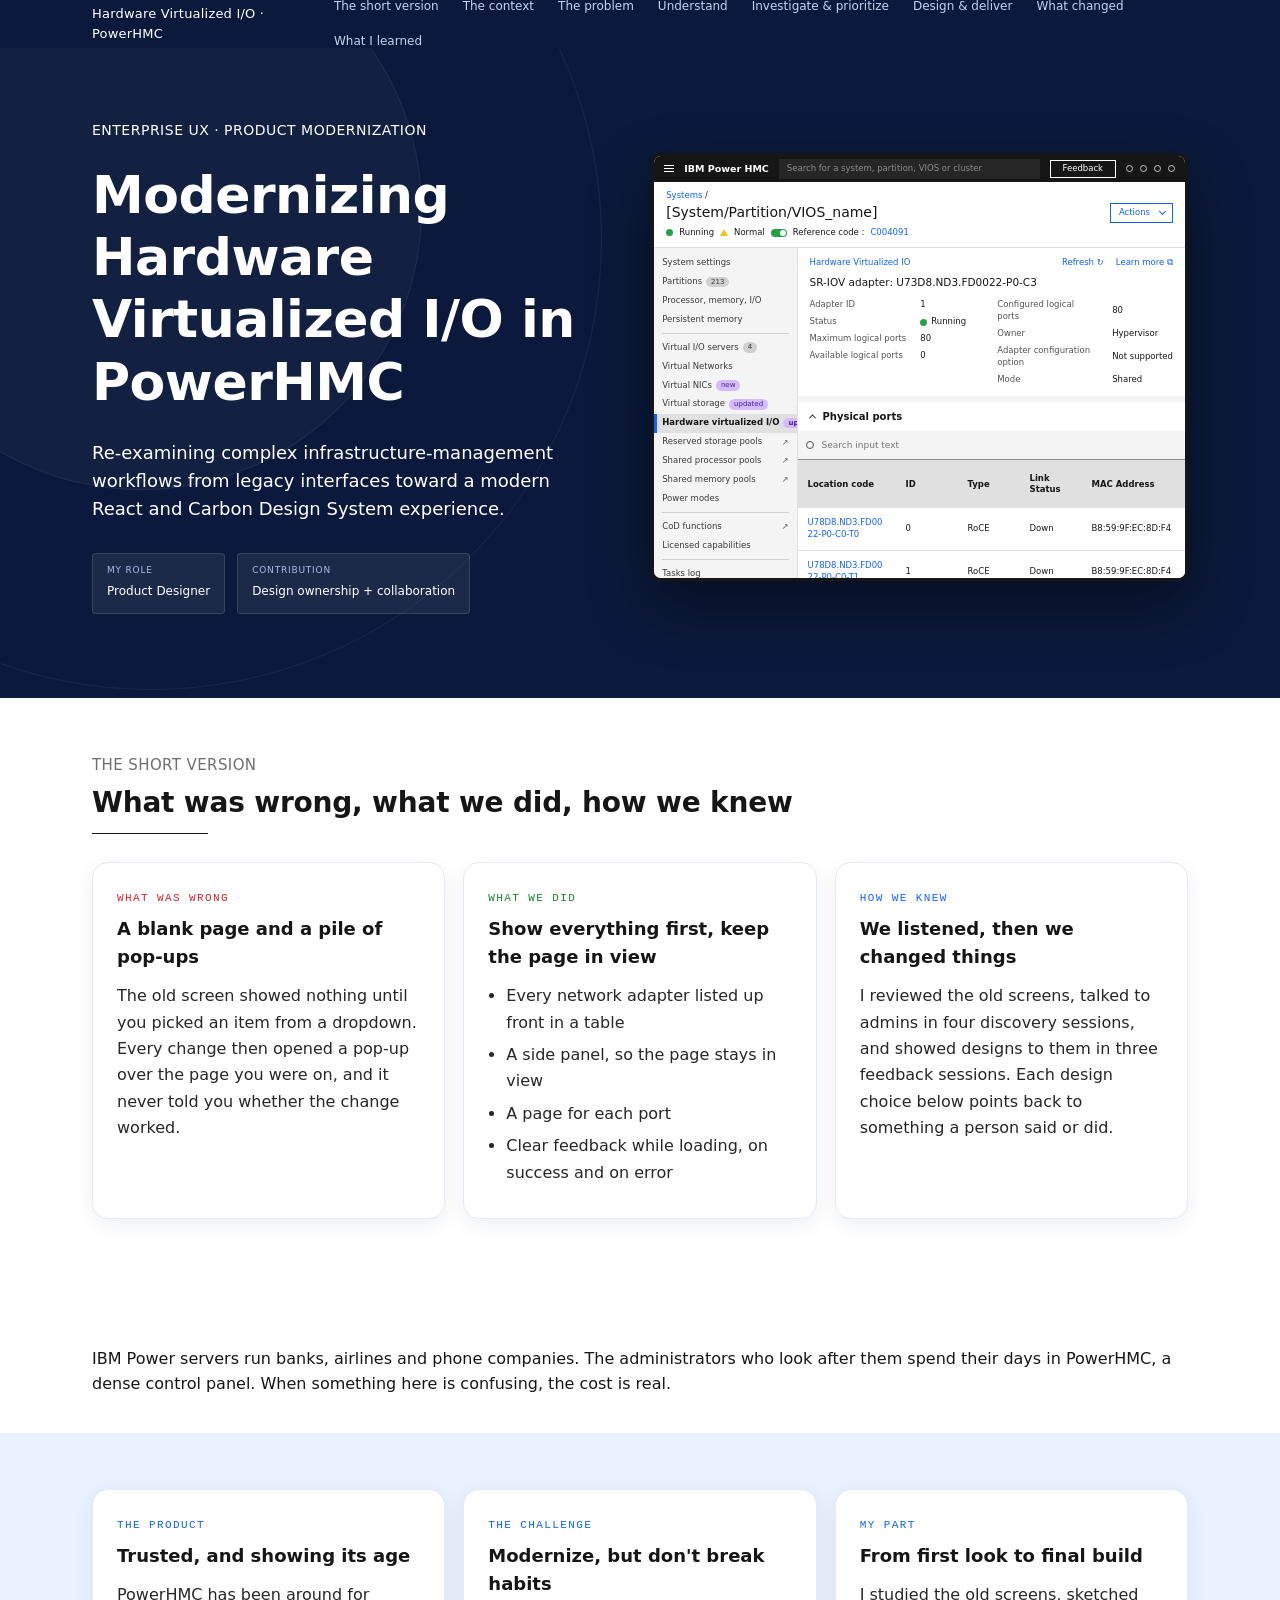
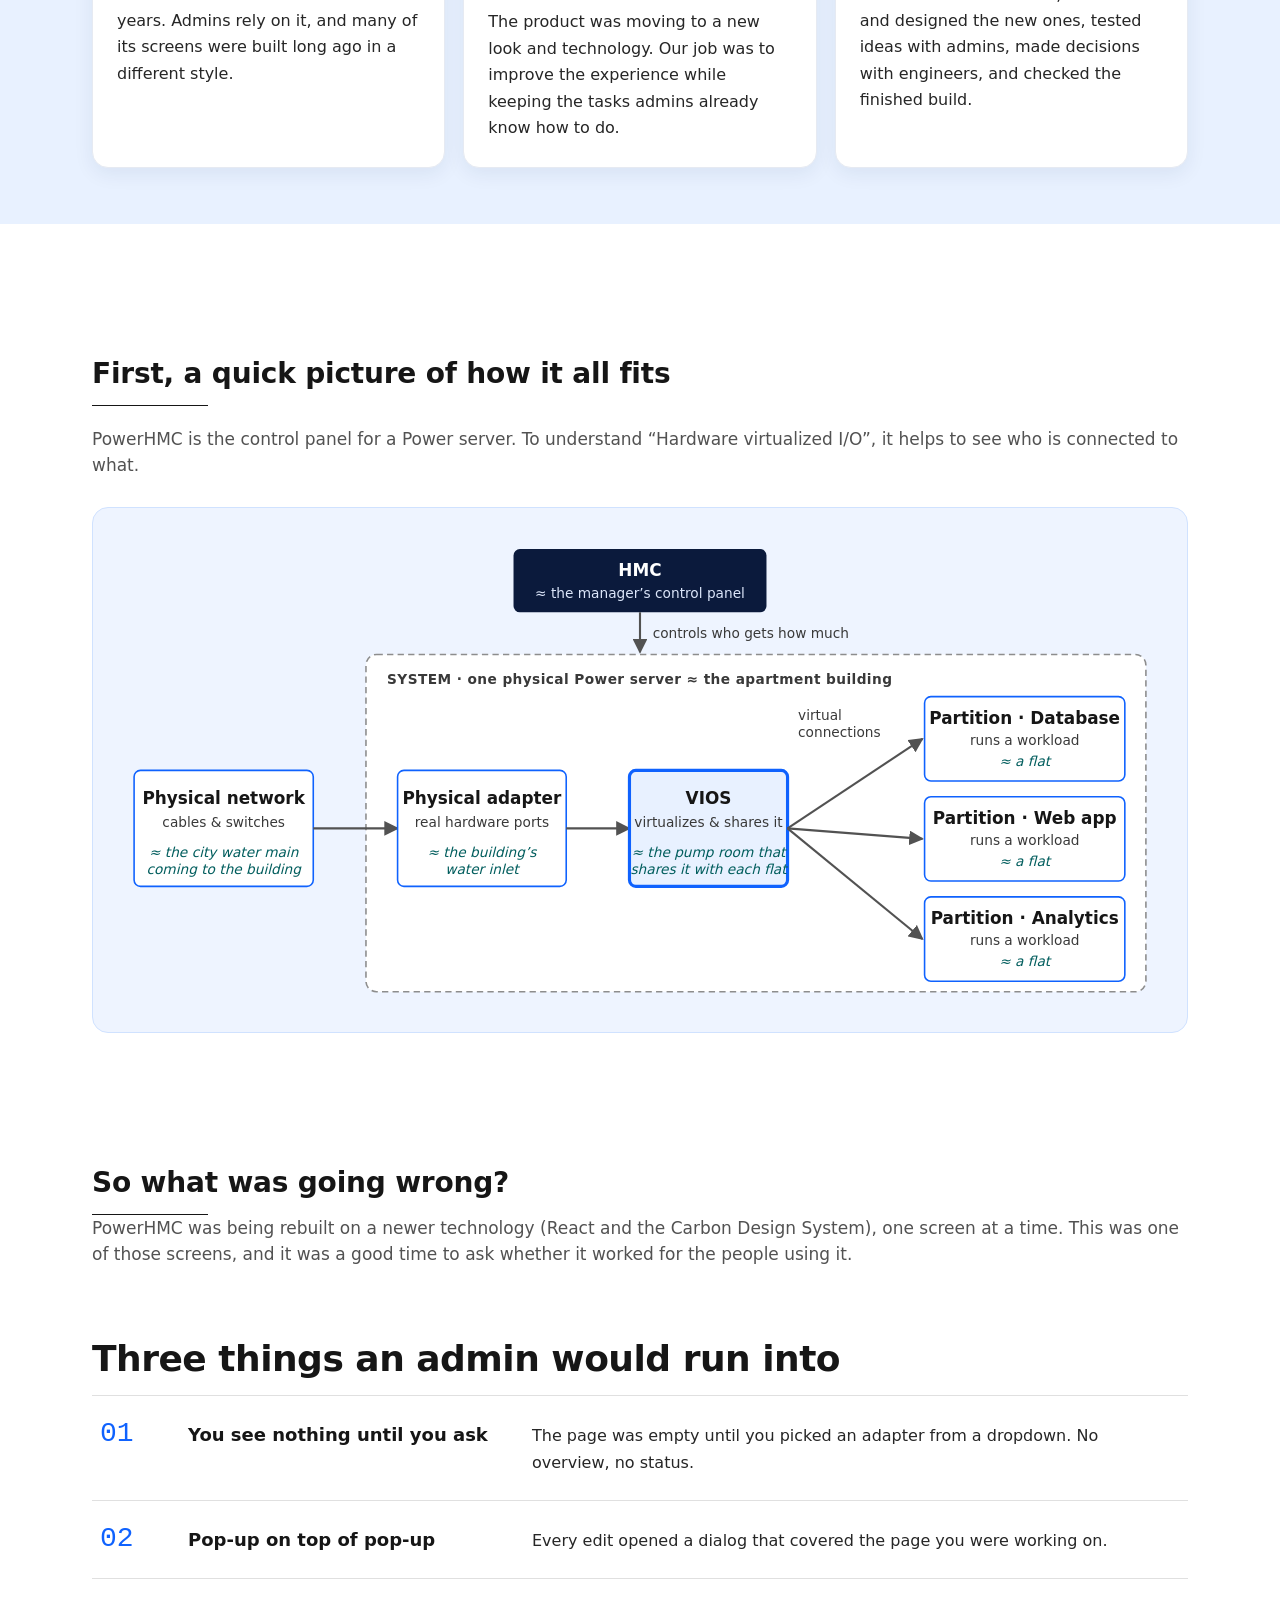
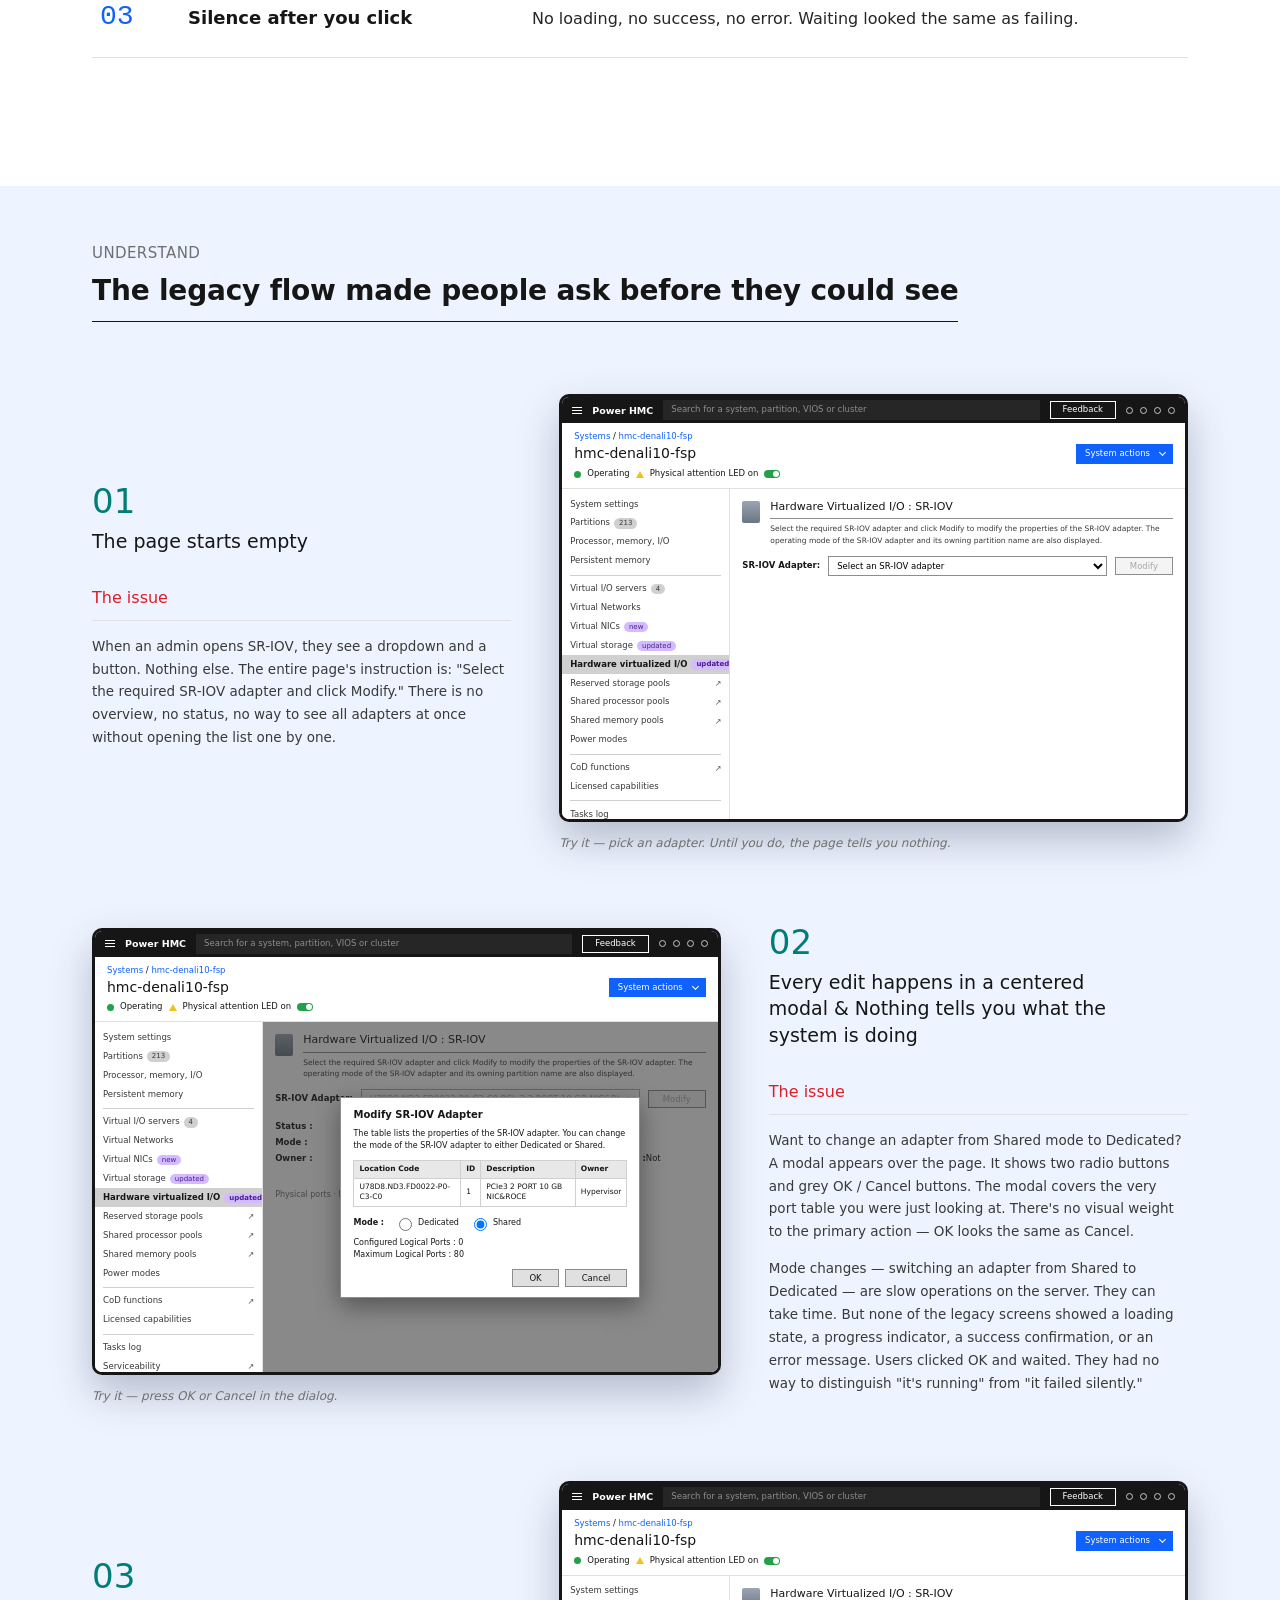
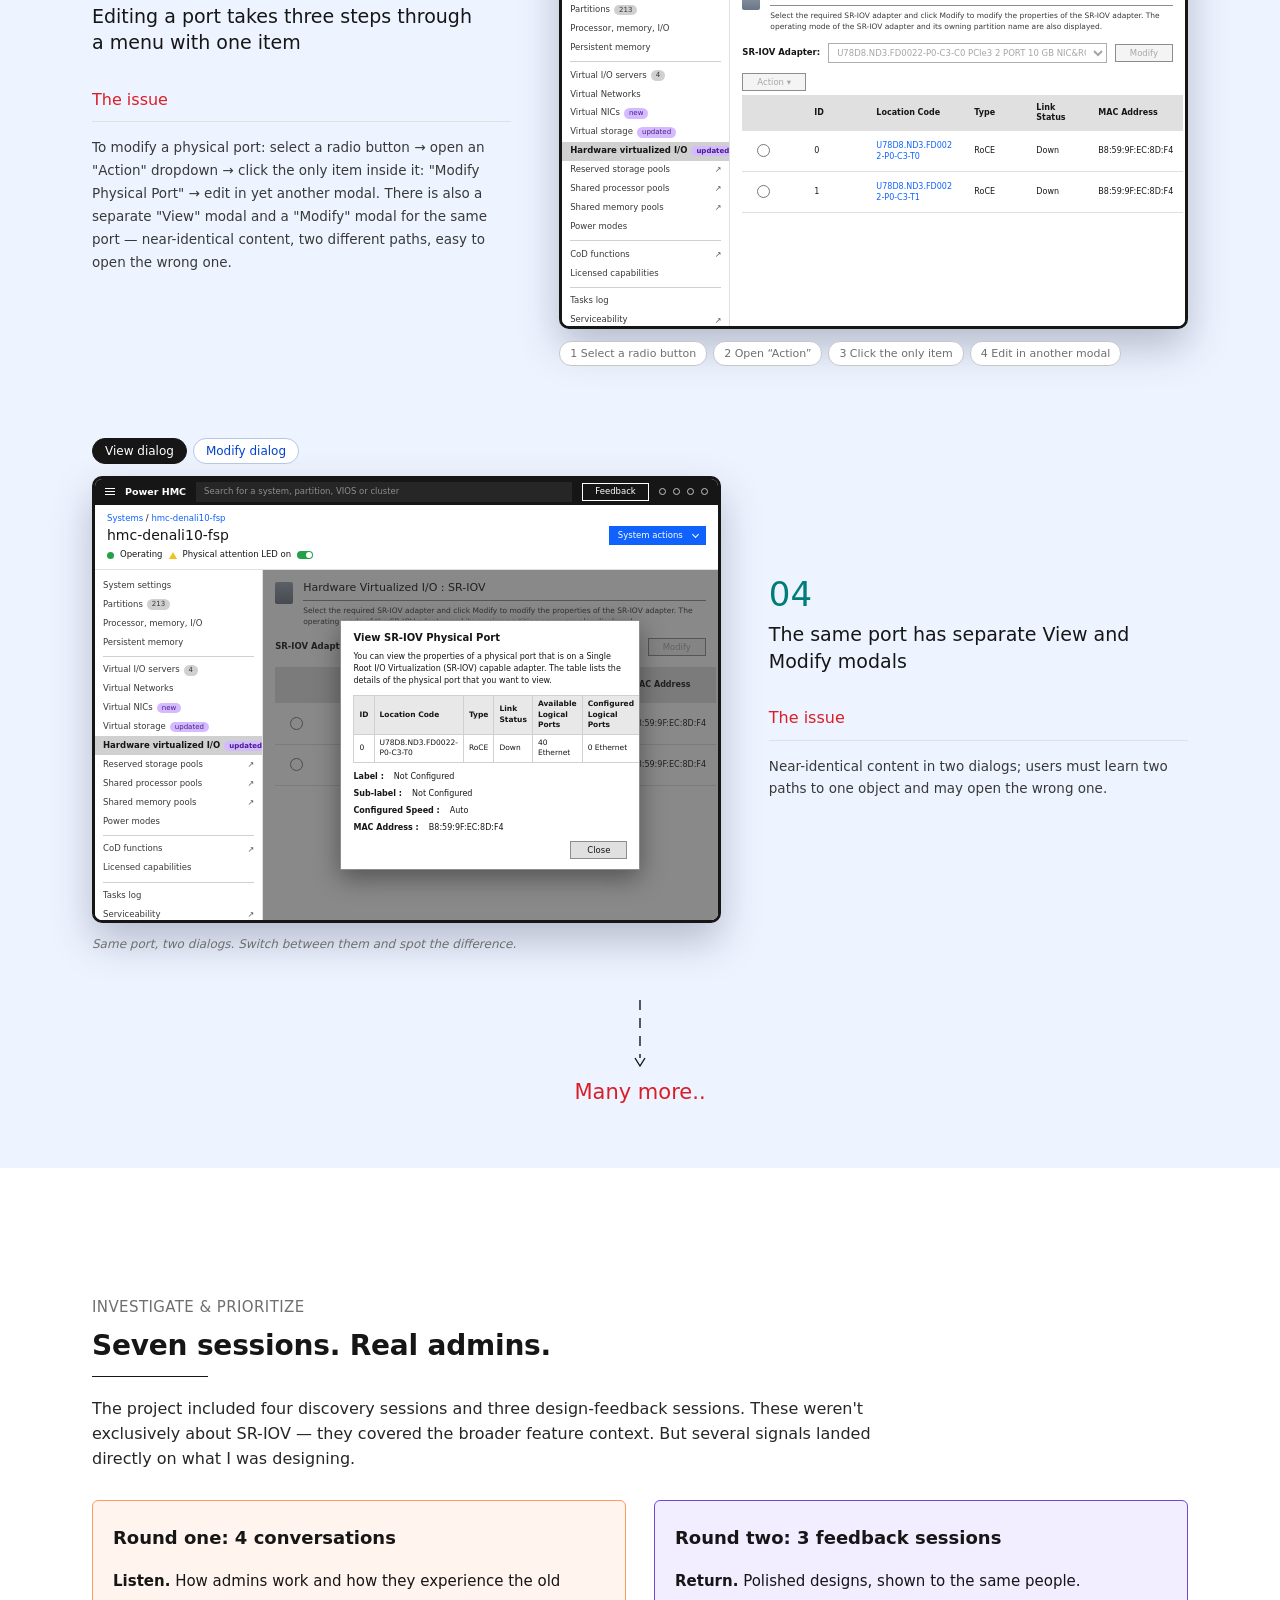
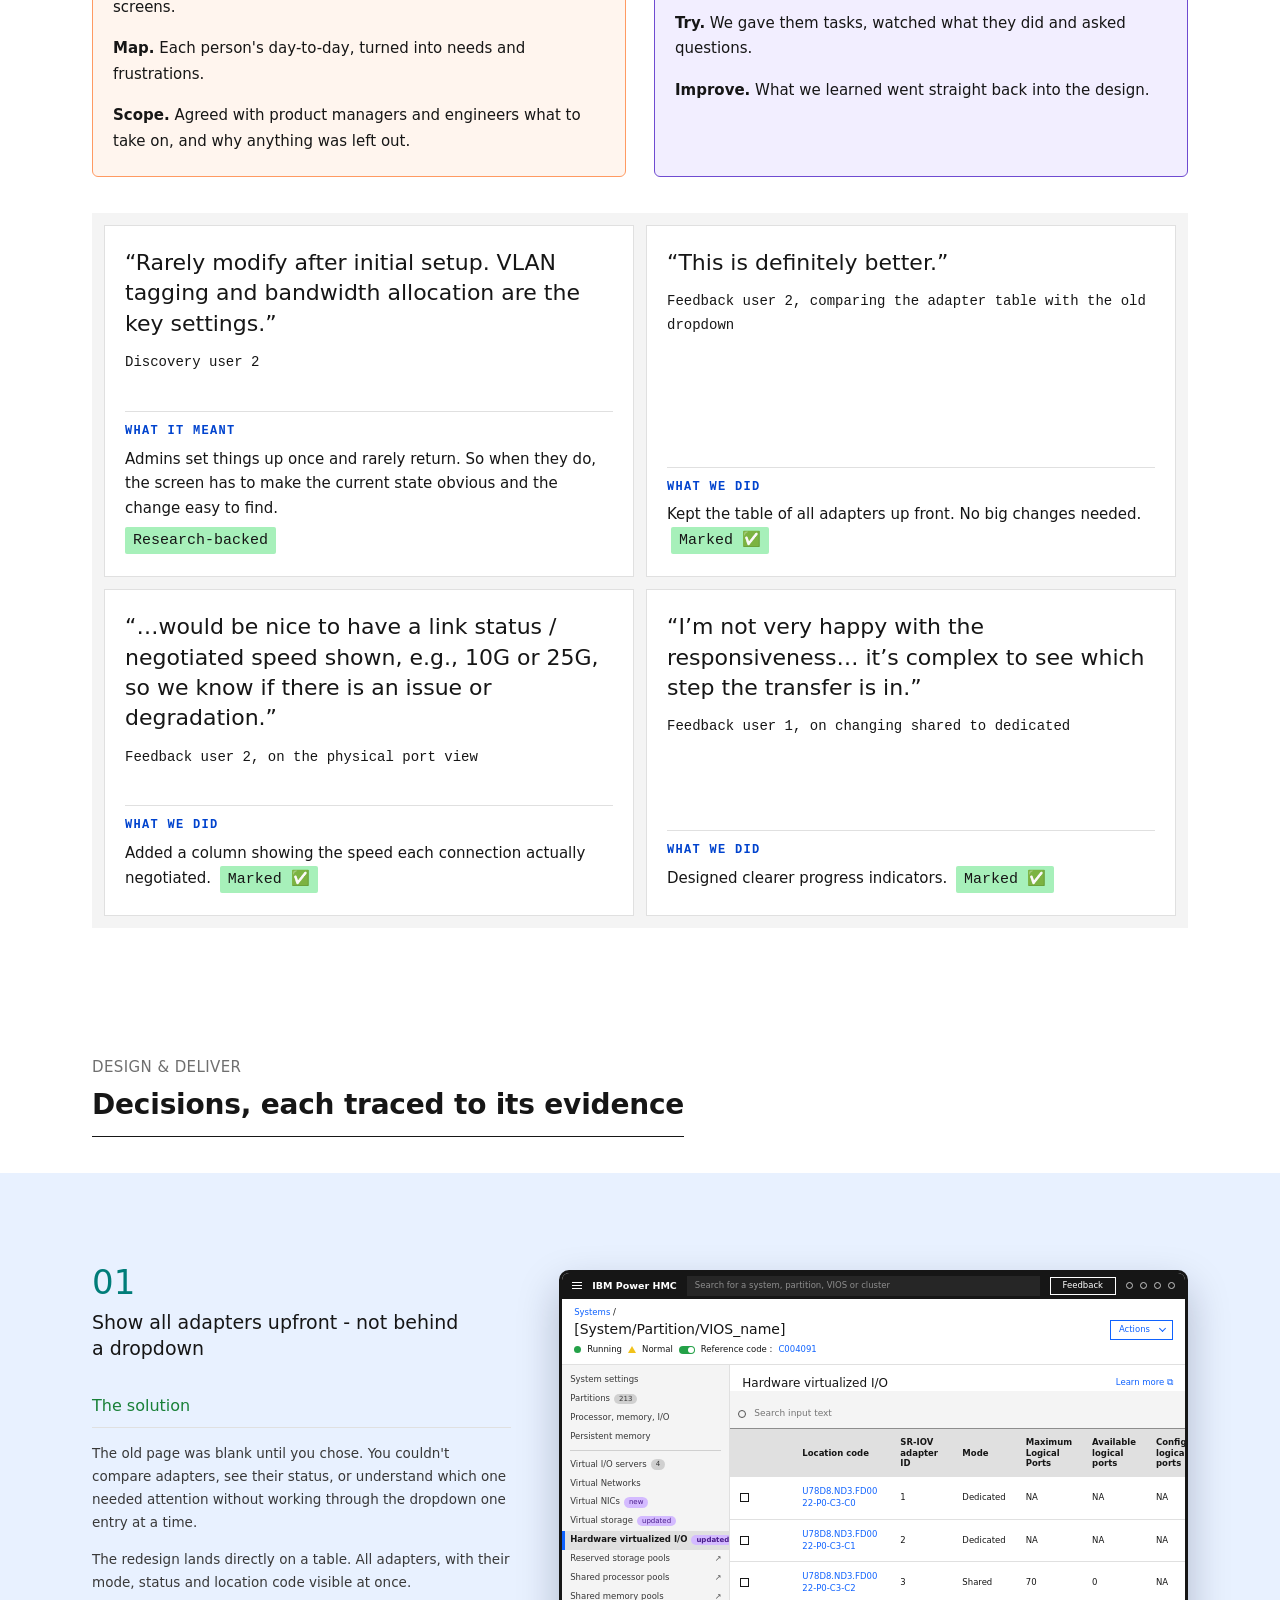
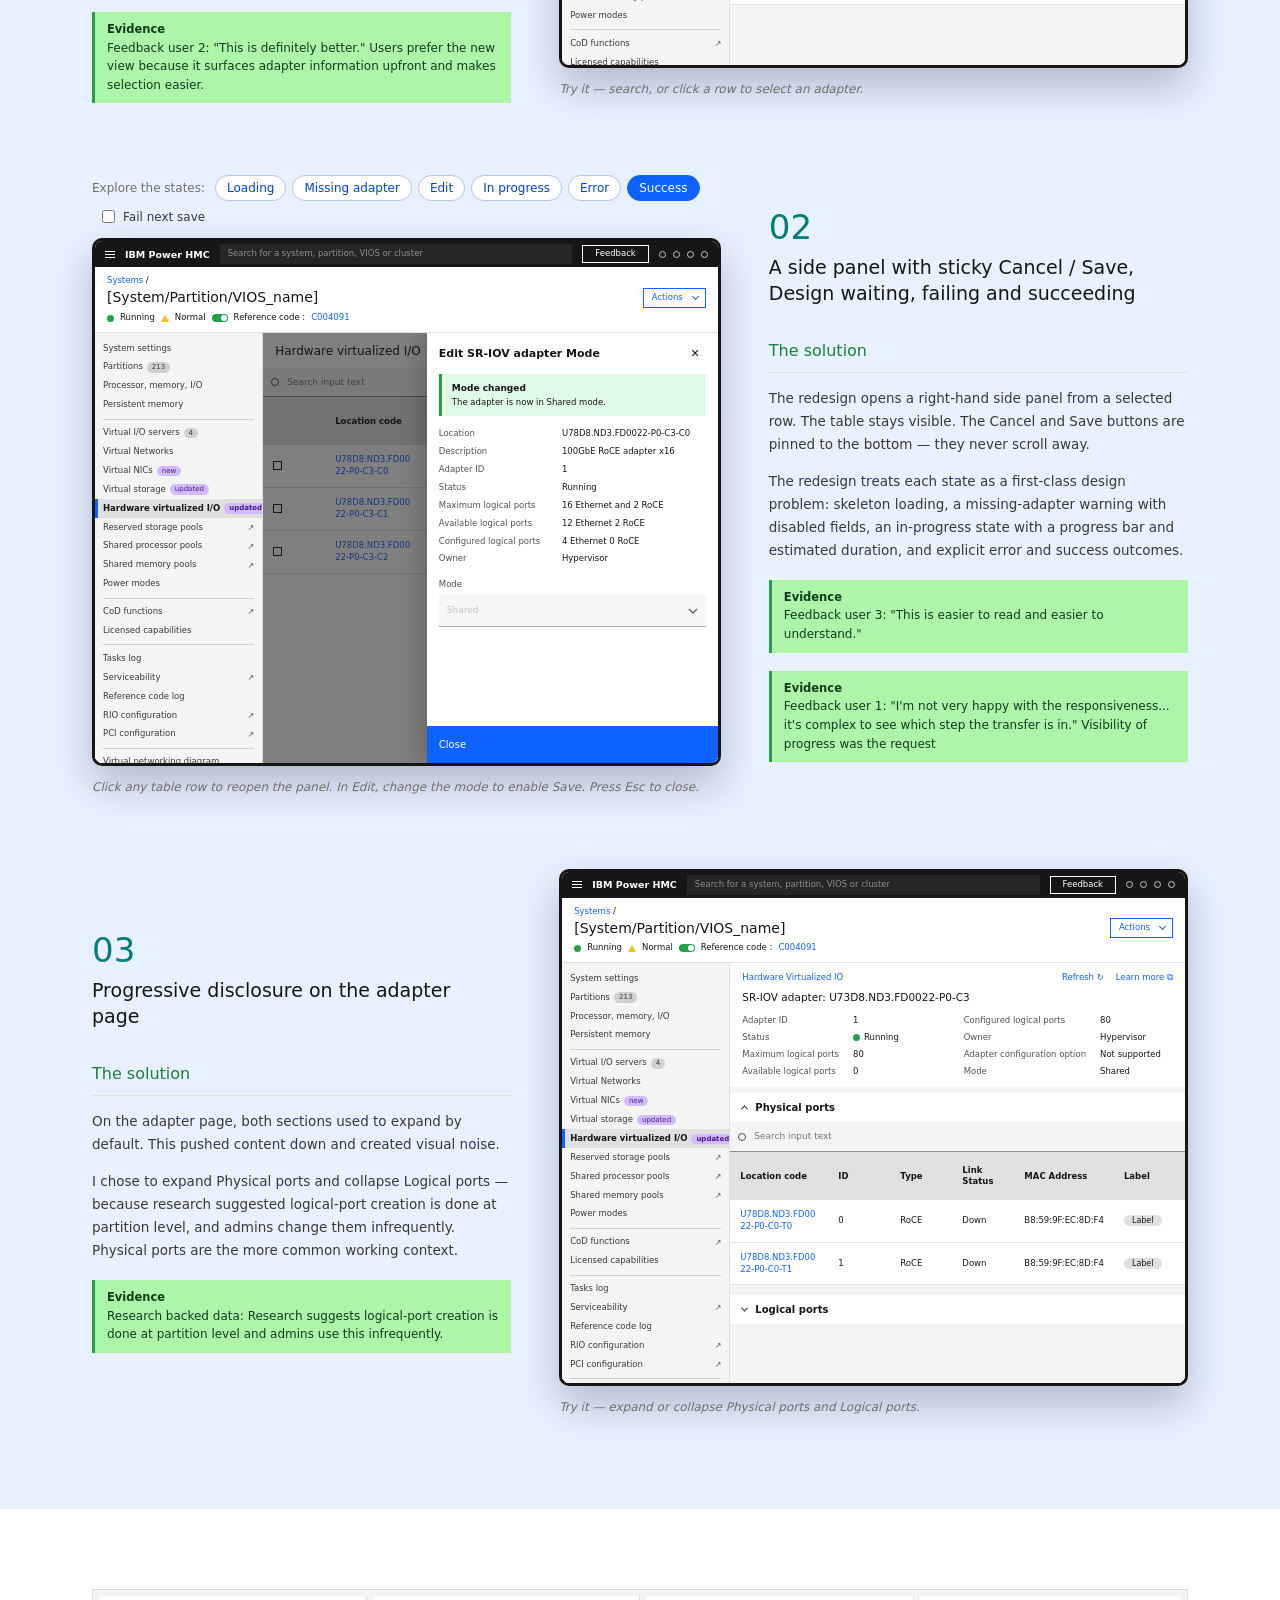
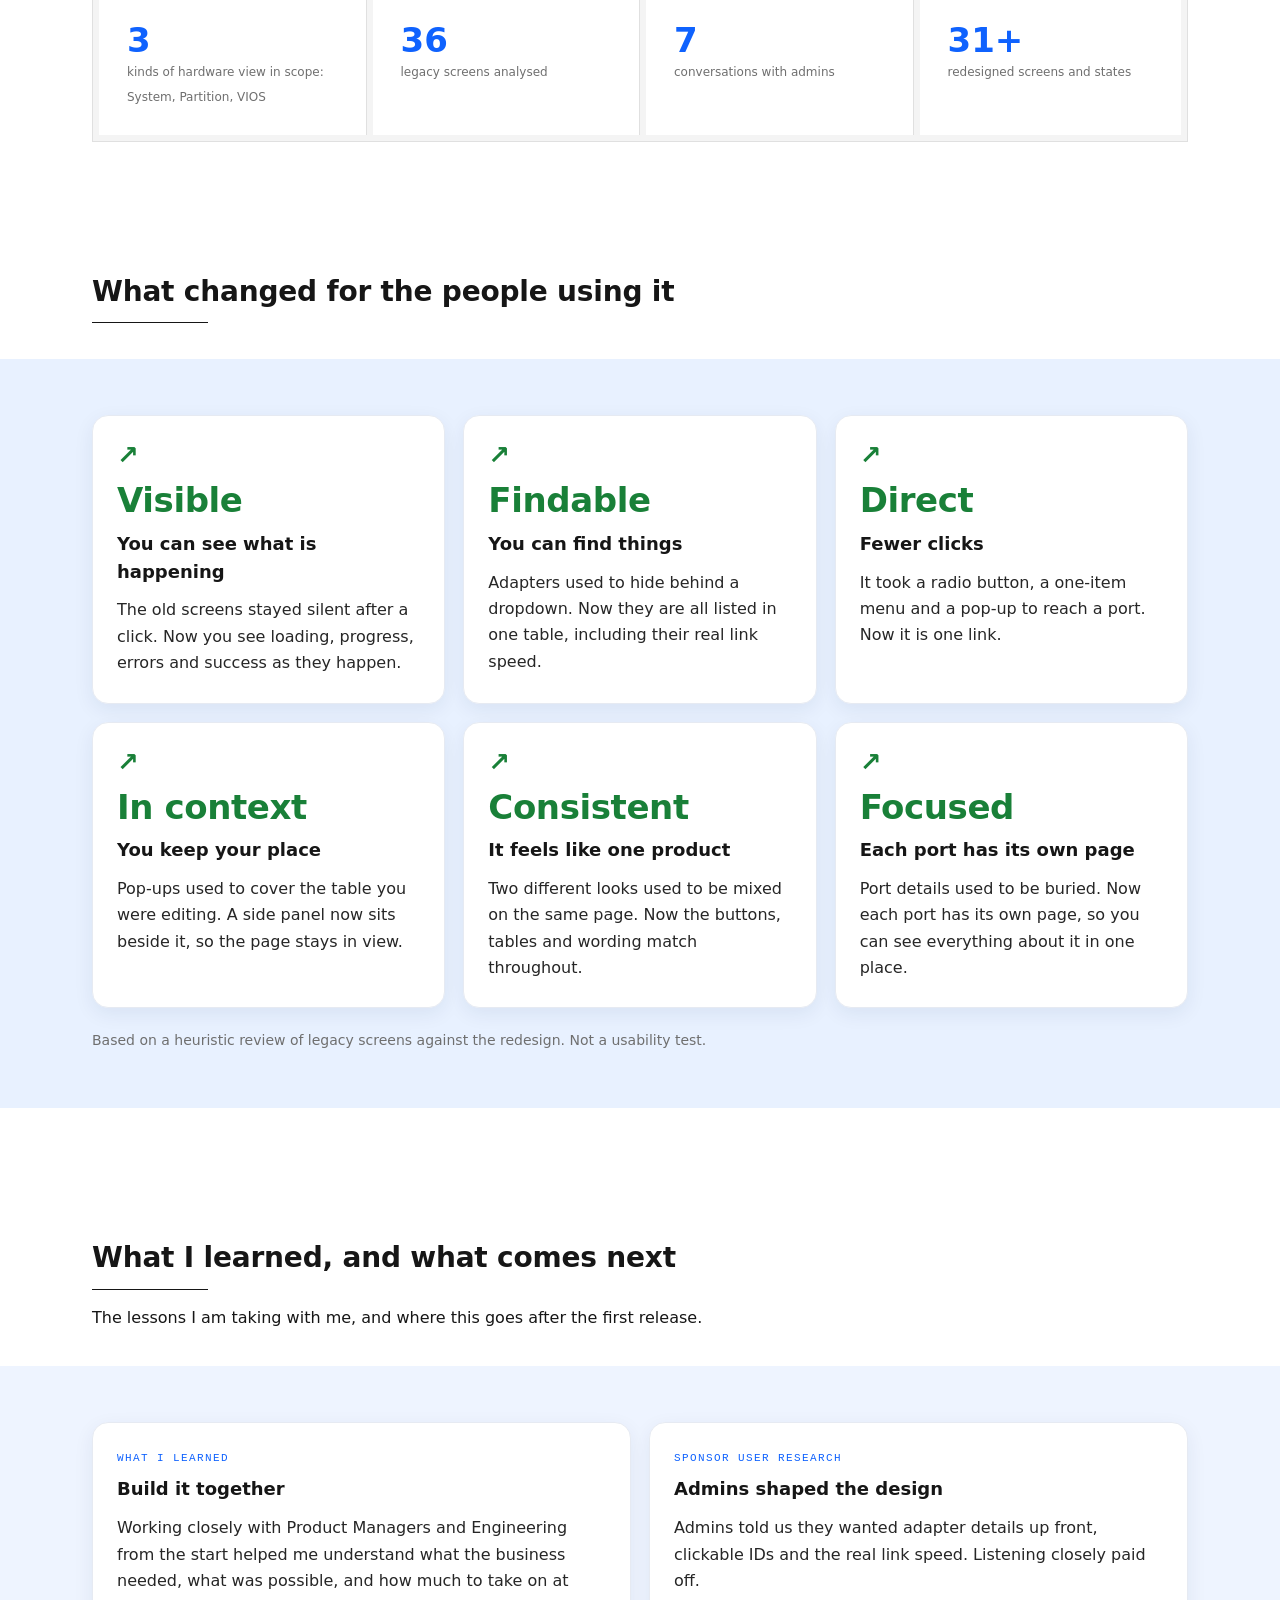
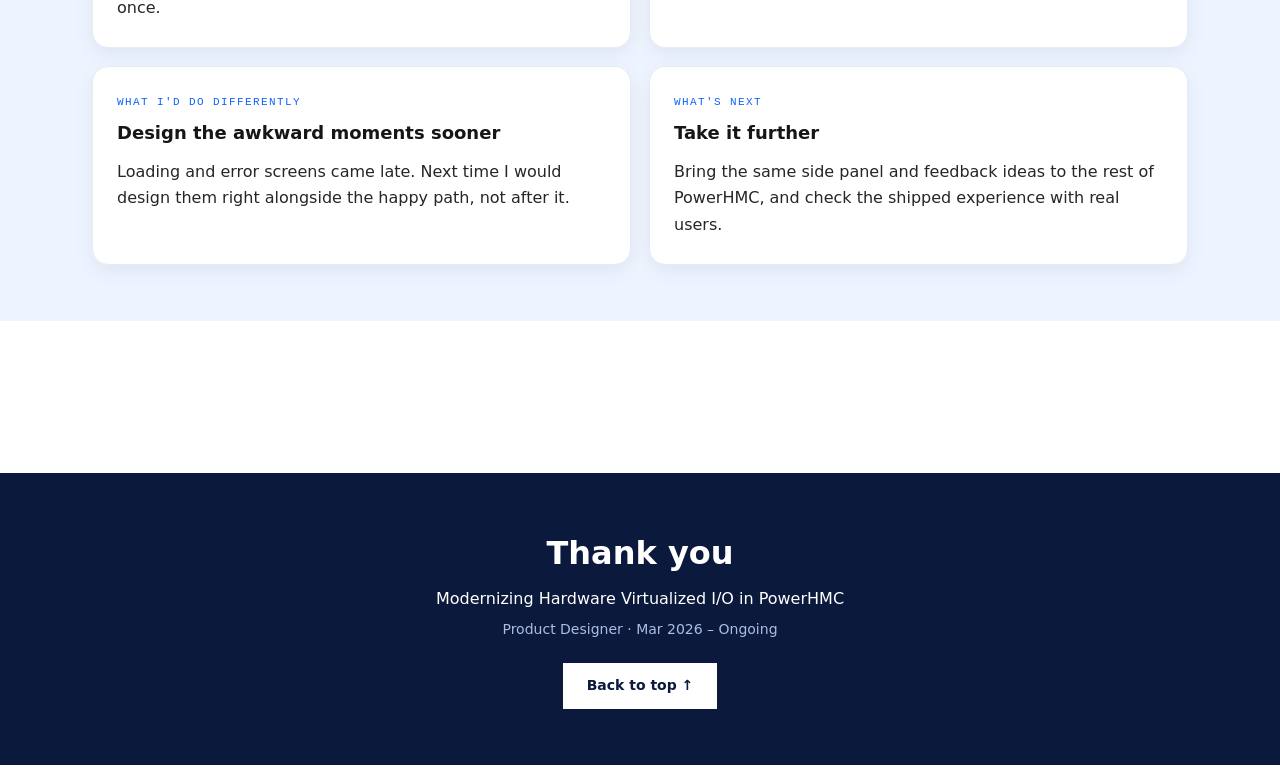
==== hardware/Hardware2026.html @ 12d0ec09 "New hardware added" ====
<!DOCTYPE html>
<!-- saved from url=(0081)file:///Users/avinashsbhadrakali/Documents/GitHub/Portfolio%20Hardware/index.html -->
<html lang="en" class="js"><head><meta http-equiv="Content-Type" content="text/html; charset=UTF-8">

<meta name="viewport" content="width=device-width, initial-scale=1">
<title>Modernizing Hardware Virtualized I/O in PowerHMC</title>
<meta name="description" content="Enterprise UX case study: re-examining SR-IOV workflows in IBM PowerHMC as it moves to a React and Carbon Design System experience.">
<script>document.documentElement.classList.add('js');</script>
<link rel="preconnect" href="https://fonts.googleapis.com/">
<link rel="preconnect" href="https://fonts.gstatic.com/" crossorigin="">
<link href="./Modernizing Hardware Virtualized I_O in PowerHMC_files/css2" rel="stylesheet">
<style>
:root{
  --navy:#0b1a3c; --navy2:#13264f; --blue:#0f62fe; --band:#e8f1ff; --band2:#eef4ff;
  --teal:#007d79; --red:#da1e28; --green:#198038; --evid:#adf5a8;
  --ink:#161616; --mute:#6f6f6f; --line:#e0e0e0; --g1:#f4f4f4; --g2:#e8e8e8;
  --sec-gap:128px;
  --sans:'IBM Plex Sans',-apple-system,'Segoe UI',system-ui,sans-serif;
  --mono:'IBM Plex Mono',ui-monospace,Menlo,monospace;
}
*{box-sizing:border-box}
html{scroll-behavior:smooth}
body{margin:0;font-family:var(--sans);color:var(--ink);background:#fff;line-height:1.55;-webkit-font-smoothing:antialiased}
a{color:inherit}
button{font-family:inherit;cursor:pointer}
:focus-visible{outline:2px solid var(--blue);outline-offset:2px}
section[id]{scroll-margin-top:56px}
.wrap{max-width:1160px;margin:0 auto;padding:0 32px}

/* ---------- top nav ---------- */
.topnav{position:sticky;top:0;z-index:50;background:var(--navy);color:#fff;height:48px;display:flex;align-items:center}
.topnav .wrap{display:flex;align-items:center;justify-content:space-between;width:100%}
.topnav b{font-weight:500;font-size:13px;letter-spacing:.2px}
.topnav nav{display:flex;gap:4px;flex-wrap:wrap}
.topnav nav a{font-size:12px;text-decoration:none;padding:6px 10px;border-radius:4px;color:#c6d4f0;transition:.15s}
.topnav nav a:hover{background:rgba(255,255,255,.1);color:#fff}
.topnav nav a.on{background:rgba(255,255,255,.16);color:#fff}
.progress{position:absolute;left:0;bottom:0;height:3px;width:0;background:var(--blue)}

/* ---------- hero ---------- */
.hero{background:var(--navy);color:#fff;position:relative;overflow:hidden;padding:72px 0 84px}
.hero::before,.hero::after{content:"";position:absolute;border-radius:50%;border:1px solid rgba(255,255,255,.06);pointer-events:none}
.hero::before{width:560px;height:560px;left:-140px;top:-120px;background:rgba(255,255,255,.03)}
.hero::after{width:900px;height:900px;left:-300px;top:-260px}
.hero .wrap{display:grid;grid-template-columns:1fr 1.05fr;gap:48px;align-items:center;position:relative;z-index:1}
.eyebrow{font-size:14px;letter-spacing:.5px;text-transform:uppercase;font-weight:400;margin:0 0 22px}
.hero h1{font-size:clamp(34px,4.2vw,52px);line-height:1.2;font-weight:600;margin:0 0 26px;letter-spacing:-.5px}
.hero p.lead{font-size:18px;line-height:1.55;font-weight:400;color:#fff;margin:0 0 30px;max-width:520px}
.chips{display:flex;gap:12px;flex-wrap:wrap}
.chip{background:rgba(255,255,255,.07);border:1px solid rgba(255,255,255,.12);border-radius:4px;padding:10px 14px;transition:.2s}
.chip:hover{background:rgba(255,255,255,.12);transform:translateY(-2px)}
.chip small{display:block;font-size:9px;letter-spacing:.8px;text-transform:uppercase;color:#a9bde6}
.chip span{font-size:12px;font-weight:500}

/* ---------- generic section heads ---------- */
.sec{padding:84px 0 0}
.kicker{font-size:15px;letter-spacing:.4px;text-transform:uppercase;color:var(--mute);margin:0 0 4px;font-weight:400}
.h2{display:inline-block;font-size:28px;font-weight:600;margin:0;padding-bottom:10px;position:relative;letter-spacing:-.2px}
.h2::after{content:"";position:absolute;left:0;bottom:0;width:100%;max-width:116px;height:1px;background:var(--ink)}
.h2.wide::after{max-width:100%}
.intro-title{font-size:22px;font-weight:400;margin:0 0 20px}
.intro-title b{font-weight:600}
.band{background:var(--band);margin-top:36px;padding:56px 0}
.band.light{background:var(--band2)}

/* ---------- cards ---------- */
.cards3{display:grid;grid-template-columns:repeat(3,1fr);gap:18px}
.cards3.two{grid-template-columns:repeat(2,1fr)}
.card{background:#fff;border:1px solid #e6eaf2;border-radius:16px;padding:26px 24px;box-shadow:0 6px 20px rgba(20,40,90,.07);transition:transform .2s,box-shadow .2s}
.card:hover{transform:translateY(-4px);box-shadow:0 12px 28px rgba(20,40,90,.12)}
.card .lab{font-family:var(--mono);font-size:11px;letter-spacing:1.4px;text-transform:uppercase;color:var(--blue);font-weight:500;margin:0 0 8px}
.card h3{font-size:18px;font-weight:600;margin:0 0 12px}
.card p{margin:0;font-size:16px;font-weight:400;color:#262626;line-height:1.65}
.impact .arr{display:block;color:var(--green);font-size:26px;font-weight:700;line-height:1;margin:0 0 14px}
.impact .card .big{font-size:34px;font-weight:700;color:var(--green);line-height:1.1;margin:0 0 10px;letter-spacing:-.4px}
.impact .fn{margin:22px 0 0;font-size:14px;color:var(--mute)}
.summary .card .lab{color:var(--blue)}
.summary .card.sol .lab{color:var(--green)}
.summary .card.prob .lab{color:var(--red)}
.summary .card ul{margin:0;padding-left:18px;font-size:16px;line-height:1.65;color:#262626}
.summary .card li{margin:0 0 6px}
.summary .fn{margin:22px 0 0;font-size:14px;color:var(--mute)}

.problem h3{font-size:clamp(26px,3.2vw,36px);font-weight:600;margin:48px 0 8px;letter-spacing:-.5px}
.problem .sub{font-size:17px;font-weight:400;color:#525252;max-width:none;margin:0 0 28px}
.problem .card h3{font-size:18px;margin:0 0 12px;letter-spacing:0}
.problem .cards3 + .sub{margin-top:36px}
.problem .sub + h3{margin-top:64px}
.pcards{counter-reset:pc;max-width:none;border-bottom:1px solid var(--line)}
.pcard{counter-increment:pc;display:grid;grid-template-columns:64px 320px minmax(0,1fr);gap:0 24px;align-items:baseline;padding:24px 8px;border-top:1px solid var(--line);transition:background .2s}
.pcard:hover{background:var(--g1)}
.pcard::before{content:"0" counter(pc);font-family:var(--mono);font-size:28px;font-weight:300;color:var(--blue);line-height:1}
.pcard b{display:block;font-size:18px;font-weight:600}
.pcard p{margin:0;font-size:16px;line-height:1.65;color:#262626}

/* ---------- item rows ---------- */
.item{display:grid;grid-template-columns:minmax(0,.9fr) minmax(0,1.35fr);gap:48px;align-items:center;padding:36px 0}
.item.flip{grid-template-columns:minmax(0,1.35fr) minmax(0,.9fr)}
.item.flip .copy{order:2}
.item.flip .vis{order:1}
.item.top{align-items:start}
.copy .n{font-size:34px;font-weight:300;color:var(--teal);line-height:1;margin-bottom:10px}
.copy h4{font-size:19px;font-weight:400;margin:0 0 30px;line-height:1.4;max-width:380px}
.copy .lbl{font-size:16px;font-weight:400;margin:0 0 14px;padding-bottom:8px;border-bottom:1px solid var(--line)}
.copy .lbl.issue{color:var(--red)}
.copy .lbl.sol{color:var(--green)}
.copy p{font-size:13.5px;color:#393939;margin:0 0 14px;line-height:1.7}
.ev{background:var(--evid);border-left:3px solid #24a148;padding:9px 12px;font-size:12px;line-height:1.55;margin-top:18px;color:#0e3d1c}
.ev b{display:block;font-size:11.5px}
.more{text-align:center;padding:10px 0 4px;color:var(--red)}
.more svg{display:block;margin:0 auto 6px}
.more b{font-size:21px;font-weight:500}

/* ---------- investigate ---------- */
.lede{font-size:16px;color:#262626;max-width:820px;margin:20px 0 28px}
.sessions{display:grid;grid-template-columns:1fr 1fr;gap:28px}
.sbox{border-radius:6px;padding:22px 20px;font-size:15px;line-height:1.7;border:1px solid}
.sbox h3{font-size:18px;font-weight:600;margin:0 0 16px}
.sbox p{margin:0 0 16px;font-weight:400;color:#161616}
.sbox p:last-child{margin:0}
.sbox.o{background:#fff5ee;border-color:#ff9a62}
.sbox.p{background:#f2eeff;border-color:#6f4bd1}
.quotes{background:#f4f4f4;padding:12px;margin-top:36px;display:grid;grid-template-columns:1fr 1fr;gap:12px}
.q{background:#fff;border:1px solid var(--line);padding:22px 20px;display:flex;flex-direction:column;transition:.2s}
.q:hover{box-shadow:0 8px 20px rgba(0,0,0,.1);transform:translateY(-3px)}
.q blockquote{margin:0 0 12px;font-size:22px;font-weight:400;line-height:1.38;color:#161616}
.q cite{font-family:var(--mono);font-style:normal;font-size:14px;color:#161616;margin-bottom:auto;padding-bottom:22px;line-height:1.7}
.q .wh{border-top:1px solid var(--line);padding-top:10px;margin-top:14px}
.q .wh small{display:block;font-family:var(--mono);font-size:12px;letter-spacing:1.3px;color:#0043ce;text-transform:uppercase;font-weight:600;margin-bottom:6px}
.q .wh span{font-size:15px;color:#161616}

/* ---------- primer / analogy ---------- */
.primer .sub{font-size:17px;color:#525252;max-width:none;margin:20px 0 28px}
.pr-fig{background:var(--band2);border:1px solid #d0e2ff;border-radius:16px;padding:20px;overflow-x:auto}
.pr-fig svg{display:block;width:100%;min-width:720px;height:auto;font-family:var(--sans)}
.pr-sys{fill:#fff;stroke:#8d8d8d;stroke-width:1.5;stroke-dasharray:6 4}
.pr-box{fill:#fff;stroke:#0f62fe;stroke-width:1.5}
.pr-vios{fill:#e8f1ff;stroke:#0f62fe;stroke-width:3}
.pr-hmc{fill:var(--navy)}
.pr-ln{stroke:#525252;stroke-width:2;fill:none}
.pr-t{font-size:16px;font-weight:600;fill:#161616}
.pr-s{font-size:13px;fill:#393939}
.pr-sl{font-size:13px;font-weight:600;letter-spacing:.4px;fill:#393939}
.pr-a{font-size:13px;font-style:italic;font-weight:500;fill:#005d5d}
.pr-t.pr-on-dark{fill:#fff}
.pr-s.pr-on-dark2{fill:#dce6fa}

.pr-sum{font-size:16px;line-height:1.65;color:#262626;max-width:860px;margin:24px 0 0}

.tagm{display:inline-block;font-family:var(--mono);font-size:12px;background:#a7f0ba;color:#0e3d1c;padding:2px 8px;margin-left:4px;border-radius:2px;white-space:nowrap}

/* ---------- stats ---------- */
.stats{display:grid;grid-template-columns:repeat(4,1fr);gap:0;border:1px solid var(--line);background:var(--g1);margin-top:80px}
.stat{padding:26px 28px;border-right:1px solid var(--line);background:#fff;margin:6px 0 6px 6px}
.stat:last-child{border-right:0;margin-right:6px}
.stat b{display:block;font-size:34px;font-weight:600;color:var(--blue);line-height:1.1}
.stat span{font-size:12px;color:var(--mute)}

footer.site{margin-top:var(--sec-gap);background:var(--navy);color:#a9bde6;padding:56px 0;font-size:13px}
footer.site .wrap{display:flex;flex-direction:column;align-items:center;text-align:center;gap:8px}
footer.site .ty{font-size:32px;font-weight:600;color:#fff;margin:0}
footer.site .ty-name{font-size:16px;color:#fff;margin:0}
footer.site .ty-date{font-size:14px;color:#a9bde6;margin:0 0 14px}
footer.site .ty-top{display:inline-block;background:#fff;color:var(--navy);font-size:14px;font-weight:600;padding:12px 24px;text-decoration:none}
footer.site .ty-top:hover{background:#dde7ff}

/* ---------- reveal ---------- */
.js .reveal{opacity:0;transform:translateY(18px);transition:opacity .6s ease,transform .6s ease}
.js .reveal.in{opacity:1;transform:none}
@media (prefers-reduced-motion:reduce){.js .reveal{opacity:1;transform:none;transition:none}html{scroll-behavior:auto}*{animation:none!important}}

/* ======================================================
   HMC mockup
   ====================================================== */
.vis{min-width:0}
.hmc{border:3px solid #161616;border-radius:10px;overflow:hidden;background:#fff;font-size:10.5px;color:#161616;box-shadow:0 18px 40px rgba(10,20,50,.25);line-height:1.4}
.hero .hmc{box-shadow:0 24px 60px rgba(0,0,0,.45)}
.hmc-top{background:#161616;color:#fff;display:flex;align-items:center;gap:10px;padding:0 10px;height:26px}
.hmc-top b{font-size:9.5px;font-weight:600;white-space:nowrap}
.burger{width:10px;height:7px;border-top:1.5px solid #fff;border-bottom:1.5px solid #fff;position:relative;flex:none}
.burger::after{content:"";position:absolute;left:0;right:0;top:2px;border-top:1.5px solid #fff}
.srch{flex:1;background:#262626;color:#8d8d8d;font-size:8.5px;padding:4px 8px;white-space:nowrap;overflow:hidden;text-overflow:ellipsis;min-width:0}
.fbk{border:1px solid #fff;font-size:8.5px;padding:2px 12px;white-space:nowrap}
.dots{display:flex;gap:7px}
.dots i{width:7px;height:7px;border:1.5px solid #c6c6c6;border-radius:50%}
.hmc-head{padding:8px 12px 8px;border-bottom:1px solid var(--line);background:#fff}
.hmc-head .bc{font-size:8.5px;color:var(--blue)}
.hmc-head .bc span{color:#161616}
.hmc-head .ttl{display:flex;justify-content:space-between;align-items:center;margin:1px 0 4px}
.hmc-head h4{font-size:14px;font-weight:400;margin:0}
.act{border:1px solid var(--blue);color:var(--blue);font-size:8.5px;padding:3px 22px 3px 8px;position:relative;white-space:nowrap}
.act::after{content:"";position:absolute;right:7px;top:5px;width:4px;height:4px;border-right:1.2px solid var(--blue);border-bottom:1.2px solid var(--blue);transform:rotate(45deg)}
.legacy .act{background:var(--blue);color:#fff}
.legacy .act::after{border-color:#fff}
.st{font-size:8.5px;display:flex;align-items:center;gap:6px;flex-wrap:wrap}
.st a{color:var(--blue)}
.dot{width:7px;height:7px;border-radius:50%;display:inline-block}
.dot.g{background:#24a148}
.tri{width:0;height:0;border-left:4px solid transparent;border-right:4px solid transparent;border-bottom:7px solid #f1c21b;display:inline-block}
.tg{width:16px;height:8px;background:#24a148;border-radius:8px;position:relative;display:inline-block}
.tg::after{content:"";position:absolute;right:1px;top:1px;width:6px;height:6px;background:#fff;border-radius:50%}
.hmc-body{display:flex;height:var(--h,380px)}
.hmc-side{width:27%;min-width:112px;max-width:170px;background:#f4f4f4;border-right:1px solid var(--line);overflow:auto;padding:6px 0;flex:none}
.hmc-side ul{list-style:none;margin:0;padding:0}
.hmc-side li{display:flex;align-items:center;gap:4px;padding:3.5px 8px;font-size:8.5px;color:#393939;white-space:nowrap}
.hmc-side li.sep{border-top:1px solid #d0d0d0;margin:4px 8px;padding:0}
.hmc-side li.act-i{background:#e0e0e0;font-weight:600;border-left:3px solid var(--blue);padding-left:5px;color:#161616}
.hmc-side .ext{margin-left:auto;font-size:8px;color:#525252}
.tagx{font-size:7px;border-radius:8px;padding:0 5px;line-height:1.5;white-space:nowrap}
.tagx.n{background:#d0d0d0}
.tagx.new{background:#d4bbff;color:#491d8b}
.tagx.upd{background:#d4bbff;color:#491d8b}
.hmc-main{flex:1;min-width:0;overflow:auto;background:#f4f4f4;padding:0}
.hmc-main.flush{position:relative;overflow:hidden;background:#fff}

.cardtop{background:#fff;padding:9px 12px 0}
.cardtop .r{display:flex;justify-content:space-between;font-size:8.5px;color:var(--blue)}
.cardtop .r span a{margin-left:12px}
.cardtop h5{font-size:10.5px;font-weight:400;margin:6px 0 10px}
.kv{display:grid;grid-template-columns:1fr 1fr;gap:0 12px;padding:0 0 10px;font-size:8.5px}
.kv dl{margin:0;display:grid;grid-template-columns:auto auto;gap:5px 14px;justify-content:start;align-content:start}
.kv dt{color:#525252}
.kv dd{margin:0;display:flex;align-items:center;gap:4px}
.acc{background:#fff;margin-top:6px}
.acc-h{width:100%;display:flex;align-items:center;gap:8px;border:0;background:#fff;padding:9px 12px;font-size:10px;font-weight:600;text-align:left;color:#161616}
.acc-h:hover{background:#f0f0f0}
.chev{width:5px;height:5px;border-right:1.5px solid #161616;border-bottom:1.5px solid #161616;transform:rotate(45deg) translate(-1px,-1px);transition:.2s;flex:none}
.acc.open .chev{transform:rotate(-135deg) translate(-1px,-1px)}
.acc-b{display:none}
.acc.open .acc-b{display:block;animation:fadeIn .25s}
@keyframes fadeIn{from{opacity:0;transform:translateY(-4px)}to{opacity:1;transform:none}}
.acc-in{padding:0 0 4px;background:#f4f4f4}
.sb{display:flex;align-items:center;gap:6px;background:#f4f4f4;border-bottom:1px solid #8d8d8d;margin:0;padding:0 8px}
.sb input{flex:1;border:0;background:transparent;font:inherit;font-size:9px;padding:8px 2px;min-width:0;color:#161616}
.sb input:focus{outline:2px solid var(--blue);outline-offset:-2px}
.sb::before{content:"";width:6px;height:6px;border:1.3px solid #525252;border-radius:50%;flex:none}
.tw{overflow-x:auto;background:#fff}
.t{width:100%;border-collapse:collapse;font-size:8.5px;white-space:nowrap}
.t th{background:#e0e0e0;text-align:left;padding:8px 10px;font-weight:600;line-height:1.25;white-space:normal;min-width:62px}
.t td{padding:9px 10px;border-bottom:1px solid #e0e0e0;vertical-align:middle}
.t td a{color:var(--blue);display:inline-block;word-break:break-all;min-width:78px;white-space:normal}
.t tbody tr:hover td{background:#f4f4f4}
.t tr.selected td{background:#d0e2ff}
.t.sel tbody tr{cursor:pointer}
.pill{background:#e0e0e0;border-radius:8px;padding:1px 8px;font-size:8px}
.cb{display:inline-block;width:9px;height:9px;border:1.2px solid #161616;position:relative;vertical-align:middle}
tr.selected .cb{background:#161616}
tr.selected .cb::after{content:"";position:absolute;left:2.5px;top:0;width:2.5px;height:5.5px;border-right:1.3px solid #fff;border-bottom:1.3px solid #fff;transform:rotate(40deg)}
.lp{padding:10px 12px 0;background:#fff}
.lp .r{display:flex;justify-content:space-between;align-items:center;margin-bottom:8px}
.lp h5{font-size:12px;font-weight:400;margin:0}
.lp .r a{font-size:8.5px;color:var(--blue)}
.selbar{display:flex;align-items:center;justify-content:space-between;background:var(--blue);color:#fff;padding:6px 12px;font-size:9px}
.selbar[hidden]{display:none}
.selbar button{background:#fff;color:var(--blue);border:0;font-size:9px;font-weight:500;padding:4px 10px}
.nores td{text-align:center;color:#6f6f6f;padding:16px}

/* ---- side panel ---- */
.pm-wrap{position:relative;height:100%}
.pm-page{height:100%;overflow:auto}
.pm-scrim{position:absolute;inset:0;background:rgba(22,22,22,.55);opacity:0;pointer-events:none;transition:opacity .25s}
.pm-wrap.open .pm-scrim{opacity:1;pointer-events:auto}
.pm-panel{position:absolute;top:0;right:0;bottom:0;width:min(330px,64%);background:#fff;transform:translateX(102%);transition:transform .3s cubic-bezier(.2,0,.38,.9);display:flex;flex-direction:column;box-shadow:-6px 0 20px rgba(0,0,0,.2)}
.pm-wrap.open .pm-panel{transform:none}
.pm-panel header{display:flex;justify-content:space-between;align-items:center;padding:10px 12px 6px}
.pm-panel header h5{font-size:11px;font-weight:600;margin:0}
.pm-panel .x{border:0;background:none;font-size:11px;padding:4px 6px;color:#161616}
.pm-panel .x:hover{background:#e8e8e8}
.pm-body{flex:1;overflow:auto;padding:4px 12px 12px;font-size:8.5px}
.pm-f{display:grid;grid-template-columns:1fr 1.25fr;gap:6px 8px;margin:0 0 14px}
.pm-f dt{color:#525252}
.pm-f dd{margin:0;word-break:break-word}
.pm-f.dis dd{color:#a8a8a8}
.lbl2{display:block;color:#525252;margin-bottom:4px;font-size:8.5px}
.sel2{width:100%;appearance:none;-webkit-appearance:none;border:0;border-bottom:1px solid #8d8d8d;background:#f4f4f4 url("data:image/svg+xml,%3Csvg xmlns='http://www.w3.org/2000/svg' width='10' height='6'%3E%3Cpath d='M1 1l4 4 4-4' fill='none' stroke='%23161616' stroke-width='1.3'/%3E%3C/svg%3E") no-repeat right 8px center;font:inherit;font-size:9px;padding:9px 24px 9px 8px;color:#161616}
.sel2:disabled{color:#a8a8a8;background-color:#f4f4f4;cursor:not-allowed}
.prog{margin-top:14px}
.prog p{margin:0 0 6px;font-size:9px}
.bar{height:3px;background:#e0e0e0;overflow:hidden}
.bar span{display:block;height:100%;background:var(--blue);width:0;transition:width .12s linear}
.prog small{display:block;color:#6f6f6f;margin-top:5px;font-size:8px}
.note{display:flex;gap:8px;padding:8px 10px;margin-bottom:12px;border-left:3px solid;font-size:8.5px;line-height:1.5}
.note b{display:block;font-size:9px}
.note.warn{background:#fcf4d6;border-color:#f1c21b}
.note.err{background:#fff1f1;border-color:var(--red)}
.note.ok{background:#defbe6;border-color:#24a148}
.sk{height:8px;border-radius:2px;background:linear-gradient(90deg,#e8e8e8 25%,#f6f6f6 50%,#e8e8e8 75%);background-size:200% 100%;animation:shimmer 1.2s infinite}
@keyframes shimmer{to{background-position:-200% 0}}
.pm-panel footer{display:flex;flex:none}
.pm-panel footer button{flex:1;border:0;padding:13px 12px;font-size:10px;text-align:left;color:#fff}
.btn-s{background:#393939}.btn-s:hover{background:#4c4c4c}
.btn-p{background:var(--blue)}.btn-p:hover{background:#0050e6}
.pm-panel footer button:disabled{background:#c6c6c6;color:#8d8d8d;cursor:not-allowed}

.ctrls{display:flex;gap:6px;flex-wrap:wrap;align-items:center;margin-bottom:12px;font-size:12px}
.ctrls>span{color:var(--mute);margin-right:4px}
.ctrls button{border:1px solid #b6c6e6;background:#fff;color:#0043ce;font-size:12px;padding:5px 11px;border-radius:14px;transition:.15s}
.ctrls button:hover{background:#dbe8ff}
.ctrls button[aria-pressed="true"]{background:var(--blue);border-color:var(--blue);color:#fff}
.ctrls label{display:flex;align-items:center;gap:5px;margin-left:6px;color:#393939}
.hint{font-size:12px;color:var(--mute);margin:12px 0 0;font-style:italic}

.hint.note2{color:#161616;font-style:normal;background:#fff;border-left:3px solid var(--red);padding:8px 12px;display:none}
.hint.note2.show{display:block}
.hint.note2 button{margin-left:8px;border:1px solid var(--blue);background:#fff;color:var(--blue);padding:2px 10px;font-size:12px}

/* ---- legacy ---- */
.legacy .hmc-main{background:#fff;padding:10px 12px;position:relative}
.legacy .hmc-side{background:#fff}
.legacy .hmc-side li.act-i{background:#d0d0d0;border-left:0;padding-left:8px}
.lg-h{display:flex;gap:10px;align-items:flex-start;margin-bottom:10px}
.lg-ico{width:18px;height:22px;background:linear-gradient(#9aa4b3,#6b7685);border-radius:2px;flex:none;margin-top:2px}
.lg-h h5{font-size:11px;font-weight:400;margin:0 0 4px;border-bottom:1px solid #8d8d8d;padding-bottom:4px}
.lg-h p{font-size:7.5px;margin:0;color:#393939;line-height:1.5}
.lg-sel{display:flex;gap:8px;align-items:center;font-size:8.5px;margin:10px 0}
.lg-sel label{font-weight:600}
.lg-sel select{flex:1;min-width:0;font:inherit;font-size:8.5px;border:1px solid #8d8d8d;padding:3px 4px;background:#fff}
.gbtn{border:1px solid #8d8d8d;background:#e0e0e0;font-size:8.5px;padding:3px 14px;color:#161616;border-radius:0}
.gbtn:hover:not(:disabled){background:#d0d0d0}
.gbtn:disabled{color:#a8a8a8;background:#f4f4f4;cursor:not-allowed}
.lg-det{display:grid;grid-template-columns:1fr 1fr;gap:4px 14px;font-size:8.5px;margin:12px 0;animation:fadeIn .25s}
.lg-det div b{display:inline-block;min-width:76px}
.lg-empty{height:70px}
.lg-ov{position:absolute;inset:0;background:rgba(40,40,40,.55);display:flex;align-items:center;justify-content:center;padding:10px;z-index:3}
.lg-ov[hidden]{display:none}
.lg-modal{background:#fff;border:1px solid #8d8d8d;width:100%;max-width:300px;max-height:96%;overflow:auto;padding:10px 12px;font-size:8px;box-shadow:0 8px 24px rgba(0,0,0,.4);animation:fadeIn .2s}
.lg-modal h6{font-size:10px;font-weight:600;margin:0 0 6px}
.lg-modal p{margin:0 0 8px;line-height:1.5}
.lg-modal table{width:100%;border-collapse:collapse;margin-bottom:8px}
.lg-modal th,.lg-modal td{border:1px solid #d0d0d0;padding:3px 5px;text-align:left;font-size:7.5px}
.lg-modal th{background:#e8e8e8}
.lg-modal .row{display:flex;gap:10px;align-items:center;margin:6px 0}
.lg-modal .row label{display:flex;gap:3px;align-items:center}
.lg-modal input[type=text]{font:inherit;font-size:7.5px;border:1px solid #8d8d8d;padding:2px 4px;width:90px}
.lg-btns{display:flex;justify-content:flex-end;gap:6px;margin-top:8px}
.lg-btns .gbtn{padding:3px 16px}
.lg-menu{position:absolute;background:#fff;border:1px solid #8d8d8d;box-shadow:0 4px 10px rgba(0,0,0,.25);z-index:2}
.lg-menu button{display:block;border:0;background:#fff;font-size:8.5px;padding:5px 10px;width:100%;text-align:left;white-space:nowrap}
.lg-menu button:hover{background:#d0e2ff}
.lg-menu[hidden]{display:none}
.stepc{display:flex;gap:6px;flex-wrap:wrap;margin-top:12px}
.stepc span{font-size:11px;border:1px solid #c6c6c6;background:#fff;color:#6f6f6f;padding:3px 10px;border-radius:12px;transition:.2s}
.stepc span.on{background:var(--red);border-color:var(--red);color:#fff}
.lg-tabs{display:flex;gap:6px;margin-bottom:12px}
.lg-tabs button{border:1px solid #b6c6e6;background:#fff;color:#0043ce;font-size:12px;padding:5px 12px;border-radius:14px}
.lg-tabs button[aria-pressed="true"]{background:var(--ink);border-color:var(--ink);color:#fff}
.lg-tabs button:hover:not([aria-pressed="true"]){background:#dbe8ff}

/* ---------- responsive ---------- */
@media (max-width:980px){
  .hero .wrap,.item,.sessions,.quotes{grid-template-columns:1fr}
  .item.flip{grid-template-columns:1fr}
  .item.flip .copy,.item.flip .vis{order:0}
  .copy h4{max-width:none}
  .cards3,.cards3.two{grid-template-columns:1fr}
  .pcard{grid-template-columns:48px minmax(0,1fr);gap:8px 16px}
  .pcard p{grid-column:2}
  .stats{grid-template-columns:1fr 1fr}
  .topnav nav a{padding:6px 7px}
  .topnav b{display:none}
}
@media (max-width:980px){:root{--sec-gap:88px}}
@media (max-width:620px){
  :root{--sec-gap:64px}
  .wrap{padding:0 18px}
  .stats{grid-template-columns:1fr}
  .hmc-side{display:none}
  .topnav nav{display:none}
  .stat{border-right:0}
}
</style>
<style id="__cl-styles">
    .__cl-highlight {
      outline: 2px solid #0f62fe !important;
      outline-offset: 2px !important;
      background-color: rgba(15, 98, 254, 0.08) !important;
      transition: outline 0.2s, background-color 0.2s;
    }
    .__cl-highlight-scroll {
      outline: 2px solid #f1c21b !important;
      outline-offset: 2px !important;
      background-color: rgba(241, 194, 27, 0.08) !important;
    }
  </style></head>
<body>

<header class="topnav">
  <div class="wrap">
    <b>Hardware Virtualized I/O · PowerHMC</b>
    <nav aria-label="Sections">
      <a href="#summary" class="">The short version</a>
      <a href="#context" class="">The context</a>
      <a href="#problem" class="">The problem</a>
      <a href="#understand" class="">Understand</a>
      <a href="#investigate" class="">Investigate &amp; prioritize</a>
      <a href="#design" class="">Design &amp; deliver</a>
      <a href="#impact" class="">What changed</a>
      <a href="#reflection" class="">What I learned</a>
    </nav>
  </div>
  <div class="progress" id="progress" style="width: 17.3918%;"></div>
</header>

<main>
<!-- ============ HERO ============ -->
<section class="hero" id="top">
  <div class="wrap">
    <div class="reveal in">
      <p class="eyebrow">Enterprise UX · Product modernization</p>
      <h1>Modernizing Hardware Virtualized I/O in PowerHMC</h1>
      <p class="lead">Re-examining complex infrastructure-management workflows from legacy interfaces toward a modern React and Carbon Design System experience.</p>
      <div class="chips">
        <div class="chip"><small>My role</small><span>Product Designer</span></div>
        <div class="chip"><small>Contribution</small><span>Design ownership + collaboration</span></div>
      </div>
    </div>
    <div class="vis reveal in" id="m-hero" style="--h:330px"><div class="hmc"><div class="hmc-top"><span class="burger"></span><b>IBM Power HMC</b><span class="srch">Search for a system, partition, VIOS or cluster</span><span class="fbk">Feedback</span><span class="dots"><i></i><i></i><i></i><i></i></span></div><div class="hmc-head"><div class="bc">Systems <span>/</span></div><div class="ttl"><h4>[System/Partition/VIOS_name]</h4><span class="act">Actions</span></div><div class="st"><span class="dot g"></span>Running <span class="tri"></span>Normal <span class="tg"></span> Reference code : <a>C004091</a></div></div><div class="hmc-body"><nav class="hmc-side" aria-hidden="true"><ul><li>System settings</li><li>Partitions<span class="tagx n">213</span></li><li>Processor, memory, I/O</li><li>Persistent memory</li><li class="sep"></li><li>Virtual I/O servers<span class="tagx n">4</span></li><li>Virtual Networks</li><li>Virtual NICs<span class="tagx new">new</span></li><li>Virtual storage<span class="tagx upd">updated</span></li><li class="act-i">Hardware virtualized I/O<span class="tagx upd">updated</span></li><li>Reserved storage pools<span class="ext">↗</span></li><li>Shared processor pools<span class="ext">↗</span></li><li>Shared memory pools<span class="ext">↗</span></li><li>Power modes</li><li class="sep"></li><li>CoD functions<span class="ext">↗</span></li><li>Licensed capabilities</li><li class="sep"></li><li>Tasks log</li><li>Serviceability<span class="ext">↗</span></li><li>Reference code log</li><li>RIO configuration<span class="ext">↗</span></li><li>PCI configuration<span class="ext">↗</span></li><li class="sep"></li><li>Virtual networking diagram</li><li>Virtual storage diagram</li><li>SR-IOV vNIC diagram</li></ul></nav><div class="hmc-main"><div class="cardtop"><div class="r"><a>Hardware Virtualized IO</a><span><a>Refresh ↻</a><a>Learn more ⧉</a></span></div><h5>SR-IOV adapter: U73D8.ND3.FD0022-P0-C3</h5><div class="kv"><dl><dt>Adapter ID</dt><dd>1</dd><dt>Status</dt><dd><span class="dot g"></span>Running</dd><dt>Maximum logical ports</dt><dd>80</dd><dt>Available logical ports</dt><dd>0</dd></dl><dl><dt>Configured logical ports</dt><dd>80</dd><dt>Owner</dt><dd>Hypervisor</dd><dt>Adapter configuration option</dt><dd>Not supported</dd><dt>Mode</dt><dd>Shared</dd></dl></div></div><section class="acc open"><button type="button" class="acc-h" aria-expanded="true"><i class="chev"></i>Physical ports</button><div class="acc-b"><div class="acc-in filterable"><div class="sb"><input type="search" data-filter="" placeholder="Search input text" aria-label="Search table"></div><div class="tw"><table class="t "><thead><tr><th>Location code</th><th>ID</th><th>Type</th><th>Link Status</th><th>MAC Address</th><th>Label</th><th>Sub-label</th><th>Configured Speed</th><th>Negotiated Speed</th><th>Available logical ports</th><th>Configured logical ports</th></tr></thead><tbody><tr><td><a>U78D8.ND3.FD0022-P0-C0-T0</a></td><td>0</td><td>RoCE</td><td>Down</td><td>B8:59:9F:EC:8D:F4</td><td><span class="pill">Label</span></td><td><span class="pill">Sub-label</span></td><td>Auto</td><td>25 Gbps</td><td>40</td><td>0</td></tr><tr><td><a>U78D8.ND3.FD0022-P0-C0-T1</a></td><td>1</td><td>RoCE</td><td>Down</td><td>B8:59:9F:EC:8D:F4</td><td><span class="pill">Label</span></td><td><span class="pill">Sub-label</span></td><td>Auto</td><td>25 Gbps</td><td>40</td><td>0</td></tr></tbody></table></div></div></div></section><section class="acc"><button type="button" class="acc-h" aria-expanded="false"><i class="chev"></i>Logical ports</button><div class="acc-b"><div class="acc-in filterable"><div class="sb"><input type="search" data-filter="" placeholder="Search input text" aria-label="Search table"></div><div class="tw"><table class="t "><thead><tr><th>(Device Name) Location code</th><th>Adapter ID</th><th>Physical Port ID</th><th>Capacity (%)</th><th>Type</th><th>Partition</th><th>VNIC Backed</th><th>Connected Partition</th><th>Permissions</th><th>Migratable</th></tr></thead><tbody><tr><td>(unavailable) U78DA.ND0.WZS09FV</td><td>2</td><td>0</td><td>2</td><td>Ethernet</td><td>Content</td><td>Yes</td><td>VIOS1</td><td>Diagnostic +1</td><td>—</td></tr><tr><td>(unavailable) U78DA.ND0.WZS09FV</td><td>2</td><td>0</td><td>2</td><td>Ethernet</td><td>Content</td><td>Yes</td><td>VIOS2</td><td>Diagnostic +1</td><td>—</td></tr></tbody></table></div></div></div></section></div></div></div></div>
  </div>
</section>

<!-- ============ SUMMARY ============ -->
<section class="sec summary" id="summary" style="padding-top:56px">
  <div class="wrap reveal in">
    <p class="kicker">The short version</p>
    <h2 class="h2">What was wrong, what we did, how we knew</h2>
    <div class="cards3" style="margin-top:28px">
      <div class="card prob"><p class="lab">What was wrong</p><h3>A blank page and a pile of pop-ups</h3><p>The old screen showed nothing until you picked an item from a dropdown. Every change then opened a pop-up over the page you were on, and it never told you whether the change worked.</p></div>
      <div class="card sol"><p class="lab">What we did</p><h3>Show everything first, keep the page in view</h3><ul><li>Every network adapter listed up front in a table</li><li>A side panel, so the page stays in view</li><li>A page for each port</li><li>Clear feedback while loading, on success and on error</li></ul></div>
      <div class="card"><p class="lab">How we knew</p><h3>We listened, then we changed things</h3><p>I reviewed the old screens, talked to admins in four discovery sessions, and showed designs to them in three feedback sessions. Each design choice below points back to something a person said or did.</p></div>
    </div>
  </div>
</section>

<!-- ============ CONTEXT ============ -->
<section class="sec" id="context" style="padding-top:var(--sec-gap)">
  <div class="wrap reveal in">
    <p style="font-size:16px;max-width:none;margin:0">IBM Power servers run banks, airlines and phone companies. The administrators who look after them spend their days in PowerHMC, a dense control panel. When something here is confusing, the cost is real.</p>
  </div>
  <div class="band">
    <div class="wrap reveal in">
      <div class="cards3">
        <article class="card">
          <p class="lab">The product</p>
          <h3>Trusted, and showing its age</h3>
          <p>PowerHMC has been around for years. Admins rely on it, and many of its screens were built long ago in a different style.</p>
        </article>
        <article class="card">
          <p class="lab">The challenge</p>
          <h3>Modernize, but don't break habits</h3>
          <p>The product was moving to a new look and technology. Our job was to improve the experience while keeping the tasks admins already know how to do.</p>
        </article>
        <article class="card">
          <p class="lab">My part</p>
          <h3>From first look to final build</h3>
          <p>I studied the old screens, sketched and designed the new ones, tested ideas with admins, made decisions with engineers, and checked the finished build.</p>
        </article>
      </div>
    </div>
  </div>
</section>
<!-- ============ HOW IT FITS TOGETHER ============ -->
<section class="sec primer" id="primer" style="padding-top:var(--sec-gap)">
  <div class="wrap reveal in">
    <h2 class="h2">First, a quick picture of how it all fits</h2>
    <p class="sub">PowerHMC is the control panel for a Power server. To understand “Hardware virtualized I/O”, it helps to see who is connected to what.</p>
    <div class="pr-fig">
      <svg viewBox="0 0 1000 460" role="img" aria-labelledby="prT prD" xmlns="http://www.w3.org/2000/svg">
        <title id="prT">How the HMC, system, adapter, VIOS and partitions relate</title>
        <desc id="prD">A physical network connects to a physical adapter inside a Power system. The VIOS shares that adapter with several partitions. The HMC manages the whole system. Analogy: one water main enters an apartment building, a pump room shares the water with every flat, and the manager's control panel sets how much each flat gets.</desc>
        <defs><marker id="prA" viewBox="0 0 10 10" refX="9" refY="5" markerWidth="7" markerHeight="7" orient="auto"><path d="M0,0 L10,5 L0,10 z" fill="#525252"/></marker></defs>
        <rect class="pr-sys" x="240" y="120" width="740" height="320" rx="10"/>
        <text class="pr-sl" x="260" y="148">SYSTEM · one physical Power server  ≈ the apartment building</text>

        <rect class="pr-hmc" x="380" y="20" width="240" height="60" rx="6"/>
        <text class="pr-t pr-on-dark" x="500" y="46" text-anchor="middle">HMC</text>
        <text class="pr-s pr-on-dark2" x="500" y="66" text-anchor="middle">≈ the manager’s control panel</text>
        <line class="pr-ln" x1="500" y1="80" x2="500" y2="118" marker-end="url(#prA)"/>
        <text class="pr-s" x="512" y="104">controls who gets how much</text>

        <rect class="pr-box" x="20" y="230" width="170" height="110" rx="6"/>
        <text class="pr-t" x="105" y="262" text-anchor="middle">Physical network</text>
        <text class="pr-s" x="105" y="284" text-anchor="middle">cables &amp; switches</text>
        <text class="pr-a" x="105" y="312" text-anchor="middle">≈ the city water main</text>
        <text class="pr-a" x="105" y="328" text-anchor="middle">coming to the building</text>
        <line class="pr-ln" x1="190" y1="285" x2="270" y2="285" marker-end="url(#prA)"/>

        <rect class="pr-box" x="270" y="230" width="160" height="110" rx="6"/>
        <text class="pr-t" x="350" y="262" text-anchor="middle">Physical adapter</text>
        <text class="pr-s" x="350" y="284" text-anchor="middle">real hardware ports</text>
        <text class="pr-a" x="350" y="312" text-anchor="middle">≈ the building’s</text>
        <text class="pr-a" x="350" y="328" text-anchor="middle">water inlet</text>
        <line class="pr-ln" x1="430" y1="285" x2="490" y2="285" marker-end="url(#prA)"/>

        <rect class="pr-vios" x="490" y="230" width="150" height="110" rx="6"/>
        <text class="pr-t" x="565" y="262" text-anchor="middle">VIOS</text>
        <text class="pr-s" x="565" y="284" text-anchor="middle">virtualizes &amp; shares it</text>
        <text class="pr-a" x="565" y="312" text-anchor="middle">≈ the pump room that</text>
        <text class="pr-a" x="565" y="328" text-anchor="middle">shares it with each flat</text>

        <line class="pr-ln" x1="640" y1="285" x2="768" y2="200" marker-end="url(#prA)"/>
        <line class="pr-ln" x1="640" y1="285" x2="768" y2="295" marker-end="url(#prA)"/>
        <line class="pr-ln" x1="640" y1="285" x2="768" y2="390" marker-end="url(#prA)"/>
        <text class="pr-s" x="650" y="182">virtual</text>
        <text class="pr-s" x="650" y="198">connections</text>

        <g>
          <rect class="pr-box" x="770" y="160" width="190" height="80" rx="6"/>
          <text class="pr-t" x="865" y="186" text-anchor="middle">Partition · Database</text>
          <text class="pr-s" x="865" y="206" text-anchor="middle">runs a workload</text>
          <text class="pr-a" x="865" y="226" text-anchor="middle">≈ a flat</text>
          <rect class="pr-box" x="770" y="255" width="190" height="80" rx="6"/>
          <text class="pr-t" x="865" y="281" text-anchor="middle">Partition · Web app</text>
          <text class="pr-s" x="865" y="301" text-anchor="middle">runs a workload</text>
          <text class="pr-a" x="865" y="321" text-anchor="middle">≈ a flat</text>
          <rect class="pr-box" x="770" y="350" width="190" height="80" rx="6"/>
          <text class="pr-t" x="865" y="376" text-anchor="middle">Partition · Analytics</text>
          <text class="pr-s" x="865" y="396" text-anchor="middle">runs a workload</text>
          <text class="pr-a" x="865" y="416" text-anchor="middle">≈ a flat</text>
        </g>
      </svg>
    </div>
  </div>
</section>



<!-- ============ PROBLEM ============ -->
<section class="sec problem" id="problem" style="padding-top:var(--sec-gap)">
  <div class="wrap reveal in">
    <h2 class="h2">So what was going wrong?</h2>
    <p class="sub">PowerHMC was being rebuilt on a newer technology (React and the Carbon Design System), one screen at a time. This was one of those screens, and it was a good time to ask whether it worked for the people using it.</p>
    <h3>Three things an admin would run into</h3>
    <div class="pcards">
      <div class="pcard"><b>You see nothing until you ask</b><p>The page was empty until you picked an adapter from a dropdown. No overview, no status.</p></div>
      <div class="pcard"><b>Pop-up on top of pop-up</b><p>Every edit opened a dialog that covered the page you were working on.</p></div>
      <div class="pcard"><b>Silence after you click</b><p>No loading, no success, no error. Waiting looked the same as failing.</p></div>
    </div>
  </div>
</section>

<!-- ============ UNDERSTAND ============ -->
<section class="sec" id="understand" style="padding-top:var(--sec-gap)">
  <div class="band light" style="margin-top:0">
    <div class="wrap reveal in" style="margin-bottom:36px">
      <p class="kicker">Understand</p>
      <h2 class="h2 wide" style="max-width:none">The legacy flow made people ask before they could see</h2>
    </div>
    <div class="wrap">
      <article class="item reveal in">
        <div class="copy">
          <div class="n">01</div>
          <h4>The page starts empty</h4>
          <p class="lbl issue">The issue</p>
          <p>When an admin opens SR-IOV, they see a dropdown and a button. Nothing else. The entire page's instruction is: "Select the required SR-IOV adapter and click Modify." There is no overview, no status, no way to see all adapters at once without opening the list one by one.</p>
        </div>
        <div class="vis"><div id="m-l1" style="--h:330px"><div class="hmc legacy"><div class="hmc-top"><span class="burger"></span><b>Power HMC</b><span class="srch">Search for a system, partition, VIOS or cluster</span><span class="fbk">Feedback</span><span class="dots"><i></i><i></i><i></i><i></i></span></div><div class="hmc-head"><div class="bc">Systems <span>/</span> hmc-denali10-fsp</div><div class="ttl"><h4>hmc-denali10-fsp</h4><span class="act">System actions</span></div><div class="st"><span class="dot g"></span>Operating <span class="tri"></span>Physical attention LED on <span class="tg"></span></div></div><div class="hmc-body"><nav class="hmc-side" aria-hidden="true"><ul><li>System settings</li><li>Partitions<span class="tagx n">213</span></li><li>Processor, memory, I/O</li><li>Persistent memory</li><li class="sep"></li><li>Virtual I/O servers<span class="tagx n">4</span></li><li>Virtual Networks</li><li>Virtual NICs<span class="tagx new">new</span></li><li>Virtual storage<span class="tagx upd">updated</span></li><li class="act-i">Hardware virtualized I/O<span class="tagx upd">updated</span></li><li>Reserved storage pools<span class="ext">↗</span></li><li>Shared processor pools<span class="ext">↗</span></li><li>Shared memory pools<span class="ext">↗</span></li><li>Power modes</li><li class="sep"></li><li>CoD functions<span class="ext">↗</span></li><li>Licensed capabilities</li><li class="sep"></li><li>Tasks log</li><li>Serviceability<span class="ext">↗</span></li><li>Reference code log</li><li>RIO configuration<span class="ext">↗</span></li><li>PCI configuration<span class="ext">↗</span></li><li class="sep"></li><li>Virtual networking diagram</li><li>Virtual storage diagram</li><li>SR-IOV vNIC diagram</li></ul></nav><div class="hmc-main"><div class="lg-h"><span class="lg-ico"></span><div><h5>Hardware Virtualized I/O : SR-IOV</h5><p>Select the required SR-IOV adapter and click Modify to modify the properties of the SR-IOV adapter. The operating mode of the SR-IOV adapter and its owning partition name are also displayed.</p></div></div><div class="lg-sel"><label for="l1sel">SR-IOV Adapter:</label><select id="l1sel"><option value="">Select an SR-IOV adapter</option><option value="0">U78D8.ND3.FD0022-P0-C3-C0  PCIe3 2 PORT 10 GB NIC&amp;ROCE ADAPTER</option><option value="1">U78D8.ND3.FD0022-P0-C3-C1  PCIe3 2 PORT 10 GB NIC&amp;ROCE ADAPTER</option></select><button type="button" class="gbtn" id="l1mod" disabled="">Modify</button></div><div id="l1det" class="lg-empty"></div></div></div></div></div><p class="hint">Try it — pick an adapter. Until you do, the page tells you nothing.</p></div>
      </article>

      <article class="item flip reveal in">
        <div class="copy">
          <div class="n">02</div>
          <h4>Every edit happens in a centered modal &amp; Nothing tells you what the system is doing</h4>
          <p class="lbl issue">The issue</p>
          <p>Want to change an adapter from Shared mode to Dedicated? A modal appears over the page. It shows two radio buttons and grey OK / Cancel buttons. The modal covers the very port table you were just looking at. There's no visual weight to the primary action — OK looks the same as Cancel.</p>
          <p>Mode changes — switching an adapter from Shared to Dedicated — are slow operations on the server. They can take time. But none of the legacy screens showed a loading state, a progress indicator, a success confirmation, or an error message. Users clicked OK and waited. They had no way to distinguish "it's running" from "it failed silently."</p>
        </div>
        <div class="vis"><div id="m-l2" style="--h:350px"><div class="hmc legacy"><div class="hmc-top"><span class="burger"></span><b>Power HMC</b><span class="srch">Search for a system, partition, VIOS or cluster</span><span class="fbk">Feedback</span><span class="dots"><i></i><i></i><i></i><i></i></span></div><div class="hmc-head"><div class="bc">Systems <span>/</span> hmc-denali10-fsp</div><div class="ttl"><h4>hmc-denali10-fsp</h4><span class="act">System actions</span></div><div class="st"><span class="dot g"></span>Operating <span class="tri"></span>Physical attention LED on <span class="tg"></span></div></div><div class="hmc-body"><nav class="hmc-side" aria-hidden="true"><ul><li>System settings</li><li>Partitions<span class="tagx n">213</span></li><li>Processor, memory, I/O</li><li>Persistent memory</li><li class="sep"></li><li>Virtual I/O servers<span class="tagx n">4</span></li><li>Virtual Networks</li><li>Virtual NICs<span class="tagx new">new</span></li><li>Virtual storage<span class="tagx upd">updated</span></li><li class="act-i">Hardware virtualized I/O<span class="tagx upd">updated</span></li><li>Reserved storage pools<span class="ext">↗</span></li><li>Shared processor pools<span class="ext">↗</span></li><li>Shared memory pools<span class="ext">↗</span></li><li>Power modes</li><li class="sep"></li><li>CoD functions<span class="ext">↗</span></li><li>Licensed capabilities</li><li class="sep"></li><li>Tasks log</li><li>Serviceability<span class="ext">↗</span></li><li>Reference code log</li><li>RIO configuration<span class="ext">↗</span></li><li>PCI configuration<span class="ext">↗</span></li><li class="sep"></li><li>Virtual networking diagram</li><li>Virtual storage diagram</li><li>SR-IOV vNIC diagram</li></ul></nav><div class="hmc-main"><div class="lg-h"><span class="lg-ico"></span><div><h5>Hardware Virtualized I/O : SR-IOV</h5><p>Select the required SR-IOV adapter and click Modify to modify the properties of the SR-IOV adapter. The operating mode of the SR-IOV adapter and its owning partition name are also displayed.</p></div></div><div class="lg-sel"><label>SR-IOV Adapter:</label><select disabled=""><option>U78D8.ND3.FD0022-P0-C3-C0  PCIe3 2 PORT 10 GB NIC&amp;ROCE ADAPTER</option></select><button type="button" class="gbtn" disabled="">Modify</button></div><div class="lg-det"><div><b>Status :</b>Running</div><div><b>Adapter ID :</b>1</div><div><b>Mode :</b>Shared</div><div><b>Maximum Logical Ports :</b>80</div><div><b>Owner :</b>Hypervisor</div><div><b>Adapter Configuration Option :</b>Not Supported</div></div><div id="l2tbl" style="font-size:8px;color:#6f6f6f;margin-top:8px">Physical ports · Logical ports …</div><div class="lg-ov" id="l2ov"><div class="lg-modal" role="dialog" aria-label="Modify SR-IOV Adapter"><h6>Modify SR-IOV Adapter</h6><p>The table lists the properties of the SR-IOV adapter. You can change the mode of the SR-IOV adapter to either Dedicated or Shared.</p><table><tbody><tr><th>Location Code</th><th>ID</th><th>Description</th><th>Owner</th></tr><tr><td>U78D8.ND3.FD0022-P0-C3-C0</td><td>1</td><td>PCIe3 2 PORT 10 GB NIC&amp;ROCE</td><td>Hypervisor</td></tr></tbody></table><div class="row"><b>Mode :</b><label><input type="radio" name="l2m"> Dedicated</label><label><input type="radio" name="l2m" checked=""> Shared</label></div><p>Configured Logical Ports : 0<br>Maximum Logical Ports : 80</p><div class="lg-btns"><button type="button" class="gbtn" data-l2="ok">OK</button><button type="button" class="gbtn" data-l2="cancel">Cancel</button></div></div></div></div></div></div></div>
          <p class="hint note2" id="l2note"><span id="l2txt"></span><button type="button" id="l2replay">Replay</button></p>
          <p class="hint" id="l2hint">Try it — press OK or Cancel in the dialog.</p></div>
      </article>

      <article class="item reveal in">
        <div class="copy">
          <div class="n">03</div>
          <h4>Editing a port takes three steps through a menu with one item</h4>
          <p class="lbl issue">The issue</p>
          <p>To modify a physical port: select a radio button → open an "Action" dropdown → click the only item inside it: "Modify Physical Port" → edit in yet another modal. There is also a separate "View" modal and a "Modify" modal for the same port — near-identical content, two different paths, easy to open the wrong one.</p>
        </div>
        <div class="vis"><div id="m-l3" style="--h:350px"><div class="hmc legacy"><div class="hmc-top"><span class="burger"></span><b>Power HMC</b><span class="srch">Search for a system, partition, VIOS or cluster</span><span class="fbk">Feedback</span><span class="dots"><i></i><i></i><i></i><i></i></span></div><div class="hmc-head"><div class="bc">Systems <span>/</span> hmc-denali10-fsp</div><div class="ttl"><h4>hmc-denali10-fsp</h4><span class="act">System actions</span></div><div class="st"><span class="dot g"></span>Operating <span class="tri"></span>Physical attention LED on <span class="tg"></span></div></div><div class="hmc-body"><nav class="hmc-side" aria-hidden="true"><ul><li>System settings</li><li>Partitions<span class="tagx n">213</span></li><li>Processor, memory, I/O</li><li>Persistent memory</li><li class="sep"></li><li>Virtual I/O servers<span class="tagx n">4</span></li><li>Virtual Networks</li><li>Virtual NICs<span class="tagx new">new</span></li><li>Virtual storage<span class="tagx upd">updated</span></li><li class="act-i">Hardware virtualized I/O<span class="tagx upd">updated</span></li><li>Reserved storage pools<span class="ext">↗</span></li><li>Shared processor pools<span class="ext">↗</span></li><li>Shared memory pools<span class="ext">↗</span></li><li>Power modes</li><li class="sep"></li><li>CoD functions<span class="ext">↗</span></li><li>Licensed capabilities</li><li class="sep"></li><li>Tasks log</li><li>Serviceability<span class="ext">↗</span></li><li>Reference code log</li><li>RIO configuration<span class="ext">↗</span></li><li>PCI configuration<span class="ext">↗</span></li><li class="sep"></li><li>Virtual networking diagram</li><li>Virtual storage diagram</li><li>SR-IOV vNIC diagram</li></ul></nav><div class="hmc-main"><div class="lg-h"><span class="lg-ico"></span><div><h5>Hardware Virtualized I/O : SR-IOV</h5><p>Select the required SR-IOV adapter and click Modify to modify the properties of the SR-IOV adapter. The operating mode of the SR-IOV adapter and its owning partition name are also displayed.</p></div></div><div class="lg-sel"><label>SR-IOV Adapter:</label><select disabled=""><option>U78D8.ND3.FD0022-P0-C3-C0  PCIe3 2 PORT 10 GB NIC&amp;ROCE ADAPTER</option></select><button type="button" class="gbtn" disabled="">Modify</button></div><div style="position:relative;margin-top:10px"><button type="button" class="gbtn" id="l3act" disabled="" style="margin-bottom:4px">Action ▾</button><div class="lg-menu" id="l3menu" hidden=""><button type="button" id="l3item">Modify Physical Port</button></div><table class="t" style="font-size:8px"><thead><tr><th></th><th>ID</th><th>Location Code</th><th>Type</th><th>Link Status</th><th>MAC Address</th></tr></thead><tbody><tr><td><input type="radio" name="l3r" aria-label="Select port 0"></td><td>0</td><td><a>U78D8.ND3.FD0022-P0-C3-T0</a></td><td>RoCE</td><td>Down</td><td>B8:59:9F:EC:8D:F4</td></tr><tr><td><input type="radio" name="l3r" aria-label="Select port 1"></td><td>1</td><td><a>U78D8.ND3.FD0022-P0-C3-T1</a></td><td>RoCE</td><td>Down</td><td>B8:59:9F:EC:8D:F4</td></tr></tbody></table></div><div class="lg-ov" id="l3ov" hidden=""></div></div></div></div></div>
          <div class="stepc" id="l3steps"><span>1 Select a radio button</span><span>2 Open “Action”</span><span>3 Click the only item</span><span>4 Edit in another modal</span></div></div>
      </article>

      <article class="item flip reveal in">
        <div class="copy">
          <div class="n">04</div>
          <h4>The same port has separate View and Modify modals</h4>
          <p class="lbl issue">The issue</p>
          <p>Near-identical content in two dialogs; users must learn two paths to one object and may open the wrong one.</p>
        </div>
        <div class="vis">
          <div class="lg-tabs" role="group" aria-label="Legacy dialogs"><button type="button" data-l4="view" aria-pressed="true">View dialog</button><button type="button" data-l4="modify" aria-pressed="false">Modify dialog</button></div>
          <div id="m-l4" style="--h:350px"><div class="hmc legacy"><div class="hmc-top"><span class="burger"></span><b>Power HMC</b><span class="srch">Search for a system, partition, VIOS or cluster</span><span class="fbk">Feedback</span><span class="dots"><i></i><i></i><i></i><i></i></span></div><div class="hmc-head"><div class="bc">Systems <span>/</span> hmc-denali10-fsp</div><div class="ttl"><h4>hmc-denali10-fsp</h4><span class="act">System actions</span></div><div class="st"><span class="dot g"></span>Operating <span class="tri"></span>Physical attention LED on <span class="tg"></span></div></div><div class="hmc-body"><nav class="hmc-side" aria-hidden="true"><ul><li>System settings</li><li>Partitions<span class="tagx n">213</span></li><li>Processor, memory, I/O</li><li>Persistent memory</li><li class="sep"></li><li>Virtual I/O servers<span class="tagx n">4</span></li><li>Virtual Networks</li><li>Virtual NICs<span class="tagx new">new</span></li><li>Virtual storage<span class="tagx upd">updated</span></li><li class="act-i">Hardware virtualized I/O<span class="tagx upd">updated</span></li><li>Reserved storage pools<span class="ext">↗</span></li><li>Shared processor pools<span class="ext">↗</span></li><li>Shared memory pools<span class="ext">↗</span></li><li>Power modes</li><li class="sep"></li><li>CoD functions<span class="ext">↗</span></li><li>Licensed capabilities</li><li class="sep"></li><li>Tasks log</li><li>Serviceability<span class="ext">↗</span></li><li>Reference code log</li><li>RIO configuration<span class="ext">↗</span></li><li>PCI configuration<span class="ext">↗</span></li><li class="sep"></li><li>Virtual networking diagram</li><li>Virtual storage diagram</li><li>SR-IOV vNIC diagram</li></ul></nav><div class="hmc-main"><div class="lg-h"><span class="lg-ico"></span><div><h5>Hardware Virtualized I/O : SR-IOV</h5><p>Select the required SR-IOV adapter and click Modify to modify the properties of the SR-IOV adapter. The operating mode of the SR-IOV adapter and its owning partition name are also displayed.</p></div></div><div class="lg-sel"><label>SR-IOV Adapter:</label><select disabled=""><option>U78D8.ND3.FD0022-P0-C3-C0  PCIe3 2 PORT 10 GB NIC&amp;ROCE ADAPTER</option></select><button type="button" class="gbtn" disabled="">Modify</button></div><table class="t" style="font-size:8px"><thead><tr><th></th><th>ID</th><th>Location Code</th><th>Type</th><th>Link Status</th><th>MAC Address</th></tr></thead><tbody><tr><td><input type="radio" name="l3r" aria-label="Select port 0"></td><td>0</td><td><a>U78D8.ND3.FD0022-P0-C3-T0</a></td><td>RoCE</td><td>Down</td><td>B8:59:9F:EC:8D:F4</td></tr><tr><td><input type="radio" name="l3r" aria-label="Select port 1"></td><td>1</td><td><a>U78D8.ND3.FD0022-P0-C3-T1</a></td><td>RoCE</td><td>Down</td><td>B8:59:9F:EC:8D:F4</td></tr></tbody></table><div class="lg-ov" id="l4ov"><div class="lg-modal" role="dialog" aria-label="View SR-IOV Physical Port"><h6>View SR-IOV Physical Port</h6><p>You can view the properties of a physical port that is on a Single Root I/O Virtualization (SR-IOV) capable adapter. The table lists the details of the physical port that you want to view.</p><table><tbody><tr><th>ID</th><th>Location Code</th><th>Type</th><th>Link Status</th><th>Available Logical Ports</th><th>Configured Logical Ports</th></tr><tr><td>0</td><td>U78D8.ND3.FD0022-P0-C3-T0</td><td>RoCE</td><td>Down</td><td>40 Ethernet</td><td>0 Ethernet</td></tr></tbody></table><div class="row"><b>Label :</b>Not Configured</div><div class="row"><b>Sub-label :</b>Not Configured</div><div class="row"><b>Configured Speed :</b>Auto</div><div class="row"><b>MAC Address :</b>B8:59:9F:EC:8D:F4</div><div class="lg-btns"><button type="button" class="gbtn" data-close="">Close</button></div></div></div></div></div></div></div>
          <p class="hint">Same port, two dialogs. Switch between them and spot the difference.</p></div>
      </article>

      <div class="more reveal in">
        <svg width="14" height="70" viewBox="0 0 14 70" fill="none" stroke="#161616" stroke-width="1.4" stroke-dasharray="10 8" aria-hidden="true"><path d="M7 0v58"></path><path d="M2 58l5 8 5-8" stroke-dasharray="0"></path></svg>
        <b>Many more..</b>
      </div>
    </div>
  </div>
</section>

<!-- ============ INVESTIGATE ============ -->
<section class="sec" id="investigate" style="padding-top:var(--sec-gap)">
  <div class="wrap reveal in">
    <p class="kicker">Investigate &amp; prioritize</p>
    <h2 class="h2">Seven sessions. Real admins.</h2>
    <p class="lede">The project included four discovery sessions and three design-feedback sessions. These weren't exclusively about SR-IOV — they covered the broader feature context. But several signals landed directly on what I was designing.</p>
    <div class="sessions">
      <div class="sbox o">
        <h3>Round one: 4 conversations</h3>
        <p><b>Listen.</b> How admins work and how they experience the old screens.</p>
        <p><b>Map.</b> Each person's day-to-day, turned into needs and frustrations.</p>
        <p><b>Scope.</b> Agreed with product managers and engineers what to take on, and why anything was left out.</p>
      </div>
      <div class="sbox p">
        <h3>Round two: 3 feedback sessions</h3>
        <p><b>Return.</b> Polished designs, shown to the same people.</p>
        <p><b>Try.</b> We gave them tasks, watched what they did and asked questions.</p>
        <p><b>Improve.</b> What we learned went straight back into the design.</p>
      </div>
    </div>
    <div class="quotes">
      <figure class="q" style="margin:0">
        <blockquote>“Rarely modify after initial setup. VLAN tagging and bandwidth allocation are the key settings.”</blockquote>
        <cite>Discovery user 2</cite>
        <div class="wh"><small>What it meant</small><span>Admins set things up once and rarely return. So when they do, the screen has to make the current state obvious and the change easy to find.</span><br><span class="tagm" style="margin:6px 0 0">Research-backed</span></div>
      </figure>
      <figure class="q" style="margin:0">
        <blockquote>“This is definitely better.”</blockquote>
        <cite>Feedback user 2, comparing the adapter table with the old dropdown</cite>
        <div class="wh"><small>What we did</small><span>Kept the table of all adapters up front. No big changes needed. <span class="tagm">Marked ✅</span></span></div>
      </figure>
      <figure class="q" style="margin:0">
        <blockquote>“…would be nice to have a link status / negotiated speed shown, e.g., 10G or 25G, so we know if there is an issue or degradation.”</blockquote>
        <cite>Feedback user 2, on the physical port view</cite>
        <div class="wh"><small>What we did</small><span>Added a column showing the speed each connection actually negotiated. <span class="tagm">Marked ✅</span></span></div>
      </figure>
      <figure class="q" style="margin:0">
        <blockquote>“I’m not very happy with the responsiveness… it’s complex to see which step the transfer is in.”</blockquote>
        <cite>Feedback user 1, on changing shared to dedicated</cite>
        <div class="wh"><small>What we did</small><span>Designed clearer progress indicators. <span class="tagm">Marked ✅</span></span></div>
      </figure>
    </div>
  </div>
</section>

<!-- ============ DESIGN ============ -->
<section class="sec" id="design" style="padding-top:var(--sec-gap)">
  <div class="wrap reveal in">
    <p class="kicker">Design &amp; deliver</p>
    <h2 class="h2 wide" style="max-width:none">Decisions, each traced to its evidence</h2>
  </div>
  <div class="band" style="margin-top:36px">
    <div class="wrap">
      <article class="item reveal in" id="d1">
        <div class="copy">
          <div class="n">01</div>
          <h4>Show all adapters upfront - not behind a dropdown</h4>
          <p class="lbl sol">The solution</p>
          <p>The old page was blank until you chose. You couldn't compare adapters, see their status, or understand which one needed attention without working through the dropdown one entry at a time.</p>
          <p>The redesign lands directly on a table. All adapters, with their mode, status and location code visible at once.</p>
          <div class="ev"><b>Evidence</b>Feedback user 2: "This is definitely better." Users prefer the new view because it surfaces adapter information upfront and makes selection easier.</div>
        </div>
        <div class="vis"><div id="m-d1" style="--h:300px"><div class="hmc"><div class="hmc-top"><span class="burger"></span><b>IBM Power HMC</b><span class="srch">Search for a system, partition, VIOS or cluster</span><span class="fbk">Feedback</span><span class="dots"><i></i><i></i><i></i><i></i></span></div><div class="hmc-head"><div class="bc">Systems <span>/</span></div><div class="ttl"><h4>[System/Partition/VIOS_name]</h4><span class="act">Actions</span></div><div class="st"><span class="dot g"></span>Running <span class="tri"></span>Normal <span class="tg"></span> Reference code : <a>C004091</a></div></div><div class="hmc-body"><nav class="hmc-side" aria-hidden="true"><ul><li>System settings</li><li>Partitions<span class="tagx n">213</span></li><li>Processor, memory, I/O</li><li>Persistent memory</li><li class="sep"></li><li>Virtual I/O servers<span class="tagx n">4</span></li><li>Virtual Networks</li><li>Virtual NICs<span class="tagx new">new</span></li><li>Virtual storage<span class="tagx upd">updated</span></li><li class="act-i">Hardware virtualized I/O<span class="tagx upd">updated</span></li><li>Reserved storage pools<span class="ext">↗</span></li><li>Shared processor pools<span class="ext">↗</span></li><li>Shared memory pools<span class="ext">↗</span></li><li>Power modes</li><li class="sep"></li><li>CoD functions<span class="ext">↗</span></li><li>Licensed capabilities</li><li class="sep"></li><li>Tasks log</li><li>Serviceability<span class="ext">↗</span></li><li>Reference code log</li><li>RIO configuration<span class="ext">↗</span></li><li>PCI configuration<span class="ext">↗</span></li><li class="sep"></li><li>Virtual networking diagram</li><li>Virtual storage diagram</li><li>SR-IOV vNIC diagram</li></ul></nav><div class="hmc-main"><div class="lp"><div class="r"><h5>Hardware virtualized I/O</h5><a>Learn more ⧉</a></div></div><div class="selbar" hidden=""><span>1 item selected</span><button type="button" data-open-panel="">Edit mode</button></div><div class="filterable" style="background:#fff"><div class="sb"><input type="search" data-filter="" placeholder="Search input text" aria-label="Search table"></div><div class="tw"><table class="t sel"><thead><tr><th></th><th>Location code</th><th>SR-IOV adapter ID</th><th>Mode</th><th>Maximum Logical Ports</th><th>Available logical ports</th><th>Configured logical ports</th><th>Description</th><th>Owner</th><th>Status</th><th>Adapter configuration option</th></tr></thead><tbody><tr><td><span class="cb"></span></td><td><a>U78D8.ND3.FD0022-P0-C3-C0</a></td><td>1</td><td><span data-mode1="">Dedicated</span></td><td>NA</td><td>NA</td><td>NA</td><td>PCIe3 2 PORT 10GB NIC&amp;ROCE</td><td>Hypervisor</td><td>Running</td><td>Not Supported</td></tr><tr><td><span class="cb"></span></td><td><a>U78D8.ND3.FD0022-P0-C3-C1</a></td><td>2</td><td>Dedicated</td><td>NA</td><td>NA</td><td>NA</td><td>PCIe3 2 PORT 10GB NIC&amp;ROCE</td><td>Hypervisor</td><td>Running</td><td>Not Supported</td></tr><tr><td><span class="cb"></span></td><td><a>U78D8.ND3.FD0022-P0-C3-C2</a></td><td>3</td><td>Shared</td><td>70</td><td>0</td><td>NA</td><td>PCIe3 2 PORT 10GB NIC&amp;ROCE</td><td>Hypervisor</td><td>Running</td><td>Not Supported</td></tr></tbody></table></div></div></div></div></div></div>
          <p class="hint">Try it — search, or click a row to select an adapter.</p></div>
      </article>

      <article class="item flip reveal in" id="d2">
        <div class="copy">
          <div class="n">02</div>
          <h4>A side panel with sticky Cancel / Save, Design waiting, failing and succeeding</h4>
          <p class="lbl sol">The solution</p>
          <p>The redesign opens a right-hand side panel from a selected row. The table stays visible. The Cancel and Save buttons are pinned to the bottom — they never scroll away.</p>
          <p>The redesign treats each state as a first-class design problem: skeleton loading, a missing-adapter warning with disabled fields, an in-progress state with a progress bar and estimated duration, and explicit error and success outcomes.</p>
          <div class="ev"><b>Evidence</b>Feedback user 3: "This is easier to read and easier to understand."</div>
          <div class="ev"><b>Evidence</b>Feedback user 1: "I'm not very happy with the responsiveness... it's complex to see which step the transfer is in." Visibility of progress was the request</div>
        </div>
        <div class="vis">
          <div class="ctrls" id="pmTabs" role="group" aria-label="Panel states">
            <span>Explore the states:</span>
            <button type="button" data-s="loading" aria-pressed="false">Loading</button>
            <button type="button" data-s="missing" aria-pressed="false">Missing adapter</button>
            <button type="button" data-s="edit" aria-pressed="false">Edit</button>
            <button type="button" data-s="inprogress" aria-pressed="false">In progress</button>
            <button type="button" data-s="error" aria-pressed="false">Error</button>
            <button type="button" data-s="success" aria-pressed="true">Success</button>
            <label><input type="checkbox" id="failNext"> Fail next save</label>
          </div>
          <div id="m-d2" style="--h:430px"><div class="hmc"><div class="hmc-top"><span class="burger"></span><b>IBM Power HMC</b><span class="srch">Search for a system, partition, VIOS or cluster</span><span class="fbk">Feedback</span><span class="dots"><i></i><i></i><i></i><i></i></span></div><div class="hmc-head"><div class="bc">Systems <span>/</span></div><div class="ttl"><h4>[System/Partition/VIOS_name]</h4><span class="act">Actions</span></div><div class="st"><span class="dot g"></span>Running <span class="tri"></span>Normal <span class="tg"></span> Reference code : <a>C004091</a></div></div><div class="hmc-body"><nav class="hmc-side" aria-hidden="true"><ul><li>System settings</li><li>Partitions<span class="tagx n">213</span></li><li>Processor, memory, I/O</li><li>Persistent memory</li><li class="sep"></li><li>Virtual I/O servers<span class="tagx n">4</span></li><li>Virtual Networks</li><li>Virtual NICs<span class="tagx new">new</span></li><li>Virtual storage<span class="tagx upd">updated</span></li><li class="act-i">Hardware virtualized I/O<span class="tagx upd">updated</span></li><li>Reserved storage pools<span class="ext">↗</span></li><li>Shared processor pools<span class="ext">↗</span></li><li>Shared memory pools<span class="ext">↗</span></li><li>Power modes</li><li class="sep"></li><li>CoD functions<span class="ext">↗</span></li><li>Licensed capabilities</li><li class="sep"></li><li>Tasks log</li><li>Serviceability<span class="ext">↗</span></li><li>Reference code log</li><li>RIO configuration<span class="ext">↗</span></li><li>PCI configuration<span class="ext">↗</span></li><li class="sep"></li><li>Virtual networking diagram</li><li>Virtual storage diagram</li><li>SR-IOV vNIC diagram</li></ul></nav><div class="hmc-main flush"><div class="pm-wrap open" id="pmWrap"><div class="pm-page"><div class="lp"><div class="r"><h5>Hardware virtualized I/O</h5><a>Learn more ⧉</a></div></div><div class="selbar" hidden=""><span>1 item selected</span><button type="button" data-open-panel="">Edit mode</button></div><div class="filterable" style="background:#fff"><div class="sb"><input type="search" data-filter="" placeholder="Search input text" aria-label="Search table"></div><div class="tw"><table class="t sel"><thead><tr><th></th><th>Location code</th><th>SR-IOV adapter ID</th><th>Mode</th><th>Maximum Logical Ports</th><th>Available logical ports</th><th>Configured logical ports</th><th>Description</th><th>Owner</th><th>Status</th><th>Adapter configuration option</th></tr></thead><tbody><tr><td><span class="cb"></span></td><td><a>U78D8.ND3.FD0022-P0-C3-C0</a></td><td>1</td><td><span data-mode1="">Shared</span></td><td>NA</td><td>NA</td><td>NA</td><td>PCIe3 2 PORT 10GB NIC&amp;ROCE</td><td>Hypervisor</td><td>Running</td><td>Not Supported</td></tr><tr><td><span class="cb"></span></td><td><a>U78D8.ND3.FD0022-P0-C3-C1</a></td><td>2</td><td>Dedicated</td><td>NA</td><td>NA</td><td>NA</td><td>PCIe3 2 PORT 10GB NIC&amp;ROCE</td><td>Hypervisor</td><td>Running</td><td>Not Supported</td></tr><tr><td><span class="cb"></span></td><td><a>U78D8.ND3.FD0022-P0-C3-C2</a></td><td>3</td><td>Shared</td><td>70</td><td>0</td><td>NA</td><td>PCIe3 2 PORT 10GB NIC&amp;ROCE</td><td>Hypervisor</td><td>Running</td><td>Not Supported</td></tr></tbody></table></div></div></div><div class="pm-scrim" id="pmScrim"></div><aside class="pm-panel" role="dialog" aria-label="Edit SR-IOV adapter Mode"><header><h5>Edit SR-IOV adapter Mode</h5><button type="button" class="x" id="pmX" aria-label="Close panel">✕</button></header><div class="pm-body" id="pmBody"><div class="note ok" role="status"><div><b>Mode changed</b>The adapter is now in Shared mode.</div></div><dl class="pm-f"><dt>Location</dt><dd>U78D8.ND3.FD0022-P0-C3-C0</dd><dt>Description</dt><dd>100GbE RoCE adapter x16</dd><dt>Adapter ID</dt><dd>1</dd><dt>Status</dt><dd>Running</dd><dt>Maximum logical ports</dt><dd>16 Ethernet and 2 RoCE</dd><dt>Available logical ports</dt><dd>12 Ethernet 2 RoCE</dd><dt>Configured logical ports</dt><dd>4 Ethernet 0 RoCE</dd><dt>Owner</dt><dd>Hypervisor</dd></dl><label class="lbl2" for="pmMode">Mode</label><select class="sel2" id="pmMode" disabled=""><option>Dedicated</option><option selected="">Shared</option></select></div><footer id="pmFoot"><button type="button" class="btn-p" data-act="close">Close</button></footer></aside></div></div></div></div></div>
          <p class="hint">Click any table row to reopen the panel. In Edit, change the mode to enable Save. Press Esc to close.</p>
        </div>
      </article>

      <article class="item reveal in" id="d3">
        <div class="copy">
          <div class="n">03</div>
          <h4>Progressive disclosure on the adapter page</h4>
          <p class="lbl sol">The solution</p>
          <p>On the adapter page, both sections used to expand by default. This pushed content down and created visual noise.</p>
          <p>I chose to expand Physical ports and collapse Logical ports — because research suggested logical-port creation is done at partition level, and admins change them infrequently. Physical ports are the more common working context.</p>
          <div class="ev"><b>Evidence</b>Research backed data: Research suggests logical-port creation is done at partition level and admins use this infrequently.</div>
        </div>
        <div class="vis"><div id="m-d3" style="--h:420px"><div class="hmc"><div class="hmc-top"><span class="burger"></span><b>IBM Power HMC</b><span class="srch">Search for a system, partition, VIOS or cluster</span><span class="fbk">Feedback</span><span class="dots"><i></i><i></i><i></i><i></i></span></div><div class="hmc-head"><div class="bc">Systems <span>/</span></div><div class="ttl"><h4>[System/Partition/VIOS_name]</h4><span class="act">Actions</span></div><div class="st"><span class="dot g"></span>Running <span class="tri"></span>Normal <span class="tg"></span> Reference code : <a>C004091</a></div></div><div class="hmc-body"><nav class="hmc-side" aria-hidden="true"><ul><li>System settings</li><li>Partitions<span class="tagx n">213</span></li><li>Processor, memory, I/O</li><li>Persistent memory</li><li class="sep"></li><li>Virtual I/O servers<span class="tagx n">4</span></li><li>Virtual Networks</li><li>Virtual NICs<span class="tagx new">new</span></li><li>Virtual storage<span class="tagx upd">updated</span></li><li class="act-i">Hardware virtualized I/O<span class="tagx upd">updated</span></li><li>Reserved storage pools<span class="ext">↗</span></li><li>Shared processor pools<span class="ext">↗</span></li><li>Shared memory pools<span class="ext">↗</span></li><li>Power modes</li><li class="sep"></li><li>CoD functions<span class="ext">↗</span></li><li>Licensed capabilities</li><li class="sep"></li><li>Tasks log</li><li>Serviceability<span class="ext">↗</span></li><li>Reference code log</li><li>RIO configuration<span class="ext">↗</span></li><li>PCI configuration<span class="ext">↗</span></li><li class="sep"></li><li>Virtual networking diagram</li><li>Virtual storage diagram</li><li>SR-IOV vNIC diagram</li></ul></nav><div class="hmc-main"><div class="cardtop"><div class="r"><a>Hardware Virtualized IO</a><span><a>Refresh ↻</a><a>Learn more ⧉</a></span></div><h5>SR-IOV adapter: U73D8.ND3.FD0022-P0-C3</h5><div class="kv"><dl><dt>Adapter ID</dt><dd>1</dd><dt>Status</dt><dd><span class="dot g"></span>Running</dd><dt>Maximum logical ports</dt><dd>80</dd><dt>Available logical ports</dt><dd>0</dd></dl><dl><dt>Configured logical ports</dt><dd>80</dd><dt>Owner</dt><dd>Hypervisor</dd><dt>Adapter configuration option</dt><dd>Not supported</dd><dt>Mode</dt><dd>Shared</dd></dl></div></div><section class="acc open"><button type="button" class="acc-h" aria-expanded="true"><i class="chev"></i>Physical ports</button><div class="acc-b"><div class="acc-in filterable"><div class="sb"><input type="search" data-filter="" placeholder="Search input text" aria-label="Search table"></div><div class="tw"><table class="t "><thead><tr><th>Location code</th><th>ID</th><th>Type</th><th>Link Status</th><th>MAC Address</th><th>Label</th><th>Sub-label</th><th>Configured Speed</th><th>Negotiated Speed</th><th>Available logical ports</th><th>Configured logical ports</th></tr></thead><tbody><tr><td><a>U78D8.ND3.FD0022-P0-C0-T0</a></td><td>0</td><td>RoCE</td><td>Down</td><td>B8:59:9F:EC:8D:F4</td><td><span class="pill">Label</span></td><td><span class="pill">Sub-label</span></td><td>Auto</td><td>25 Gbps</td><td>40</td><td>0</td></tr><tr><td><a>U78D8.ND3.FD0022-P0-C0-T1</a></td><td>1</td><td>RoCE</td><td>Down</td><td>B8:59:9F:EC:8D:F4</td><td><span class="pill">Label</span></td><td><span class="pill">Sub-label</span></td><td>Auto</td><td>25 Gbps</td><td>40</td><td>0</td></tr></tbody></table></div></div></div></section><section class="acc"><button type="button" class="acc-h" aria-expanded="false"><i class="chev"></i>Logical ports</button><div class="acc-b"><div class="acc-in filterable"><div class="sb"><input type="search" data-filter="" placeholder="Search input text" aria-label="Search table"></div><div class="tw"><table class="t "><thead><tr><th>(Device Name) Location code</th><th>Adapter ID</th><th>Physical Port ID</th><th>Capacity (%)</th><th>Type</th><th>Partition</th><th>VNIC Backed</th><th>Connected Partition</th><th>Permissions</th><th>Migratable</th></tr></thead><tbody><tr><td>(unavailable) U78DA.ND0.WZS09FV</td><td>2</td><td>0</td><td>2</td><td>Ethernet</td><td>Content</td><td>Yes</td><td>VIOS1</td><td>Diagnostic +1</td><td>—</td></tr><tr><td>(unavailable) U78DA.ND0.WZS09FV</td><td>2</td><td>0</td><td>2</td><td>Ethernet</td><td>Content</td><td>Yes</td><td>VIOS2</td><td>Diagnostic +1</td><td>—</td></tr></tbody></table></div></div></div></section></div></div></div></div>
          <p class="hint">Try it — expand or collapse Physical ports and Logical ports.</p></div>
      </article>
    </div>
  </div>

  <div class="wrap reveal in">
    <div class="stats" id="stats">
      <div class="stat"><b data-count="3">3</b><span>kinds of hardware view in scope: System, Partition, VIOS</span></div>
      <div class="stat"><b data-count="36">36</b><span>legacy screens analysed</span></div>
      <div class="stat"><b data-count="7">7</b><span>conversations with admins</span></div>
      <div class="stat"><b data-count="31" data-suffix="+">31+</b><span>redesigned screens and states</span></div>
    </div>
  </div>
</section>

<!-- ============ IMPACT ============ -->
<section class="sec impact" id="impact" style="padding-top:var(--sec-gap)">
  <div class="wrap reveal in">
    <h2 class="h2">What changed for the people using it</h2>
  </div>
  <div class="band">
    <div class="wrap reveal in">
      <div class="cards3">
        <article class="card">
          <span class="arr" aria-hidden="true">↗</span>
          <p class="big">Visible</p>
          <h3>You can see what is happening</h3>
          <p>The old screens stayed silent after a click. Now you see loading, progress, errors and success as they happen.</p>
        </article>
        <article class="card">
          <span class="arr" aria-hidden="true">↗</span>
          <p class="big">Findable</p>
          <h3>You can find things</h3>
          <p>Adapters used to hide behind a dropdown. Now they are all listed in one table, including their real link speed.</p>
        </article>
        <article class="card">
          <span class="arr" aria-hidden="true">↗</span>
          <p class="big">Direct</p>
          <h3>Fewer clicks</h3>
          <p>It took a radio button, a one-item menu and a pop-up to reach a port. Now it is one link.</p>
        </article>
        <article class="card">
          <span class="arr" aria-hidden="true">↗</span>
          <p class="big">In context</p>
          <h3>You keep your place</h3>
          <p>Pop-ups used to cover the table you were editing. A side panel now sits beside it, so the page stays in view.</p>
        </article>
        <article class="card">
          <span class="arr" aria-hidden="true">↗</span>
          <p class="big">Consistent</p>
          <h3>It feels like one product</h3>
          <p>Two different looks used to be mixed on the same page. Now the buttons, tables and wording match throughout.</p>
        </article>
        <article class="card">
          <span class="arr" aria-hidden="true">↗</span>
          <p class="big">Focused</p>
          <h3>Each port has its own page</h3>
          <p>Port details used to be buried. Now each port has its own page, so you can see everything about it in one place.</p>
        </article>
      </div>
      <p class="fn">Based on a heuristic review of legacy screens against the redesign. Not a usability test.</p>
    </div>
  </div>
</section>

<!-- ============ REFLECTION ============ -->
<section class="sec" id="reflection" style="padding-top:var(--sec-gap);padding-bottom:24px">
  <div class="wrap reveal in">
    <h2 class="h2">What I learned, and what comes next</h2>
    <p class="sub">The lessons I am taking with me, and where this goes after the first release.</p>
  </div>
  <div class="band light">
    <div class="wrap reveal in">
      <div class="cards3 two">
        <article class="card">
          <p class="lab">What I learned</p>
          <h3>Build it together</h3>
          <p>Working closely with Product Managers and Engineering from the start helped me understand what the business needed, what was possible, and how much to take on at once.</p>
        </article>
        <article class="card">
          <p class="lab">Sponsor user research</p>
          <h3>Admins shaped the design</h3>
          <p>Admins told us they wanted adapter details up front, clickable IDs and the real link speed. Listening closely paid off.</p>
        </article>
        <article class="card">
          <p class="lab">What I'd do differently</p>
          <h3>Design the awkward moments sooner</h3>
          <p>Loading and error screens came late. Next time I would design them right alongside the happy path, not after it.</p>
        </article>
        <article class="card">
          <p class="lab">What's next</p>
          <h3>Take it further</h3>
          <p>Bring the same side panel and feedback ideas to the rest of PowerHMC, and check the shipped experience with real users.</p>
        </article>
      </div>
    </div>
  </div>
</section>
</main>

<footer class="site">
  <div class="wrap">
    <h2 class="ty">Thank you</h2>
    <p class="ty-name">Modernizing Hardware Virtualized I/O in PowerHMC</p>
    <p class="ty-date">Product Designer · Mar 2026 – Ongoing</p>
    <a class="ty-top" href="#top">Back to top ↑</a>
  </div>
</footer>

<script>
(function(){
'use strict';
var $=function(s,r){return (r||document).querySelector(s)};
var $$=function(s,r){return Array.prototype.slice.call((r||document).querySelectorAll(s))};

/* ================= HMC builders ================= */
var NAV=[['System settings'],['Partitions','213'],['Processor, memory, I/O'],['Persistent memory'],'-',
['Virtual I/O servers','4'],['Virtual Networks'],['Virtual NICs','new'],['Virtual storage','updated'],
['Hardware virtualized I/O','updated',1],['Reserved storage pools',0,0,1],['Shared processor pools',0,0,1],['Shared memory pools',0,0,1],['Power modes'],'-',
['CoD functions',0,0,1],['Licensed capabilities'],'-',['Tasks log'],['Serviceability',0,0,1],['Reference code log'],['RIO configuration',0,0,1],['PCI configuration',0,0,1],'-',
['Virtual networking diagram'],['Virtual storage diagram'],['SR-IOV vNIC diagram']];

function sidebar(){
  return '<ul>'+NAV.map(function(n){
    if(n==='-')return '<li class="sep"></li>';
    var tag='';
    if(n[1]){tag='<span class="tagx '+(n[1]==='new'?'new':n[1]==='updated'?'upd':'n')+'">'+n[1]+'</span>';}
    return '<li'+(n[2]?' class="act-i"':'')+'>'+n[0]+tag+(n[3]?'<span class="ext">↗</span>':'')+'</li>';
  }).join('')+'</ul>';
}

function hmc(main,o){
  o=o||{};
  var lg=!!o.legacy;
  var head=lg
   ? '<div class="bc">Systems <span>/</span> hmc-denali10-fsp</div><div class="ttl"><h4>hmc-denali10-fsp</h4><span class="act">System actions</span></div><div class="st"><span class="dot g"></span>Operating <span class="tri"></span>Physical attention LED on <span class="tg"></span></div>'
   : '<div class="bc">Systems <span>/</span></div><div class="ttl"><h4>[System/Partition/VIOS_name]</h4><span class="act">Actions</span></div><div class="st"><span class="dot g"></span>Running <span class="tri"></span>Normal <span class="tg"></span> Reference code : <a>C004091</a></div>';
  return '<div class="hmc'+(lg?' legacy':'')+'">'+
   '<div class="hmc-top"><span class="burger"></span><b>'+(lg?'Power HMC':'IBM Power HMC')+'</b><span class="srch">Search for a system, partition, VIOS or cluster</span><span class="fbk">Feedback</span><span class="dots"><i></i><i></i><i></i><i></i></span></div>'+
   '<div class="hmc-head">'+head+'</div>'+
   '<div class="hmc-body"><nav class="hmc-side" aria-hidden="true">'+sidebar()+'</nav><div class="hmc-main'+(o.flush?' flush':'')+'">'+main+'</div></div></div>';
}

function table(head,rows,cls){
  return '<div class="tw"><table class="t '+(cls||'')+'"><thead><tr>'+head.map(function(h){return '<th>'+h+'</th>'}).join('')+'</tr></thead><tbody>'+
    rows.map(function(r){return '<tr>'+r.map(function(c){return '<td>'+c+'</td>'}).join('')+'</tr>'}).join('')+'</tbody></table></div>';
}
function search(){return '<div class="sb"><input type="search" data-filter placeholder="Search input text" aria-label="Search table"></div>';}

function acc(title,open,body){
  return '<section class="acc'+(open?' open':'')+'"><button type="button" class="acc-h" aria-expanded="'+(!!open)+'"><i class="chev"></i>'+title+'</button><div class="acc-b"><div class="acc-in filterable">'+search()+body+'</div></div></section>';
}

function adapterPage(){
  var phys=table(['Location code','ID','Type','Link Status','MAC Address','Label','Sub-label','Configured Speed','Negotiated Speed','Available logical ports','Configured logical ports'],
   [['<a>U78D8.ND3.FD0022-P0-C0-T0</a>','0','RoCE','Down','B8:59:9F:EC:8D:F4','<span class="pill">Label</span>','<span class="pill">Sub-label</span>','Auto','25 Gbps','40','0'],
    ['<a>U78D8.ND3.FD0022-P0-C0-T1</a>','1','RoCE','Down','B8:59:9F:EC:8D:F4','<span class="pill">Label</span>','<span class="pill">Sub-label</span>','Auto','25 Gbps','40','0']]);
  var log=table(['(Device Name) Location code','Adapter ID','Physical Port ID','Capacity (%)','Type','Partition','VNIC Backed','Connected Partition','Permissions','Migratable'],
   [['(unavailable) U78DA.ND0.WZS09FV','2','0','2','Ethernet','Content','Yes','VIOS1','Diagnostic +1','—'],
    ['(unavailable) U78DA.ND0.WZS09FV','2','0','2','Ethernet','Content','Yes','VIOS2','Diagnostic +1','—']]);
  return '<div class="cardtop"><div class="r"><a>Hardware Virtualized IO</a><span><a>Refresh ↻</a><a>Learn more ⧉</a></span></div><h5>SR-IOV adapter: U73D8.ND3.FD0022-P0-C3</h5>'+
   '<div class="kv"><dl><dt>Adapter ID</dt><dd>1</dd><dt>Status</dt><dd><span class="dot g"></span>Running</dd><dt>Maximum logical ports</dt><dd>80</dd><dt>Available logical ports</dt><dd>0</dd></dl>'+
   '<dl><dt>Configured logical ports</dt><dd>80</dd><dt>Owner</dt><dd>Hypervisor</dd><dt>Adapter configuration option</dt><dd>Not supported</dd><dt>Mode</dt><dd>Shared</dd></dl></div></div>'+
   acc('Physical ports',true,phys)+acc('Logical ports',false,log);
}

var ADAPTERS=[
 ['U78D8.ND3.FD0022-P0-C3-C0','1','Dedicated','NA','NA','NA'],
 ['U78D8.ND3.FD0022-P0-C3-C1','2','Dedicated','NA','NA','NA'],
 ['U78D8.ND3.FD0022-P0-C3-C2','3','Shared','70','0','NA']];
function listPage(){
  var rows=ADAPTERS.map(function(a,i){
    return ['<span class="cb"></span>','<a>'+a[0]+'</a>',a[1],i===0?'<span data-mode1>'+a[2]+'</span>':a[2],a[3],a[4],a[5],'PCIe3 2 PORT 10GB NIC&amp;ROCE','Hypervisor','Running','Not Supported'];
  });
  return '<div class="lp"><div class="r"><h5>Hardware virtualized I/O</h5><a>Learn more ⧉</a></div></div>'+
   '<div class="selbar" hidden><span>1 item selected</span><button type="button" data-open-panel>Edit mode</button></div>'+
   '<div class="filterable" style="background:#fff">'+search()+
   table(['','Location code','SR-IOV adapter ID','Mode','Maximum Logical Ports','Available logical ports','Configured logical ports','Description','Owner','Status','Adapter configuration option'],rows,'sel')+'</div>';
}

/* ================= mount mockups ================= */
function mount(id,html){var el=document.getElementById(id);if(el)el.innerHTML=html;}
mount('m-hero',hmc(adapterPage()));
mount('m-d3',hmc(adapterPage()));
mount('m-d1',hmc(listPage()));

/* generic delegated behaviours */
document.addEventListener('click',function(e){
  var h=e.target.closest('.acc-h');
  if(h){var s=h.parentNode;var o=!s.classList.contains('open');s.classList.toggle('open',o);h.setAttribute('aria-expanded',o);return;}
  var tr=e.target.closest('.t.sel tbody tr');
  if(tr&&!tr.classList.contains('nores')){
    var root=tr.closest('.hmc-main');
    var was=tr.classList.contains('selected');
    $$('tr.selected',root).forEach(function(r){r.classList.remove('selected')});
    if(!was)tr.classList.add('selected');
    var bar=$('.selbar',root);
    if(bar)bar.hidden=was;
    if(root.querySelector('.pm-wrap')&&!was){openPanel(true);}
  }
  var ob=e.target.closest('[data-open-panel]');
  if(ob){
    var d2=document.getElementById('d2');
    d2.scrollIntoView({behavior:'smooth',block:'center'});
    setTimeout(function(){openPanel(true);},450);
  }
});
document.addEventListener('input',function(e){
  var inp=e.target.closest('[data-filter]');
  if(!inp)return;
  var root=inp.closest('.filterable');var q=inp.value.trim().toLowerCase();var n=0;
  var body=$('tbody',root);
  $$('tr:not(.nores)',body).forEach(function(r){var m=!q||r.textContent.toLowerCase().indexOf(q)>-1;r.style.display=m?'':'none';if(m)n++;});
  var nr=$('.nores',body);
  if(!n&&!nr){nr=document.createElement('tr');nr.className='nores';nr.innerHTML='<td colspan="20">No results match “'+q.replace(/[<>&]/g,'')+'”</td>';body.appendChild(nr);}
  else if(nr){if(n)nr.remove();else nr.firstChild.textContent='No results match “'+q.replace(/[<>&]/g,'')+'”';}
});

/* ================= Decision 02 : side panel ================= */
var panelHTML='<div class="pm-wrap open" id="pmWrap"><div class="pm-page">'+listPage()+'</div><div class="pm-scrim" id="pmScrim"></div>'+
  '<aside class="pm-panel" role="dialog" aria-label="Edit SR-IOV adapter Mode"><header><h5>Edit SR-IOV adapter Mode</h5><button type="button" class="x" id="pmX" aria-label="Close panel">✕</button></header>'+
  '<div class="pm-body" id="pmBody"></div><footer id="pmFoot"></footer></aside></div>';
mount('m-d2',hmc(panelHTML,{flush:true}));

var FIELDS=[['Location','U78D8.ND3.FD0022-P0-C3-C0'],['Description','100GbE RoCE adapter x16'],['Adapter ID','1'],['Status','Running'],['Maximum logical ports','16 Ethernet and 2 RoCE'],['Available logical ports','12 Ethernet 2 RoCE'],['Configured logical ports','4 Ethernet 0 RoCE'],['Owner','Hypervisor']];
var P={state:'inprogress',mode:'Dedicated',pending:'Shared',p:42,timer:null,tm:null};
var wrap=document.getElementById('pmWrap'),pBody=document.getElementById('pmBody'),pFoot=document.getElementById('pmFoot');

function fieldsHTML(dis){
  return '<dl class="pm-f'+(dis?' dis':'')+'">'+FIELDS.map(function(f){return '<dt>'+f[0]+'</dt><dd>'+(dis&&f[0]!=='Location'?'—':f[1])+'</dd>'}).join('')+'</dl>';
}
function modeSel(disabled,val){
  return '<label class="lbl2" for="pmMode">Mode</label><select class="sel2" id="pmMode"'+(disabled?' disabled':'')+'><option'+(val==='Dedicated'?' selected':'')+'>Dedicated</option><option'+(val==='Shared'?' selected':'')+'>Shared</option></select>';
}
function render(){
  var s=P.state,b='',f='';
  var cancel='<button type="button" class="btn-s" data-act="close">Cancel</button>';
  if(s==='loading'){
    b='<dl class="pm-f">'+FIELDS.map(function(){return '<dt><div class="sk" style="width:70%"></div></dt><dd><div class="sk" style="width:'+(55+Math.random()*40|0)+'%"></div></dd>'}).join('')+'</dl><div class="sk" style="height:28px"></div>';
    f=cancel+'<button type="button" class="btn-p" disabled>Save</button>';
  }else if(s==='missing'){
    b='<div class="note warn" role="alert"><div><b>Adapter not found</b>The SR-IOV adapter U78D8.ND3.FD0022-P0-C3-C0 is no longer available. Refresh the list or check the hardware.</div></div>'+fieldsHTML(true)+modeSel(true,'Dedicated');
    f=cancel+'<button type="button" class="btn-p" disabled>Save</button>';
  }else if(s==='edit'){
    b=fieldsHTML()+modeSel(false,P.pending)+'<p style="color:#6f6f6f;margin:8px 0 0">Change the mode to enable Save.</p>';
    f=cancel+'<button type="button" class="btn-p" data-act="save"'+(P.pending===P.mode?' disabled':'')+'>Save</button>';
  }else if(s==='inprogress'){
    b=fieldsHTML()+modeSel(true,P.mode)+'<div class="prog" role="status"><p>Mode change in progress…</p><div class="bar"><span id="pmBar" style="width:'+P.p+'%"></span></div><small>Duration: 2 minutes</small></div>';
    f='<button type="button" class="btn-p" data-act="close">Close</button>';
  }else if(s==='error'){
    b='<div class="note err" role="alert"><div><b>Mode change failed</b>The adapter did not respond. Mode remains '+P.mode+'. Try again.</div></div>'+fieldsHTML()+modeSel(false,P.pending);
    f=cancel+'<button type="button" class="btn-p" data-act="save">Retry</button>';
  }else if(s==='success'){
    b='<div class="note ok" role="status"><div><b>Mode changed</b>The adapter is now in '+P.mode+' mode.</div></div>'+fieldsHTML()+modeSel(true,P.mode);
    f='<button type="button" class="btn-p" data-act="close">Close</button>';
  }
  pBody.innerHTML=b;pFoot.innerHTML=f;
  var c=$('[data-mode1]',wrap);if(c)c.textContent=P.mode;
  $$('#pmTabs button').forEach(function(t){t.setAttribute('aria-pressed',t.getAttribute('data-s')===s)});
}
function stopTimers(){clearInterval(P.timer);clearTimeout(P.tm);P.timer=P.tm=null;}
function startProgress(){
  clearInterval(P.timer);
  P.timer=setInterval(function(){
    P.p=Math.min(100,P.p+1.7);
    var bar=document.getElementById('pmBar');if(bar)bar.style.width=P.p+'%';
    if(P.p>=100){
      var fail=document.getElementById('failNext').checked;
      clearInterval(P.timer);
      if(fail){document.getElementById('failNext').checked=false;setState('error');}
      else{P.mode=P.pending;setState('success');}
    }
  },100);
}
function setState(s){
  stopTimers();P.state=s;
  if(s==='edit'){P.mode='Dedicated';P.pending='Dedicated';}
  if(s==='inprogress'){P.pending=P.mode==='Dedicated'?'Shared':'Dedicated';P.p=P.p>=100?0:P.p;}
  if(s==='error'){P.pending=P.pending===P.mode?'Shared':P.pending;}
  if(s==='success'){P.mode='Shared';P.pending='Shared';}
  render();
  if(s==='inprogress')startProgress();
}
function openPanel(withLoading){
  wrap.classList.add('open');
  if(withLoading){
    stopTimers();P.mode='Dedicated';P.pending='Dedicated';P.state='loading';render();
    P.tm=setTimeout(function(){setState('edit');},1400);
  }
}
function closePanel(){wrap.classList.remove('open');stopTimers();}

document.getElementById('pmTabs').addEventListener('click',function(e){
  var t=e.target.closest('button[data-s]');if(!t)return;
  wrap.classList.add('open');
  if(t.getAttribute('data-s')==='inprogress'){P.p=0;P.mode='Dedicated';}
  if(t.getAttribute('data-s')==='error'){P.mode='Dedicated';P.pending='Shared';}
  setState(t.getAttribute('data-s'));
});
pFoot.addEventListener('click',function(e){
  var b=e.target.closest('[data-act]');if(!b)return;
  if(b.getAttribute('data-act')==='close')closePanel();
  if(b.getAttribute('data-act')==='save'){P.p=0;setState('inprogress');}
});
pBody.addEventListener('change',function(e){
  if(e.target.id==='pmMode'){P.pending=e.target.value;
    if(P.state==='edit'){var sv=$('[data-act="save"]',pFoot);if(sv)sv.disabled=(P.pending===P.mode);}}
});
document.getElementById('pmX').addEventListener('click',closePanel);
document.getElementById('pmScrim').addEventListener('click',closePanel);
document.addEventListener('keydown',function(e){if(e.key==='Escape'&&wrap.classList.contains('open'))closePanel();});
render();startProgress();

/* ================= Legacy mockups ================= */
function lgHead(){return '<div class="lg-h"><span class="lg-ico"></span><div><h5>Hardware Virtualized I/O : SR-IOV</h5><p>Select the required SR-IOV adapter and click Modify to modify the properties of the SR-IOV adapter. The operating mode of the SR-IOV adapter and its owning partition name are also displayed.</p></div></div>';}
var OPTS=['U78D8.ND3.FD0022-P0-C3-C0  PCIe3 2 PORT 10 GB NIC&amp;ROCE ADAPTER','U78D8.ND3.FD0022-P0-C3-C1  PCIe3 2 PORT 10 GB NIC&amp;ROCE ADAPTER'];
function lgDetails(){return '<div class="lg-det"><div><b>Status :</b>Running</div><div><b>Adapter ID :</b>1</div><div><b>Mode :</b>Shared</div><div><b>Maximum Logical Ports :</b>80</div><div><b>Owner :</b>Hypervisor</div><div><b>Adapter Configuration Option :</b>Not Supported</div></div>';}

/* L1 – empty page */
mount('m-l1',hmc(lgHead()+'<div class="lg-sel"><label for="l1sel">SR-IOV Adapter:</label><select id="l1sel"><option value="">Select an SR-IOV adapter</option>'+OPTS.map(function(o,i){return '<option value="'+i+'">'+o+'</option>'}).join('')+'</select><button type="button" class="gbtn" id="l1mod" disabled>Modify</button></div><div id="l1det" class="lg-empty"></div>',{legacy:true}));
document.getElementById('l1sel').addEventListener('change',function(e){
  var v=e.target.value;var d=document.getElementById('l1det');
  document.getElementById('l1mod').disabled=(v==='');
  d.className=v===''?'lg-empty':'';d.innerHTML=v===''?'':lgDetails();
});

/* L2 – modal on modal, no feedback */
function modalAdapter(){
  return '<div class="lg-ov" id="l2ov"><div class="lg-modal" role="dialog" aria-label="Modify SR-IOV Adapter"><h6>Modify SR-IOV Adapter</h6><p>The table lists the properties of the SR-IOV adapter. You can change the mode of the SR-IOV adapter to either Dedicated or Shared.</p>'+
   '<table><tr><th>Location Code</th><th>ID</th><th>Description</th><th>Owner</th></tr><tr><td>U78D8.ND3.FD0022-P0-C3-C0</td><td>1</td><td>PCIe3 2 PORT 10 GB NIC&amp;ROCE</td><td>Hypervisor</td></tr></table>'+
   '<div class="row"><b>Mode :</b><label><input type="radio" name="l2m"> Dedicated</label><label><input type="radio" name="l2m" checked> Shared</label></div>'+
   '<p>Configured Logical Ports : 0<br>Maximum Logical Ports : 80</p><div class="lg-btns"><button type="button" class="gbtn" data-l2="ok">OK</button><button type="button" class="gbtn" data-l2="cancel">Cancel</button></div></div></div>';
}
mount('m-l2',hmc(lgHead()+'<div class="lg-sel"><label>SR-IOV Adapter:</label><select disabled><option>'+OPTS[0]+'</option></select><button type="button" class="gbtn" disabled>Modify</button></div>'+lgDetails()+'<div id="l2tbl" style="font-size:8px;color:#6f6f6f;margin-top:8px">Physical ports · Logical ports …</div>'+modalAdapter(),{legacy:true}));
var l2note=document.getElementById('l2note'),l2hint=document.getElementById('l2hint');
document.getElementById('m-l2').addEventListener('click',function(e){
  var b=e.target.closest('[data-l2]');if(!b)return;
  document.getElementById('l2ov').hidden=true;
  document.getElementById('l2txt').textContent=b.getAttribute('data-l2')==='ok'
    ? 'You clicked OK. The dialog vanished — nothing on screen says whether the mode change is running, done or failed.'
    : 'You clicked Cancel. Same grey button as OK — nothing differentiates the primary action.';
  l2note.classList.add('show');l2hint.style.display='none';
});
document.getElementById('l2replay').addEventListener('click',function(){
  document.getElementById('l2ov').hidden=false;l2note.classList.remove('show');l2hint.style.display='';
});

/* L3 – three steps through a menu with one item */
function portModal(kind){
  var v=kind==='view';
  return '<div class="lg-modal" role="dialog" aria-label="'+(v?'View':'Modify')+' SR-IOV Physical Port"><h6>'+(v?'View':'Modify')+' SR-IOV Physical Port</h6>'+
   '<p>'+(v?'You can view the properties of a physical port that is on a Single Root I/O Virtualization (SR-IOV) capable adapter. The table lists the details of the physical port that you want to view.':'You can modify the properties of a physical port that is on a Single Root I/O Virtualization (SR-IOV) capable adapter. The table lists the details of the physical port that you want to modify.')+'</p>'+
   '<table><tr><th>ID</th><th>Location Code</th><th>Type</th><th>Link Status</th><th>Available Logical Ports</th><th>Configured Logical Ports</th></tr><tr><td>0</td><td>U78D8.ND3.FD0022-P0-C3-T0</td><td>RoCE</td><td>Down</td><td>40 Ethernet</td><td>0 Ethernet</td></tr></table>'+
   '<div class="row"><b>Label :</b>'+(v?'Not Configured':'<input type="text" value="Not Configured" aria-label="Label">')+'</div>'+
   '<div class="row"><b>Sub-label :</b>'+(v?'Not Configured':'<input type="text" value="Not Configured" aria-label="Sub-label">')+'</div>'+
   '<div class="row"><b>Configured Speed :</b>Auto</div><div class="row"><b>MAC Address :</b>B8:59:9F:EC:8D:F4</div>'+
   '<div class="lg-btns">'+(v?'<button type="button" class="gbtn" data-close>Close</button>':'<button type="button" class="gbtn" data-close>OK</button><button type="button" class="gbtn" data-close>Cancel</button>')+'</div></div>';
}
function physTable(){
  return '<table class="t" style="font-size:8px"><thead><tr><th></th><th>ID</th><th>Location Code</th><th>Type</th><th>Link Status</th><th>MAC Address</th></tr></thead><tbody>'+
   '<tr><td><input type="radio" name="l3r" aria-label="Select port 0"></td><td>0</td><td><a>U78D8.ND3.FD0022-P0-C3-T0</a></td><td>RoCE</td><td>Down</td><td>B8:59:9F:EC:8D:F4</td></tr>'+
   '<tr><td><input type="radio" name="l3r" aria-label="Select port 1"></td><td>1</td><td><a>U78D8.ND3.FD0022-P0-C3-T1</a></td><td>RoCE</td><td>Down</td><td>B8:59:9F:EC:8D:F4</td></tr></tbody></table>';
}
mount('m-l3',hmc(lgHead()+'<div class="lg-sel"><label>SR-IOV Adapter:</label><select disabled><option>'+OPTS[0]+'</option></select><button type="button" class="gbtn" disabled>Modify</button></div>'+
  '<div style="position:relative;margin-top:10px"><button type="button" class="gbtn" id="l3act" disabled style="margin-bottom:4px">Action ▾</button><div class="lg-menu" id="l3menu" hidden><button type="button" id="l3item">Modify Physical Port</button></div>'+physTable()+'</div>'+
  '<div class="lg-ov" id="l3ov" hidden></div>',{legacy:true}));
var l3=document.getElementById('m-l3');
function l3steps(n){$$('#l3steps span').forEach(function(s,i){s.classList.toggle('on',i<n)});}
l3.addEventListener('change',function(e){if(e.target.name==='l3r'){document.getElementById('l3act').disabled=false;l3steps(1);}});
document.getElementById('l3act').addEventListener('click',function(){var m=document.getElementById('l3menu');m.hidden=!m.hidden;if(!m.hidden)l3steps(2);});
document.getElementById('l3item').addEventListener('click',function(){
  document.getElementById('l3menu').hidden=true;var ov=document.getElementById('l3ov');ov.innerHTML=portModal('modify');ov.hidden=false;l3steps(4);
});
l3.addEventListener('click',function(e){
  if(e.target.closest('[data-close]')){document.getElementById('l3ov').hidden=true;l3steps(0);
    $$('input[name="l3r"]',l3).forEach(function(r){r.checked=false});document.getElementById('l3act').disabled=true;}
});

/* L4 – View vs Modify */
mount('m-l4',hmc(lgHead()+'<div class="lg-sel"><label>SR-IOV Adapter:</label><select disabled><option>'+OPTS[0]+'</option></select><button type="button" class="gbtn" disabled>Modify</button></div>'+physTable()+'<div class="lg-ov" id="l4ov">'+portModal('view')+'</div>',{legacy:true}));
$$('[data-l4]').forEach(function(b){
  b.addEventListener('click',function(){
    var k=b.getAttribute('data-l4');
    $$('[data-l4]').forEach(function(x){x.setAttribute('aria-pressed',x===b)});
    var ov=document.getElementById('l4ov');ov.hidden=false;ov.innerHTML=portModal(k);
  });
});
document.getElementById('m-l4').addEventListener('click',function(e){
  if(e.target.closest('[data-close]'))document.getElementById('l4ov').hidden=true;
});

/* ================= page chrome ================= */
var prog=document.getElementById('progress');
function onScroll(){var h=document.documentElement;var m=h.scrollHeight-h.clientHeight;prog.style.width=(m>0?h.scrollTop/m*100:0)+'%';}
window.addEventListener('scroll',onScroll,{passive:true});onScroll();

if('IntersectionObserver' in window){
  var rv=new IntersectionObserver(function(es){es.forEach(function(en){if(en.isIntersecting){en.target.classList.add('in');rv.unobserve(en.target);}})},{threshold:.08});
  $$('.reveal').forEach(function(el){rv.observe(el)});

  var links=$$('.topnav nav a');
  var spy=new IntersectionObserver(function(es){es.forEach(function(en){
    if(en.isIntersecting){links.forEach(function(a){a.classList.toggle('on',a.getAttribute('href')==='#'+en.target.id)});}
  })},{rootMargin:'-45% 0px -50% 0px'});
  $$('section[id]').forEach(function(s){spy.observe(s)});

  var counted=false;
  var co=new IntersectionObserver(function(es){
    if(counted||!es[0].isIntersecting)return;counted=true;
    $$('.stat b').forEach(function(b){
      var t=+b.getAttribute('data-count'),suf=b.getAttribute('data-suffix')||'',t0=performance.now();
      (function tick(now){var p=Math.min(1,(now-t0)/1000);b.textContent=Math.round(t*p)+(p===1?suf:'');if(p<1)requestAnimationFrame(tick);})(t0);
    });
  },{threshold:.4});
  co.observe(document.getElementById('stats'));
}else{
  $$('.reveal').forEach(function(el){el.classList.add('in')});
}

})();
</script>


</body></html>
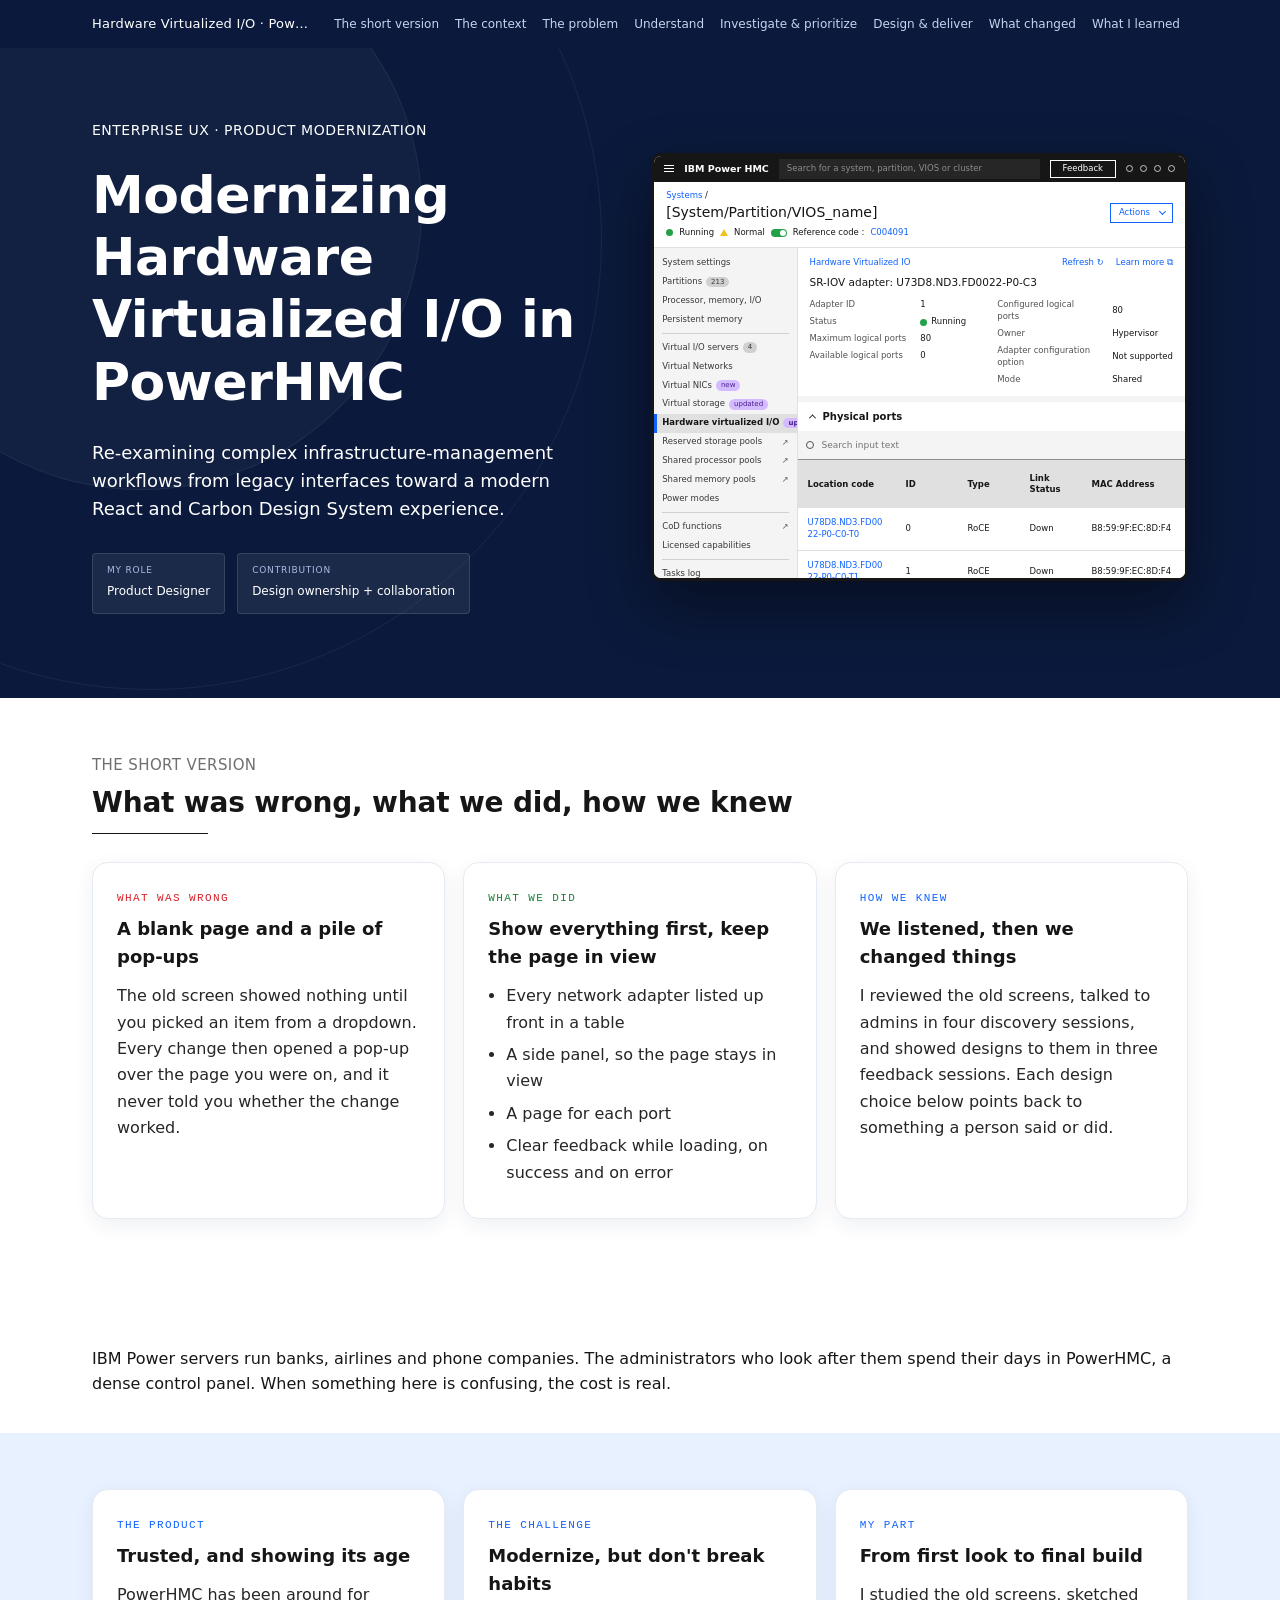
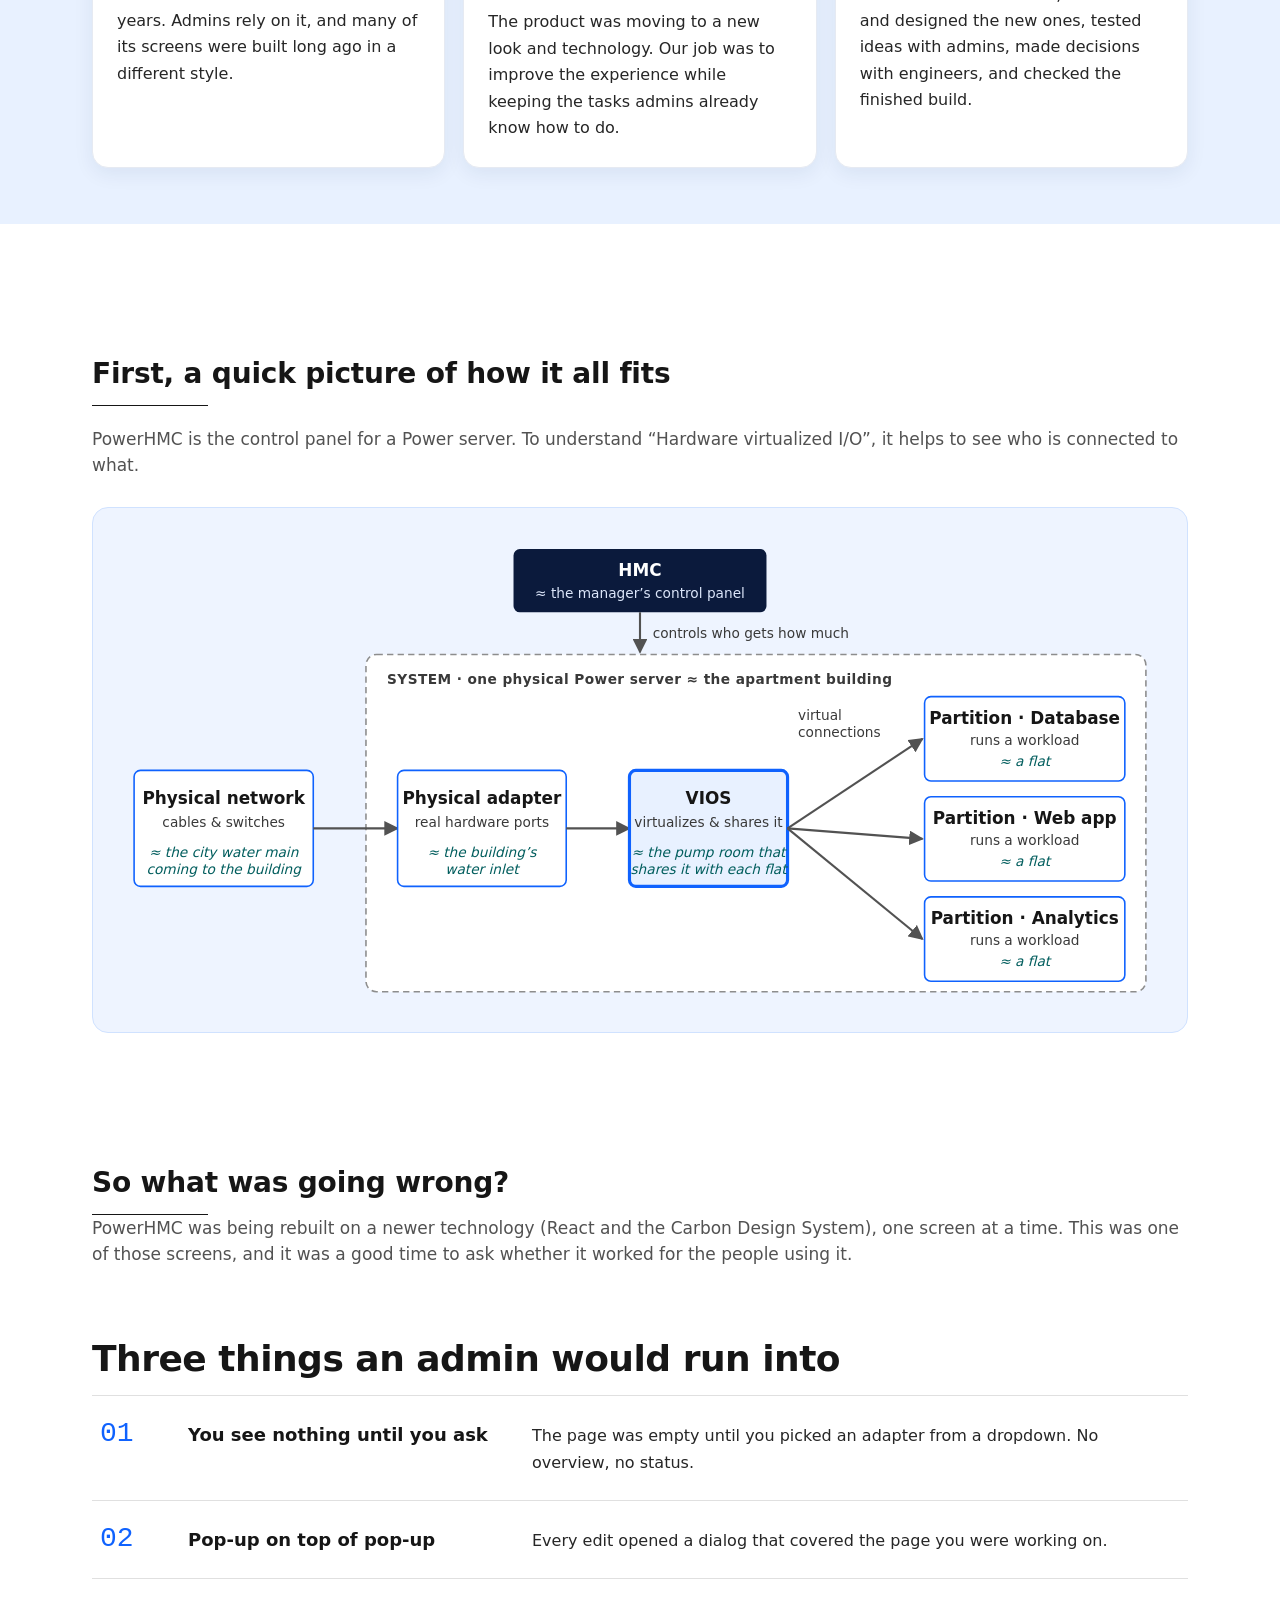
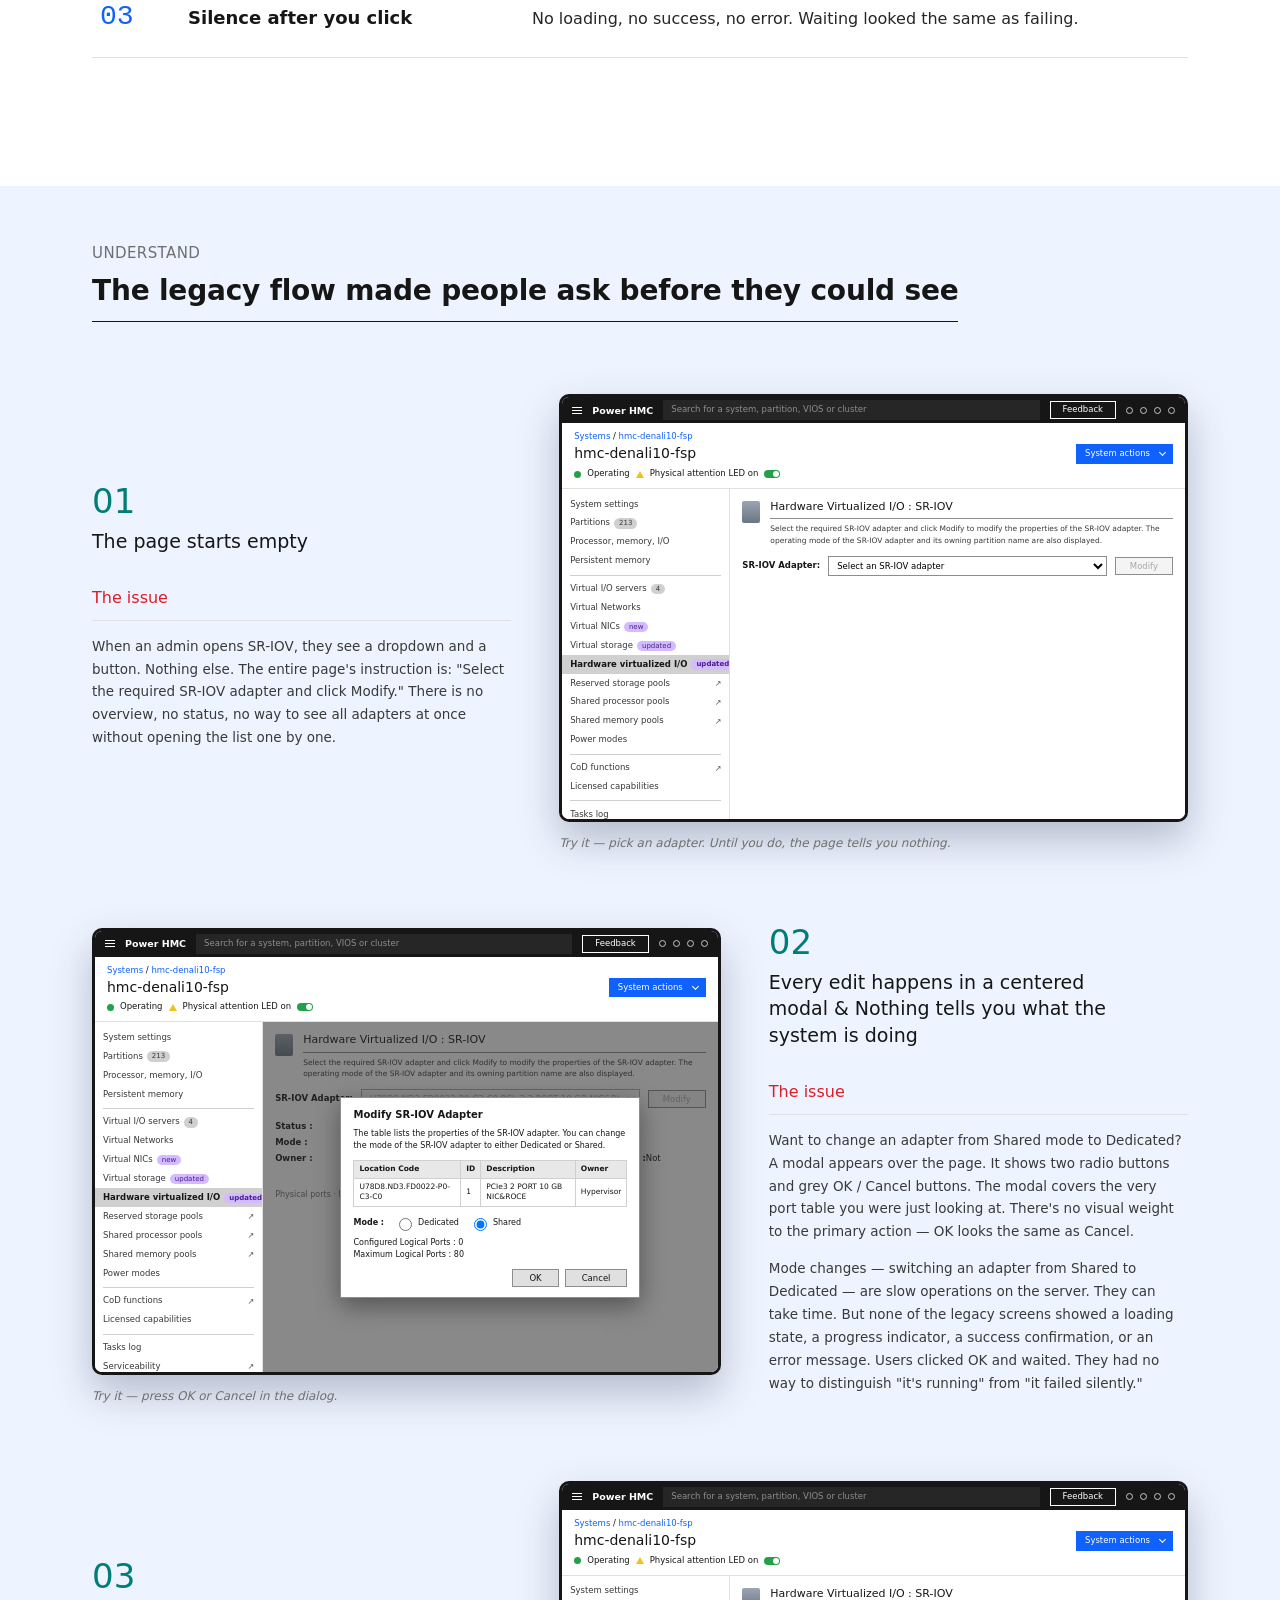
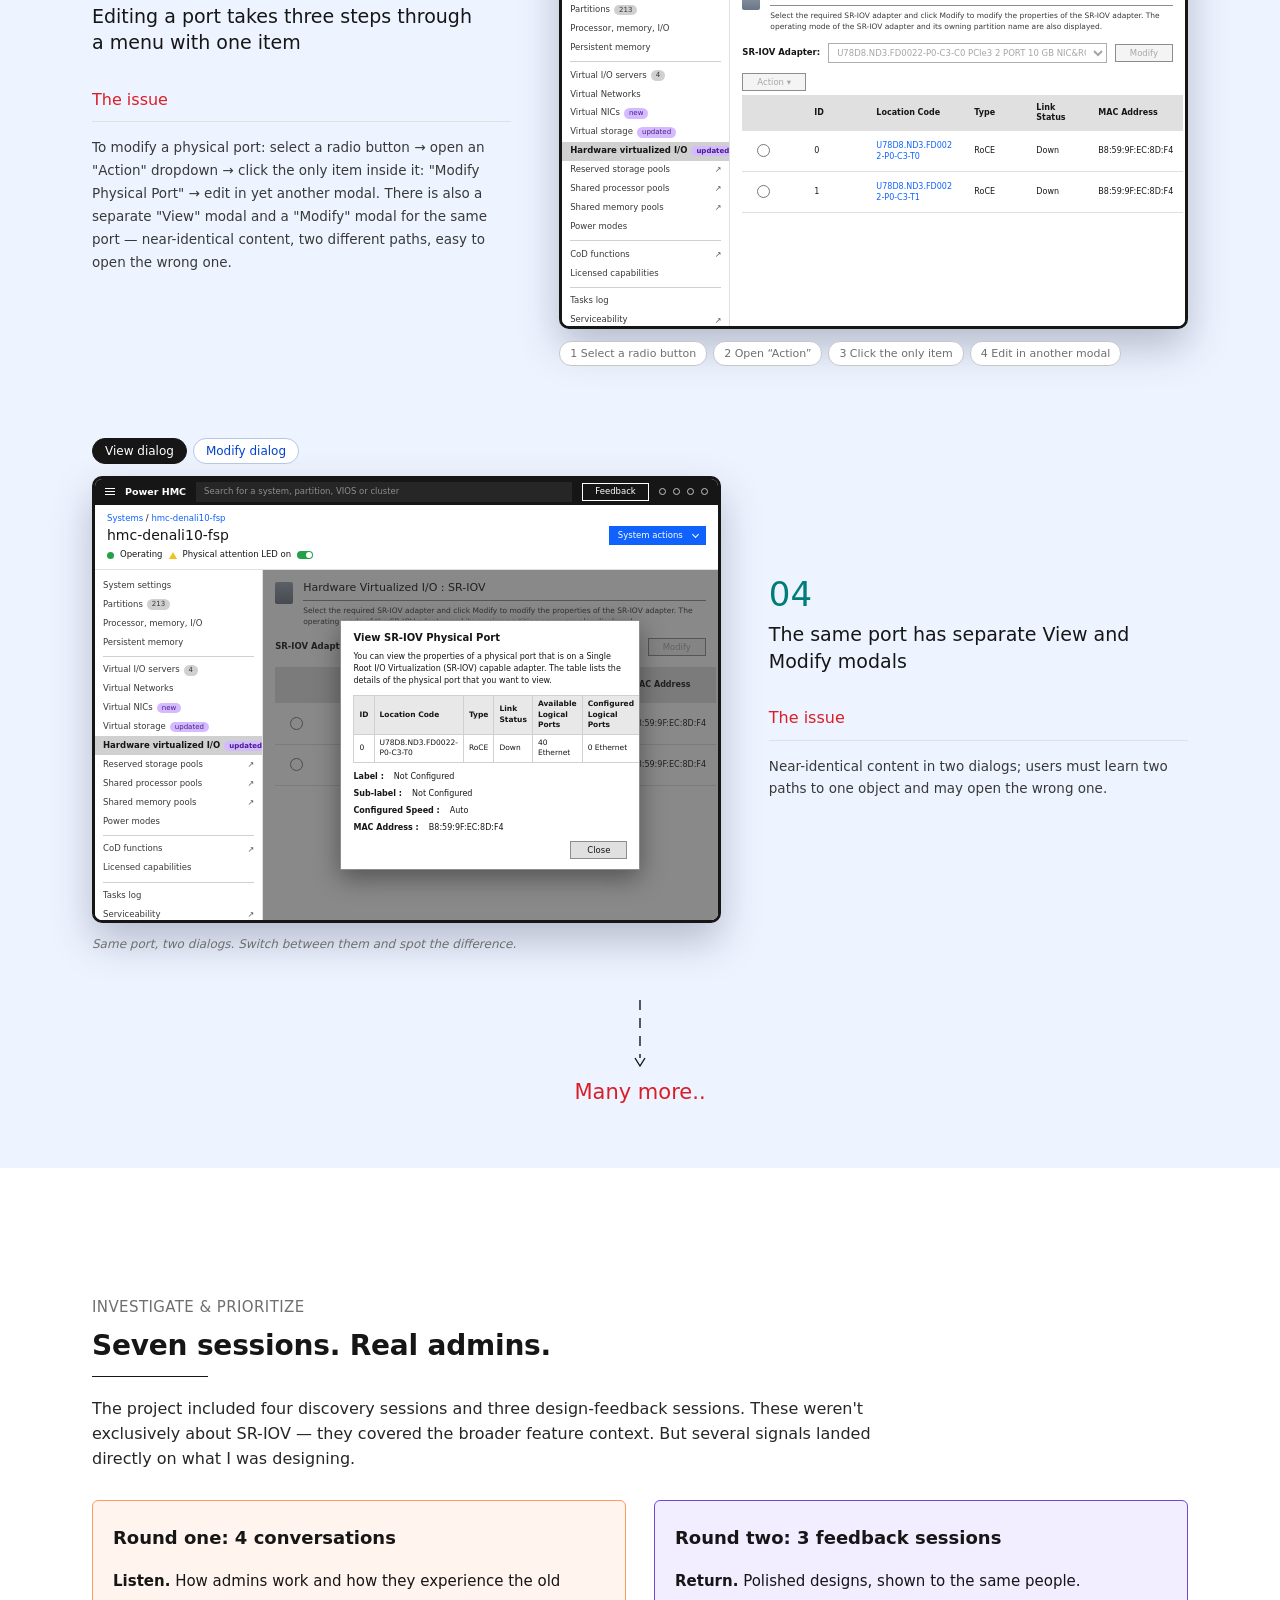
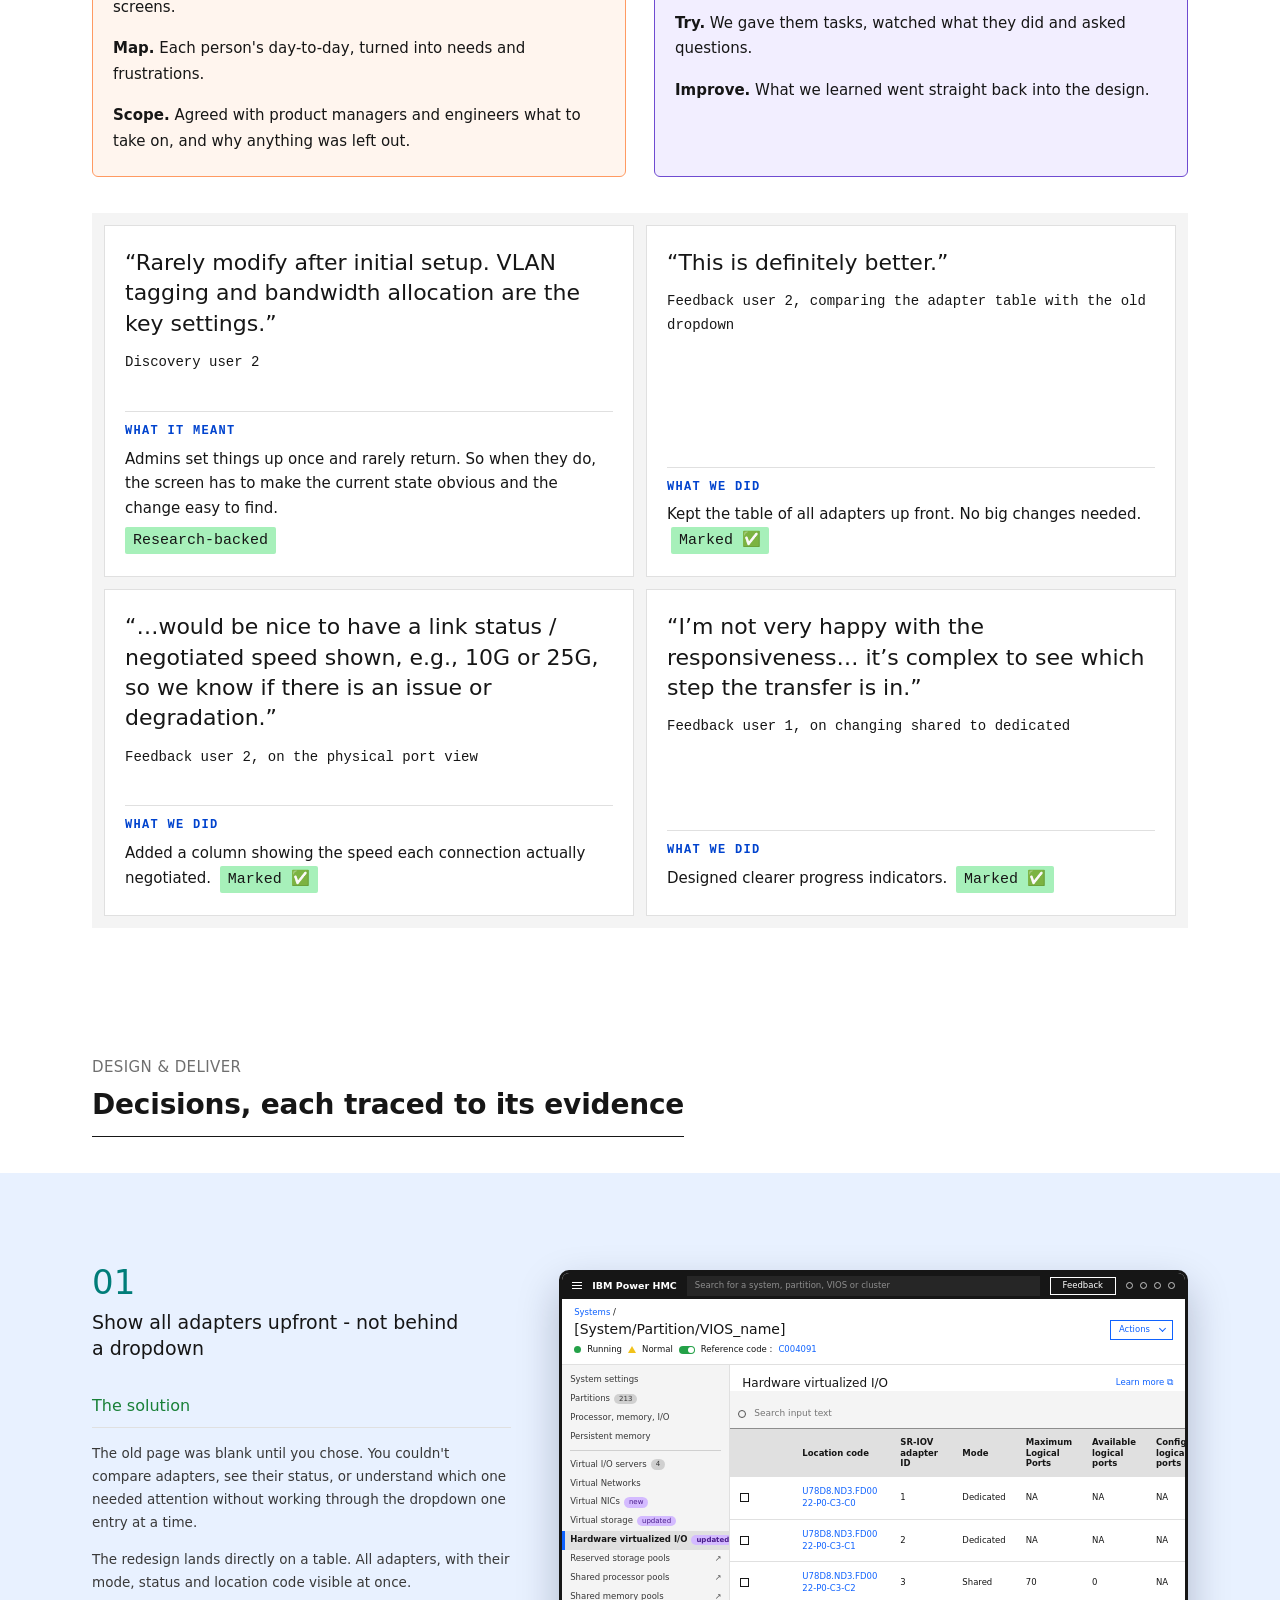
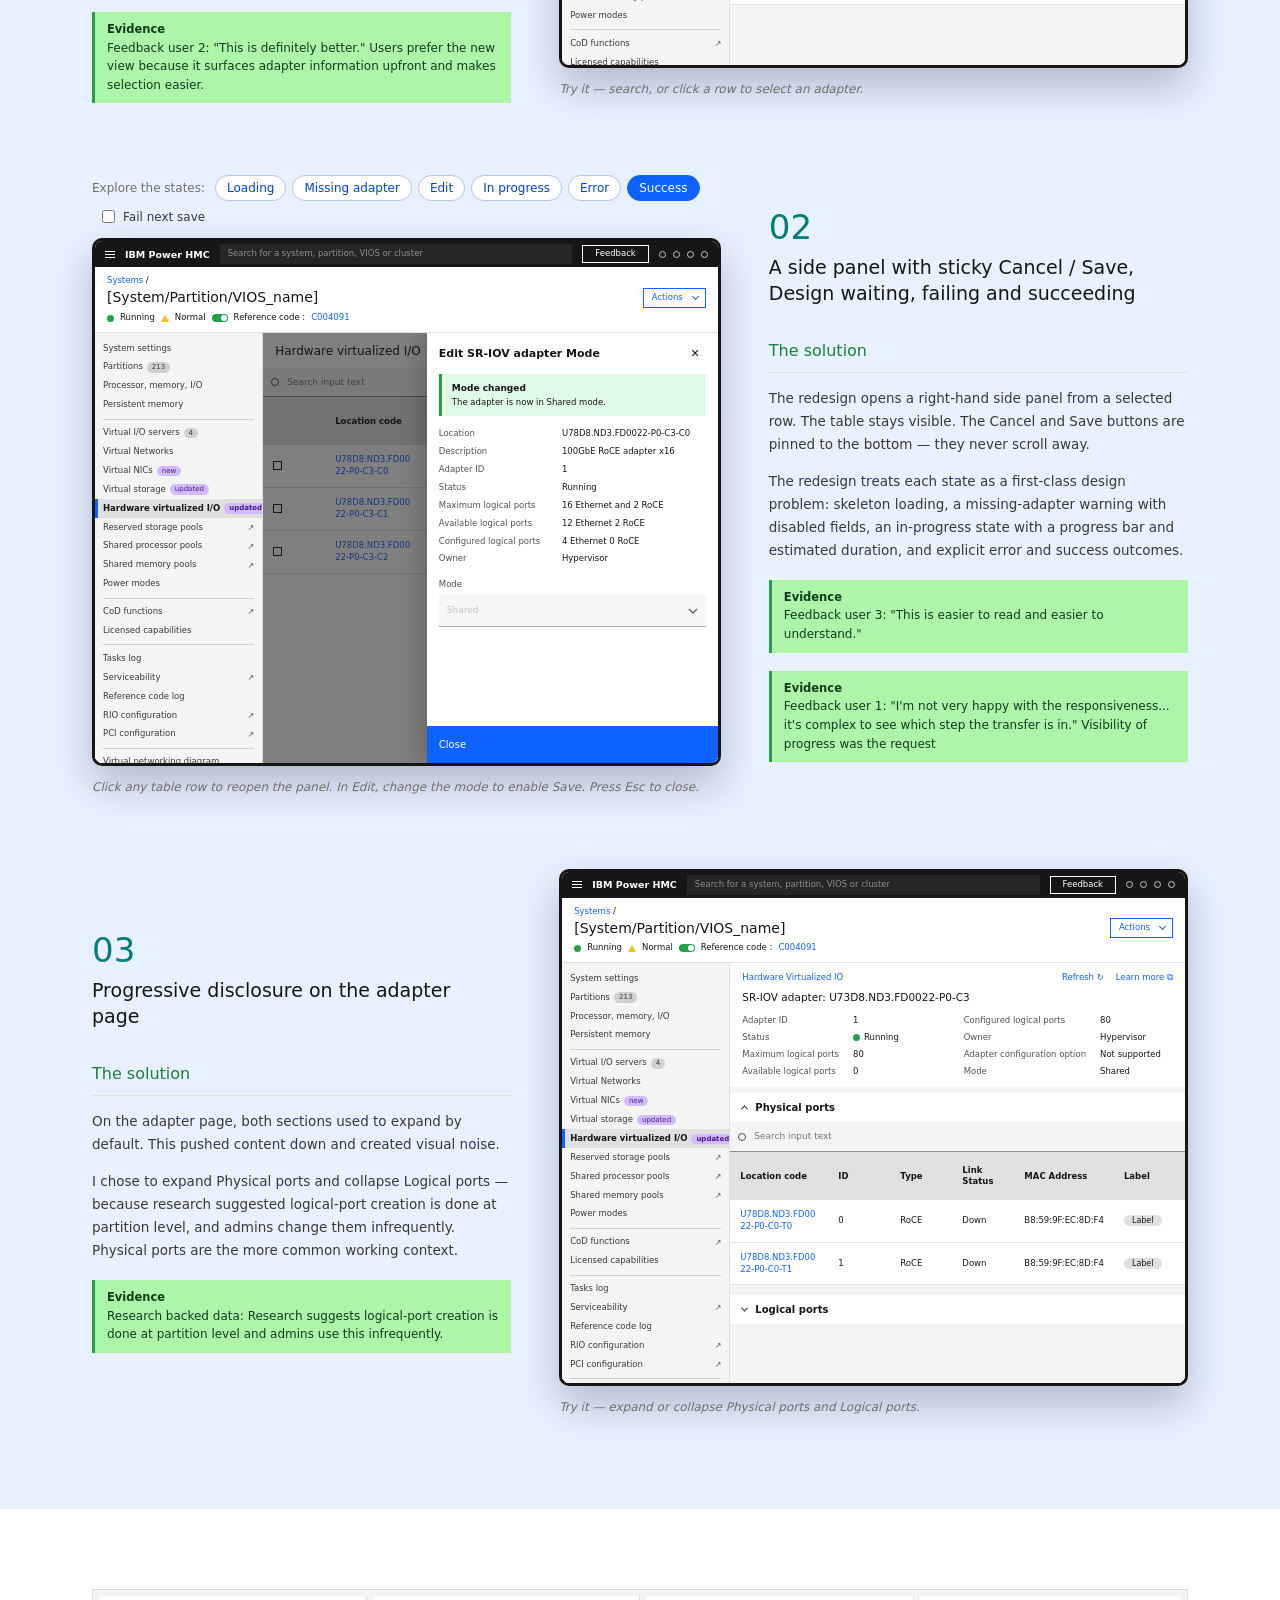
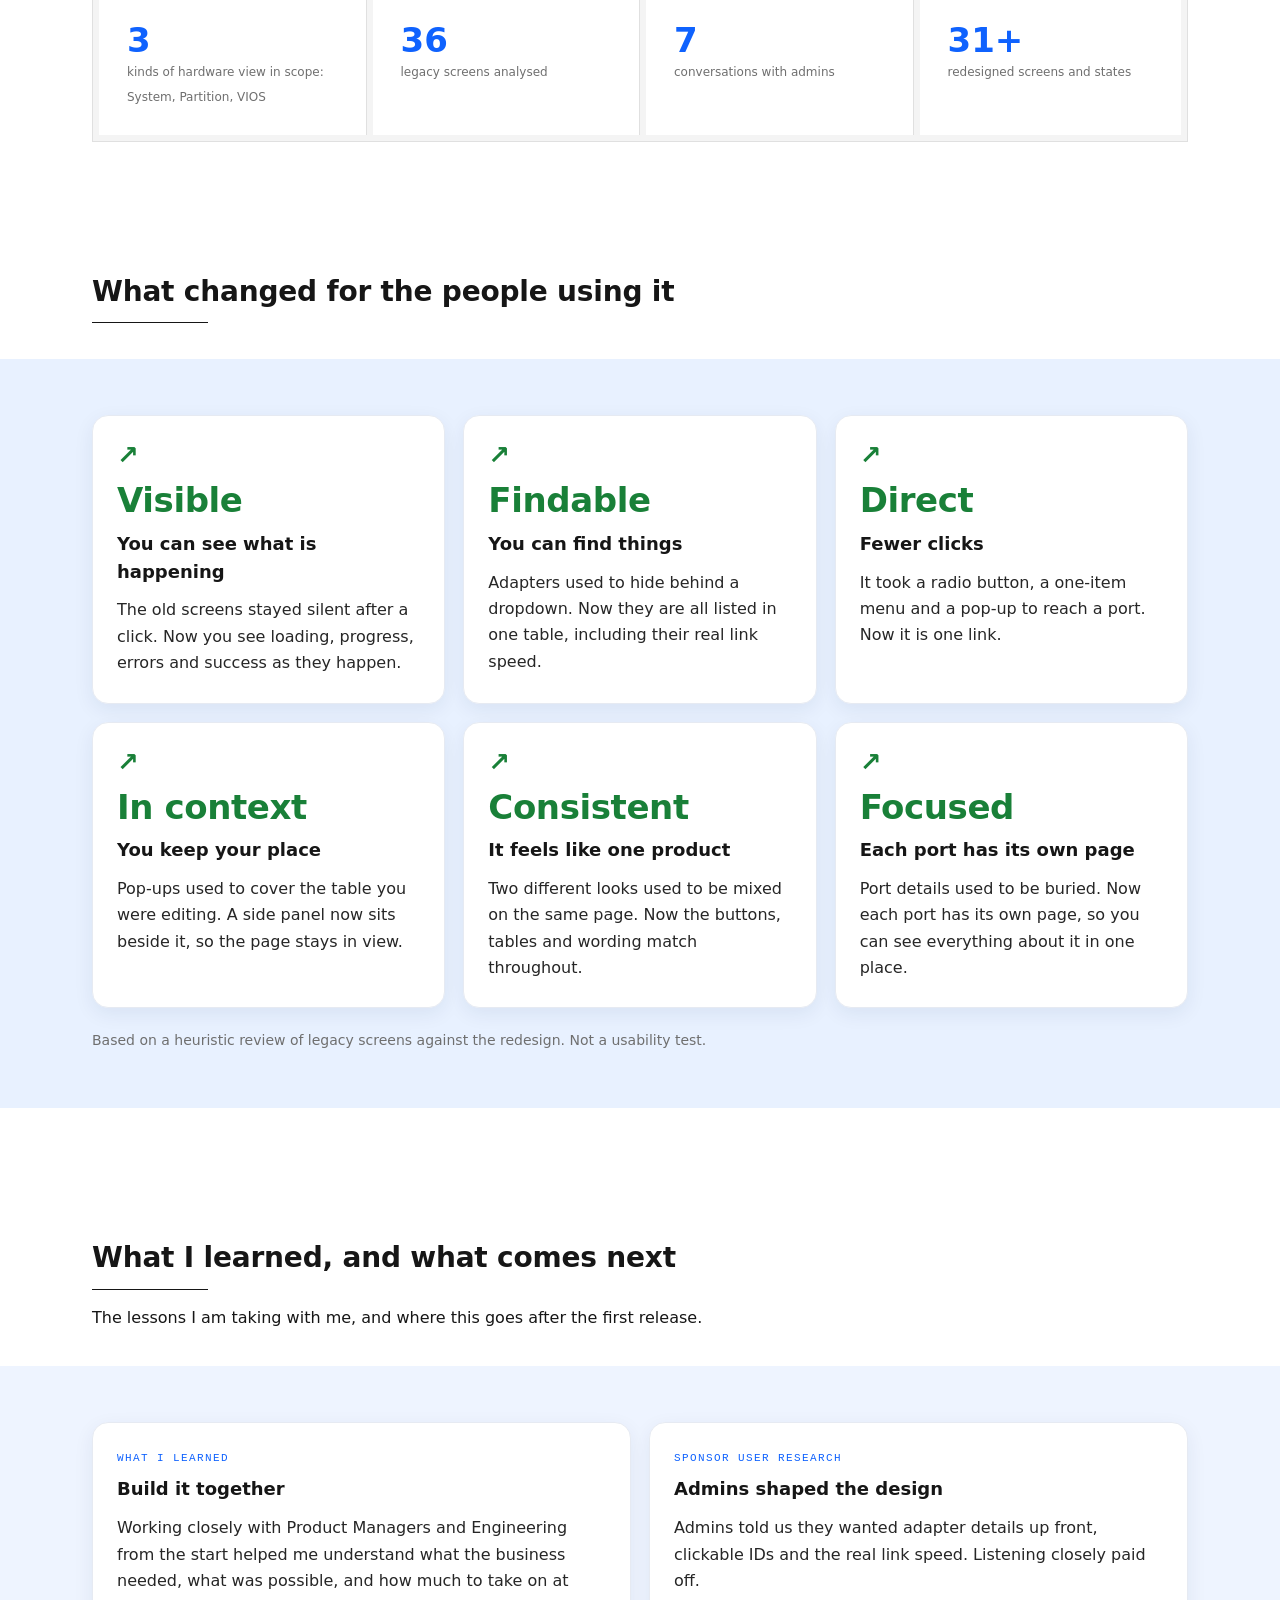
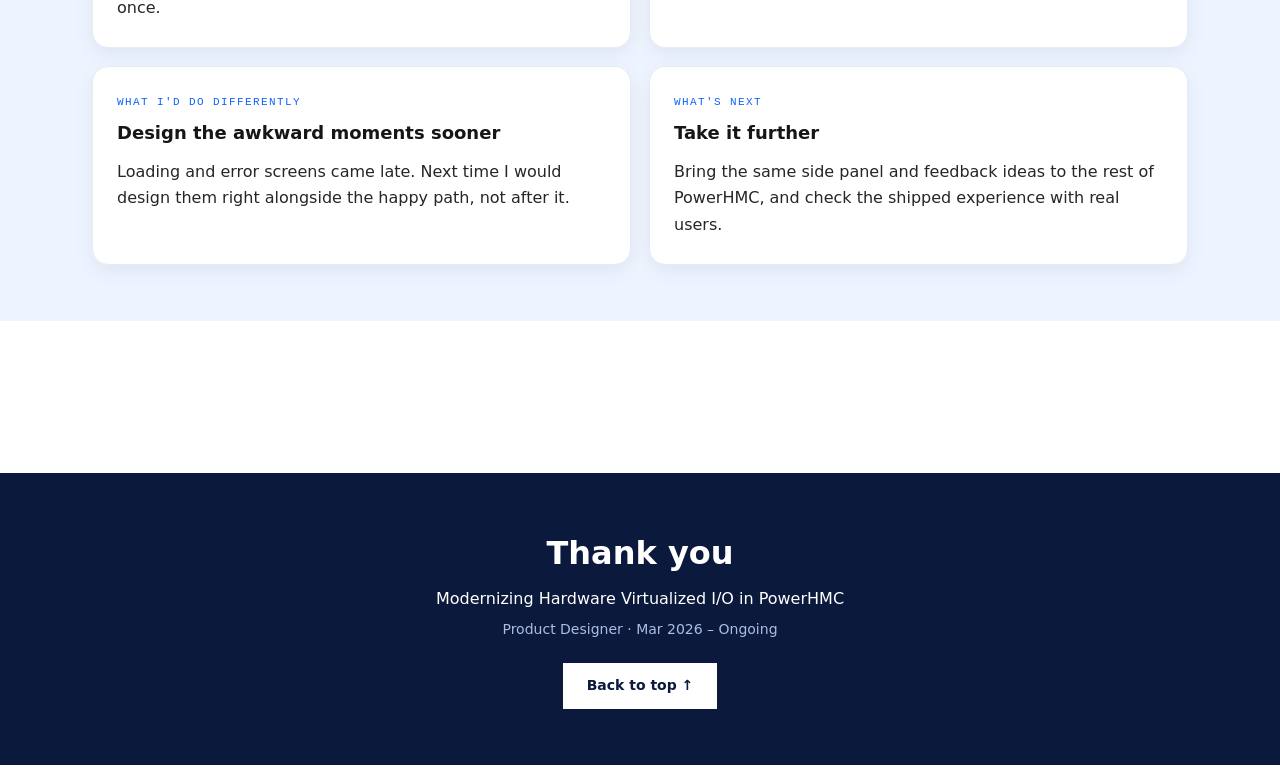
==== commit 2840ecbe: "Add new and delete old" ====
--- a/hardware/Hardware2026.html
+++ b/hardware/Hardware2026.html
@@ -28,11 +28,11 @@
 .wrap{max-width:1160px;margin:0 auto;padding:0 32px}
 
 /* ---------- top nav ---------- */
-.topnav{position:sticky;top:0;z-index:50;background:var(--navy);color:#fff;height:48px;display:flex;align-items:center}
-.topnav .wrap{display:flex;align-items:center;justify-content:space-between;width:100%}
-.topnav b{font-weight:500;font-size:13px;letter-spacing:.2px}
-.topnav nav{display:flex;gap:4px;flex-wrap:wrap}
-.topnav nav a{font-size:12px;text-decoration:none;padding:6px 10px;border-radius:4px;color:#c6d4f0;transition:.15s}
+.topnav{position:sticky;top:0;z-index:50;background:var(--navy);color:#fff;height:48px;display:flex;align-items:center;overflow:hidden}
+.topnav .wrap{display:flex;align-items:center;justify-content:space-between;width:100%;gap:16px;min-width:0}
+.topnav b{font-weight:500;font-size:13px;letter-spacing:.2px;white-space:nowrap;flex:0 1 auto;min-width:0;overflow:hidden;text-overflow:ellipsis}
+.topnav nav{display:flex;gap:0;flex-wrap:nowrap;flex-shrink:0;min-width:0}
+.topnav nav a{font-size:12px;text-decoration:none;padding:6px 8px;border-radius:4px;color:#c6d4f0;transition:.15s;white-space:nowrap}
 .topnav nav a:hover{background:rgba(255,255,255,.1);color:#fff}
 .topnav nav a.on{background:rgba(255,255,255,.16);color:#fff}
 .progress{position:absolute;left:0;bottom:0;height:3px;width:0;background:var(--blue)}
@@ -347,6 +347,9 @@
 .lg-tabs button:hover:not([aria-pressed="true"]){background:#dbe8ff}
 
 /* ---------- responsive ---------- */
+@media (max-width:1100px){
+  .topnav nav a{font-size:11.5px;padding:6px 6px}
+}
 @media (max-width:980px){
   .hero .wrap,.item,.sessions,.quotes{grid-template-columns:1fr}
   .item.flip{grid-template-columns:1fr}
@@ -356,16 +359,37 @@
   .pcard{grid-template-columns:48px minmax(0,1fr);gap:8px 16px}
   .pcard p{grid-column:2}
   .stats{grid-template-columns:1fr 1fr}
-  .topnav nav a{padding:6px 7px}
+  .topnav nav a{font-size:11px;padding:6px 5px}
   .topnav b{display:none}
 }
 @media (max-width:980px){:root{--sec-gap:88px}}
+/* ---------- hamburger ---------- */
+.nav-toggle{display:none;flex-direction:column;justify-content:space-between;width:20px;height:14px;background:none;border:none;padding:0;cursor:pointer;flex-shrink:0}
+.nav-toggle span{display:block;width:100%;height:2px;background:#c6d4f0;border-radius:1px;transition:transform .22s,opacity .22s,background .15s}
+.nav-toggle:hover span{background:#fff}
+.nav-toggle[aria-expanded="true"] span:nth-child(1){transform:translateY(6px) rotate(45deg)}
+.nav-toggle[aria-expanded="true"] span:nth-child(2){opacity:0}
+.nav-toggle[aria-expanded="true"] span:nth-child(3){transform:translateY(-6px) rotate(-45deg)}
+
+.mobile-nav-scrim{display:none;position:fixed;inset:0;background:rgba(0,0,0,.55);z-index:48;opacity:0;transition:opacity .25s}
+.mobile-nav-scrim.open{opacity:1}
+.mobile-nav{position:fixed;top:48px;right:0;bottom:0;width:min(280px,80vw);background:var(--navy2);z-index:49;display:flex;flex-direction:column;padding:12px 0;transform:translateX(100%);transition:transform .28s cubic-bezier(.2,0,.38,.9);overflow-y:auto}
+.mobile-nav a{color:#c6d4f0;text-decoration:none;font-size:15px;padding:14px 24px;border-bottom:1px solid rgba(255,255,255,.06);transition:background .15s,color .15s}
+.mobile-nav a:hover,.mobile-nav a.on{background:rgba(255,255,255,.08);color:#fff}
+.mobile-nav.open{transform:none}
+
+@media (max-width:768px){
+  .nav-toggle{display:flex}
+  .topnav nav{display:none}
+  .topnav b{display:block;overflow:hidden;text-overflow:ellipsis}
+  .mobile-nav-scrim{display:block}
+}
+
 @media (max-width:620px){
   :root{--sec-gap:64px}
   .wrap{padding:0 18px}
   .stats{grid-template-columns:1fr}
   .hmc-side{display:none}
-  .topnav nav{display:none}
   .stat{border-right:0}
 }
 </style>
@@ -397,9 +421,25 @@
       <a href="#impact" class="">What changed</a>
       <a href="#reflection" class="">What I learned</a>
     </nav>
+    <button class="nav-toggle" id="navToggle" aria-label="Open navigation" aria-expanded="false" aria-controls="mobileNav">
+      <span></span><span></span><span></span>
+    </button>
   </div>
   <div class="progress" id="progress" style="width: 17.3918%;"></div>
 </header>
+
+<!-- mobile nav drawer -->
+<div class="mobile-nav-scrim" id="navScrim"></div>
+<nav class="mobile-nav" id="mobileNav" aria-label="Sections mobile">
+  <a href="#summary">The short version</a>
+  <a href="#context">The context</a>
+  <a href="#problem">The problem</a>
+  <a href="#understand">Understand</a>
+  <a href="#investigate">Investigate &amp; prioritize</a>
+  <a href="#design">Design &amp; deliver</a>
+  <a href="#impact">What changed</a>
+  <a href="#reflection">What I learned</a>
+</nav>
 
 <main>
 <!-- ============ HERO ============ -->
@@ -1125,5 +1165,39 @@
 })();
 </script>
 
+<script>
+(function(){
+  var btn=document.getElementById('navToggle');
+  var nav=document.getElementById('mobileNav');
+  var scrim=document.getElementById('navScrim');
+  if(!btn||!nav||!scrim)return;
+
+  function openNav(){
+    btn.setAttribute('aria-expanded','true');
+    btn.setAttribute('aria-label','Close navigation');
+    nav.classList.add('open');
+    scrim.classList.add('open');
+    document.body.style.overflow='hidden';
+  }
+  function closeNav(){
+    btn.setAttribute('aria-expanded','false');
+    btn.setAttribute('aria-label','Open navigation');
+    nav.classList.remove('open');
+    scrim.classList.remove('open');
+    document.body.style.overflow='';
+  }
+
+  btn.addEventListener('click',function(){
+    btn.getAttribute('aria-expanded')==='true' ? closeNav() : openNav();
+  });
+  scrim.addEventListener('click',closeNav);
+  nav.querySelectorAll('a').forEach(function(a){
+    a.addEventListener('click',closeNav);
+  });
+  document.addEventListener('keydown',function(e){
+    if(e.key==='Escape') closeNav();
+  });
+})();
+</script>
 
 </body></html>
